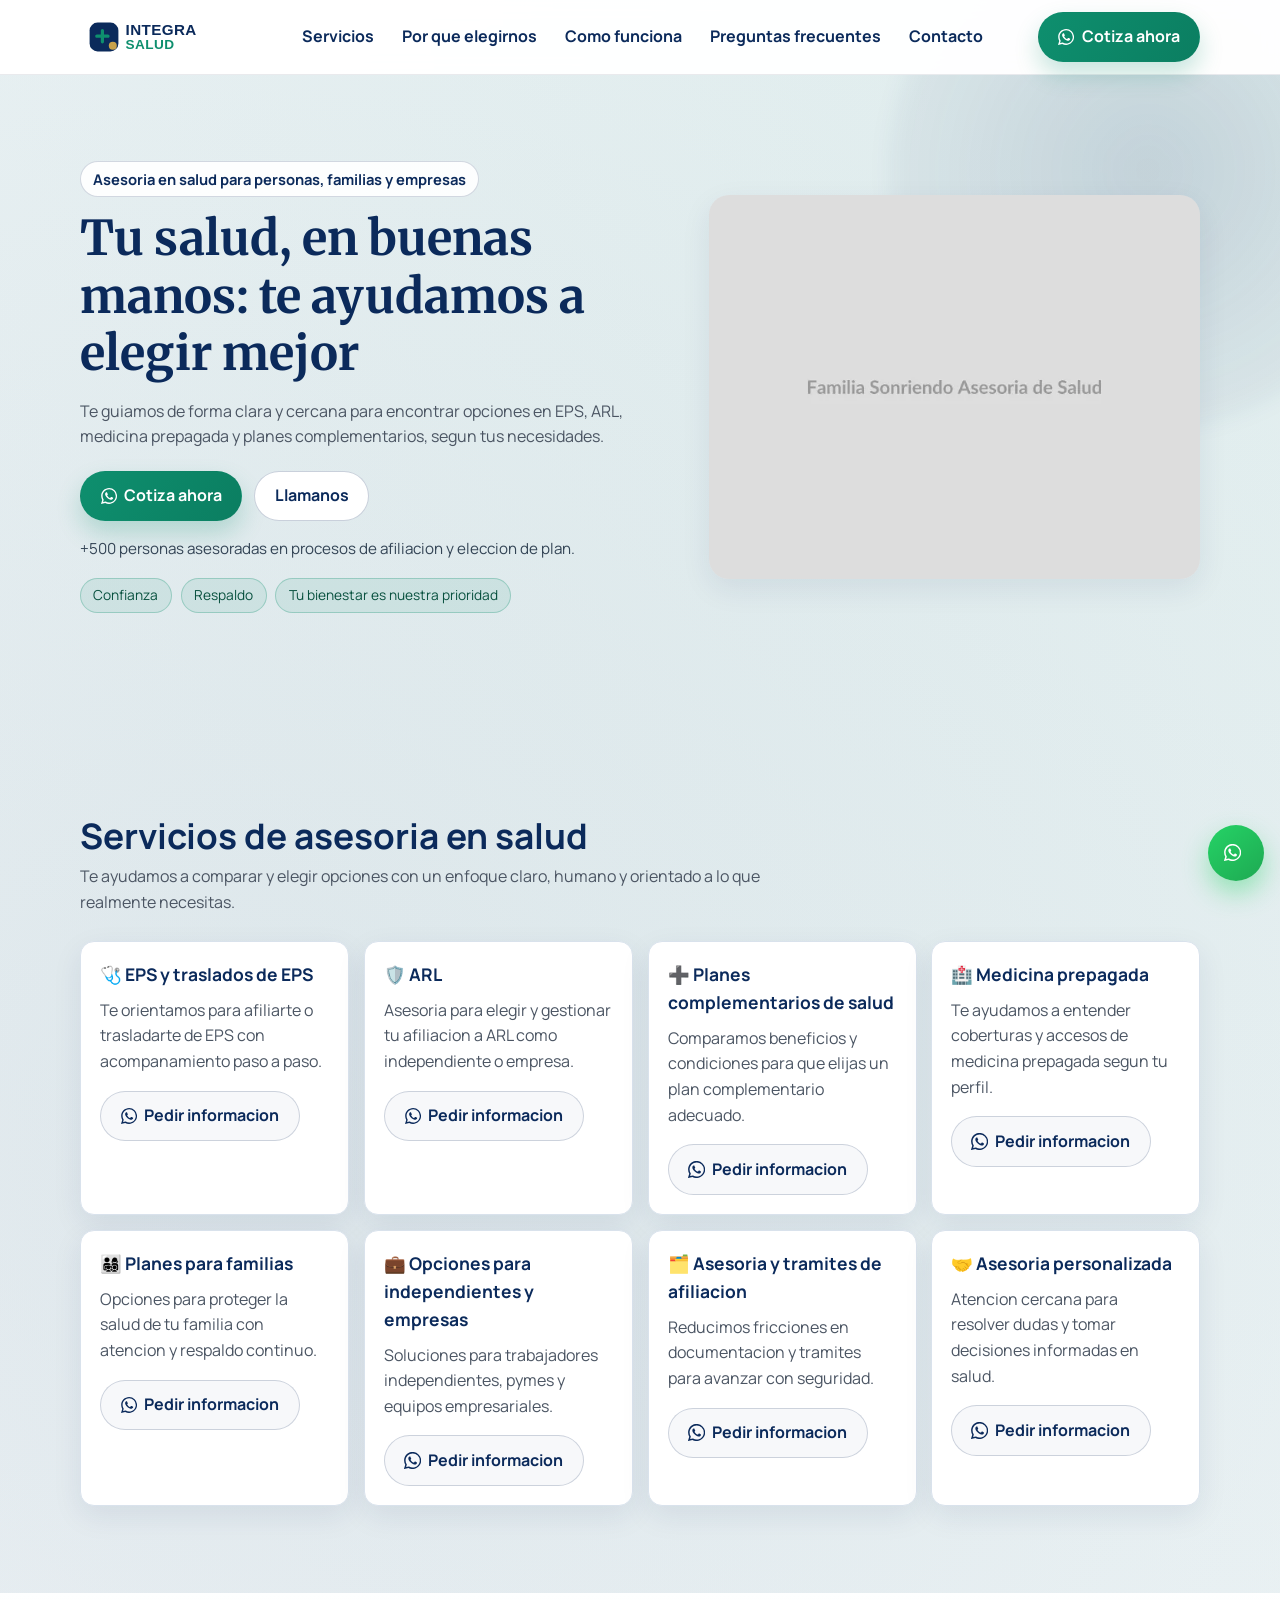
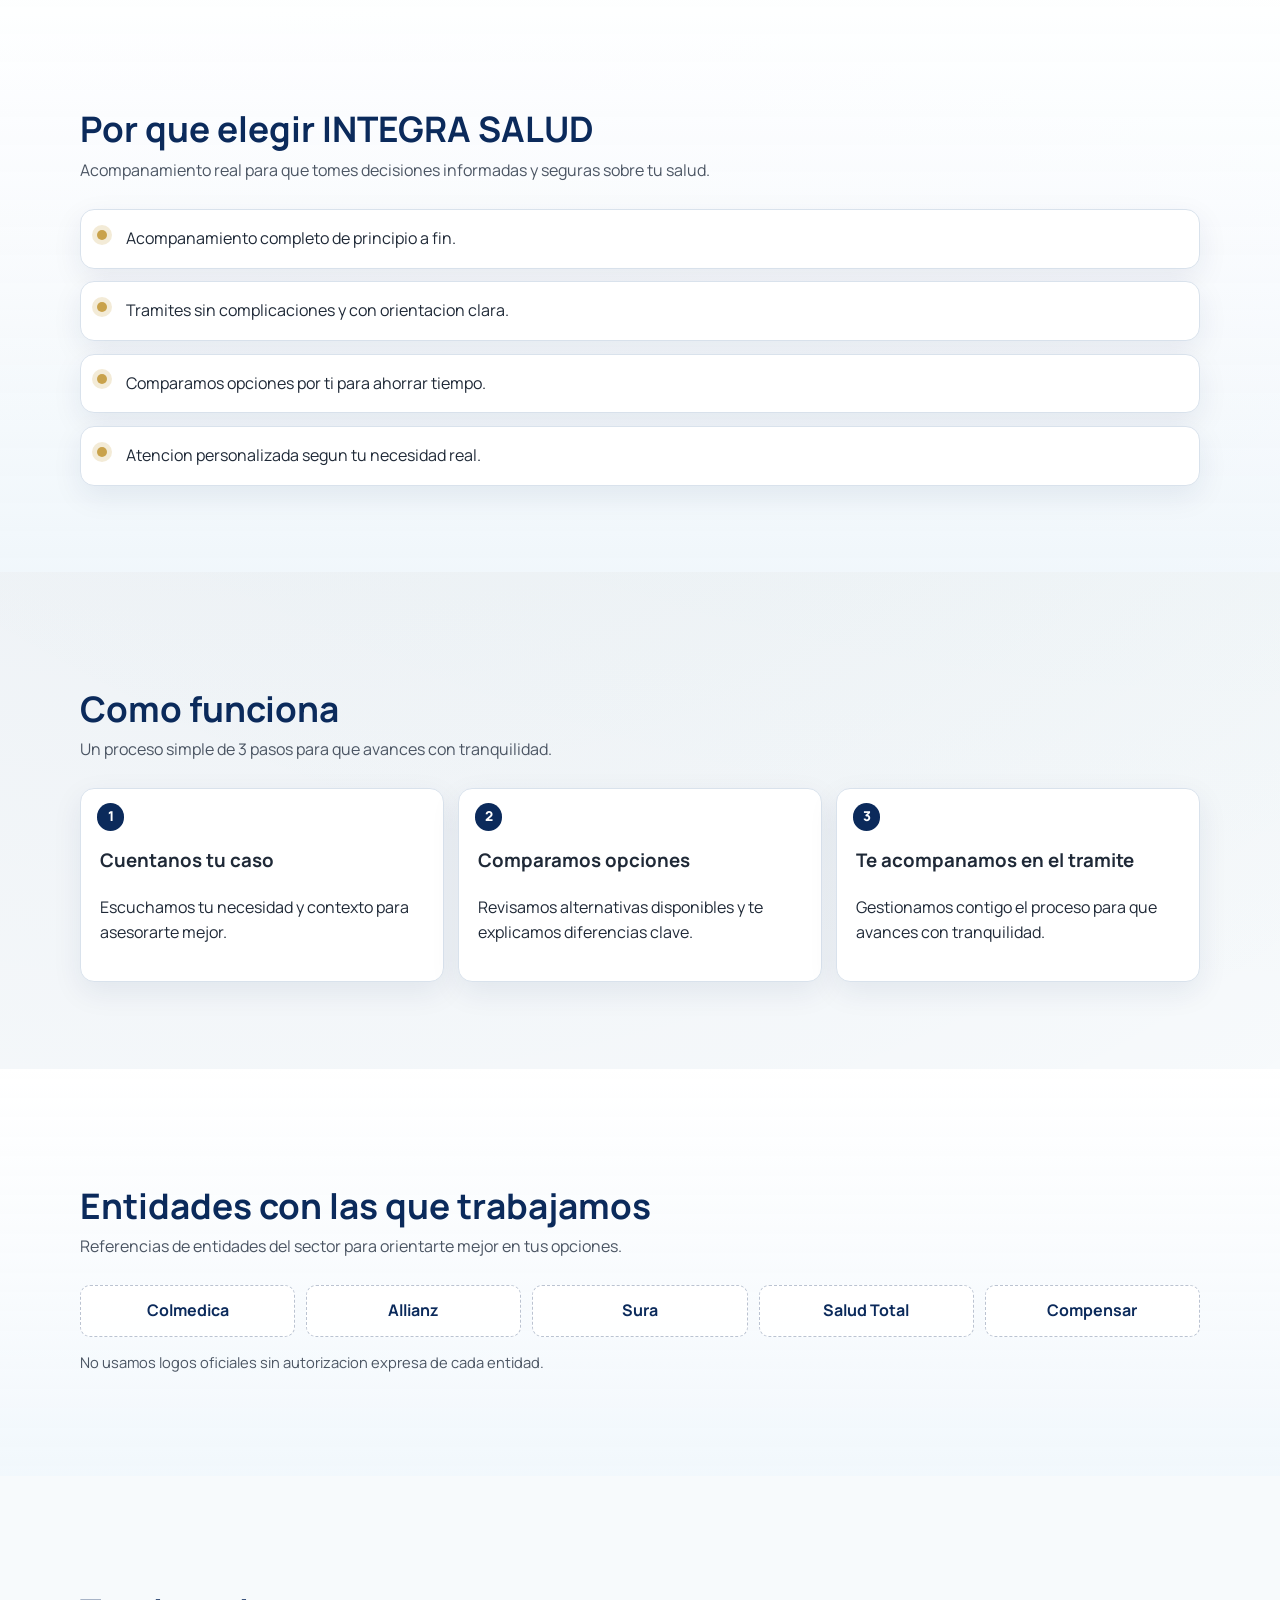
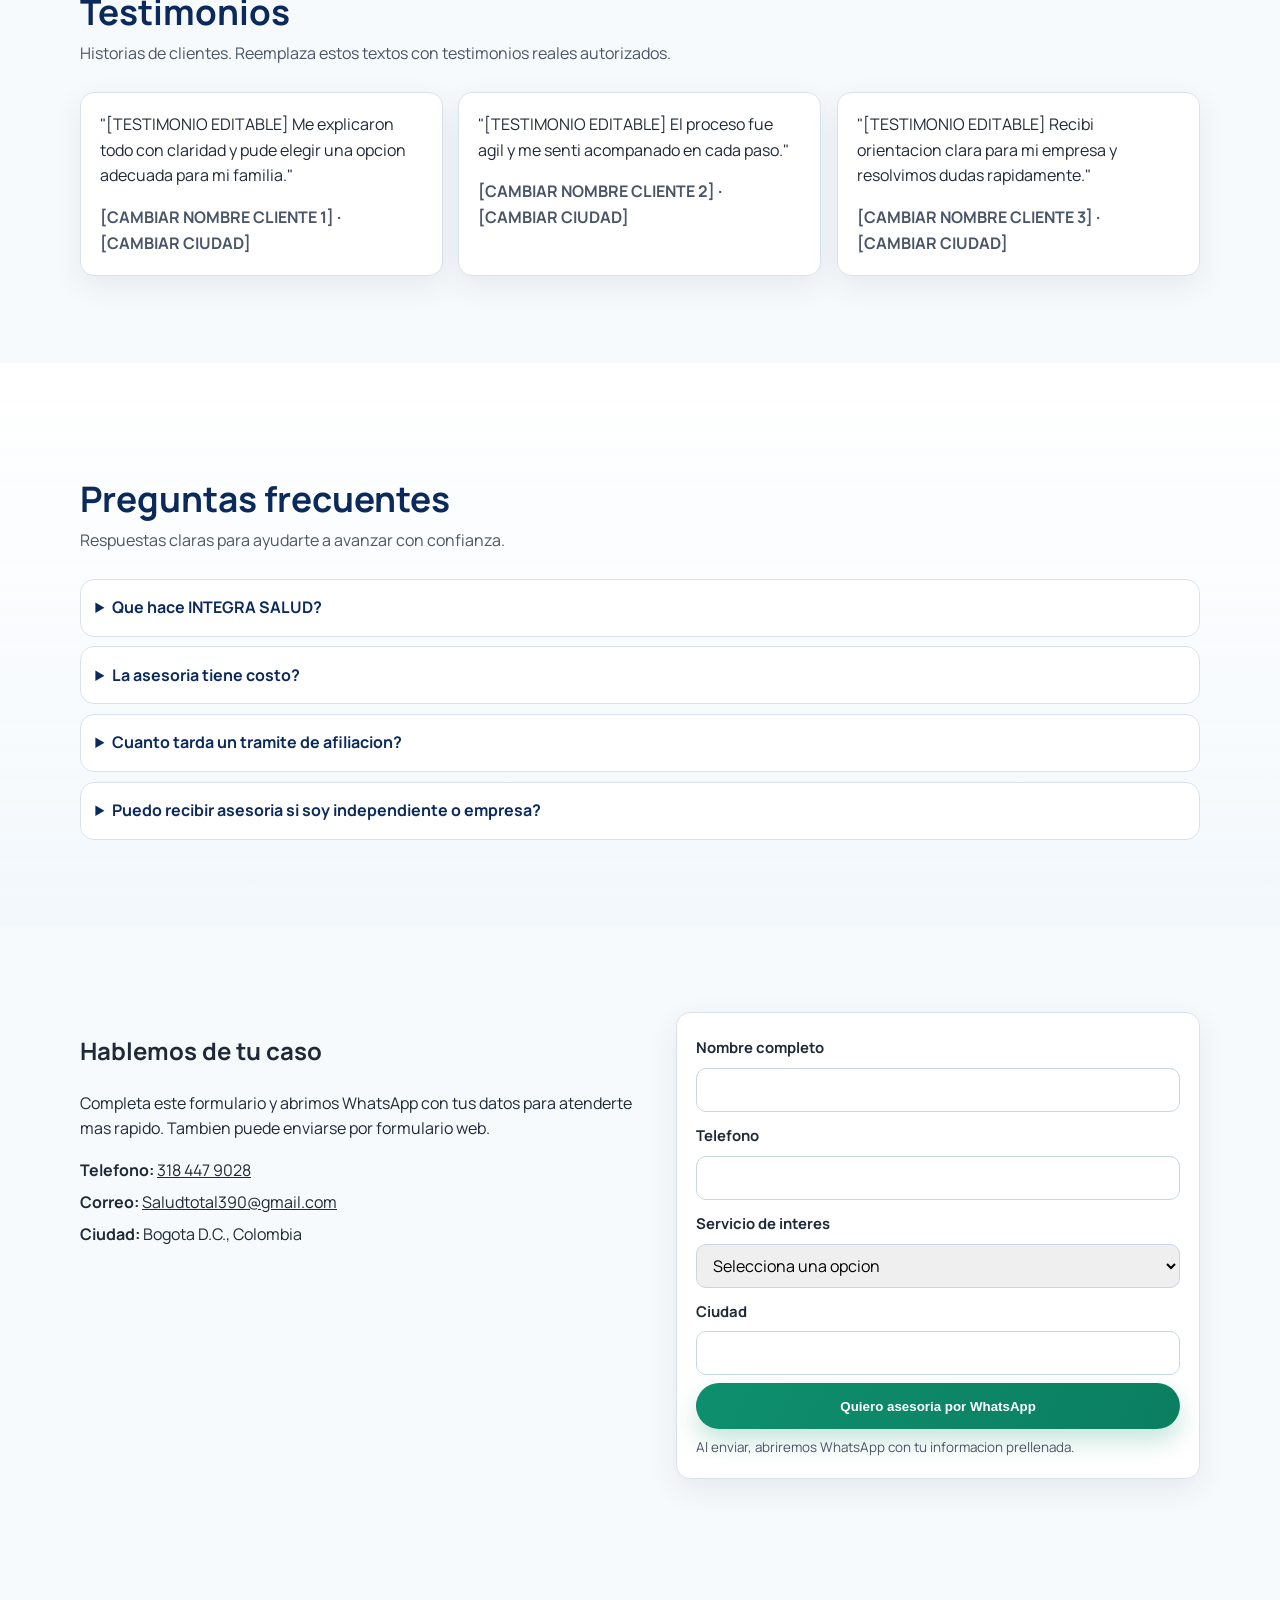
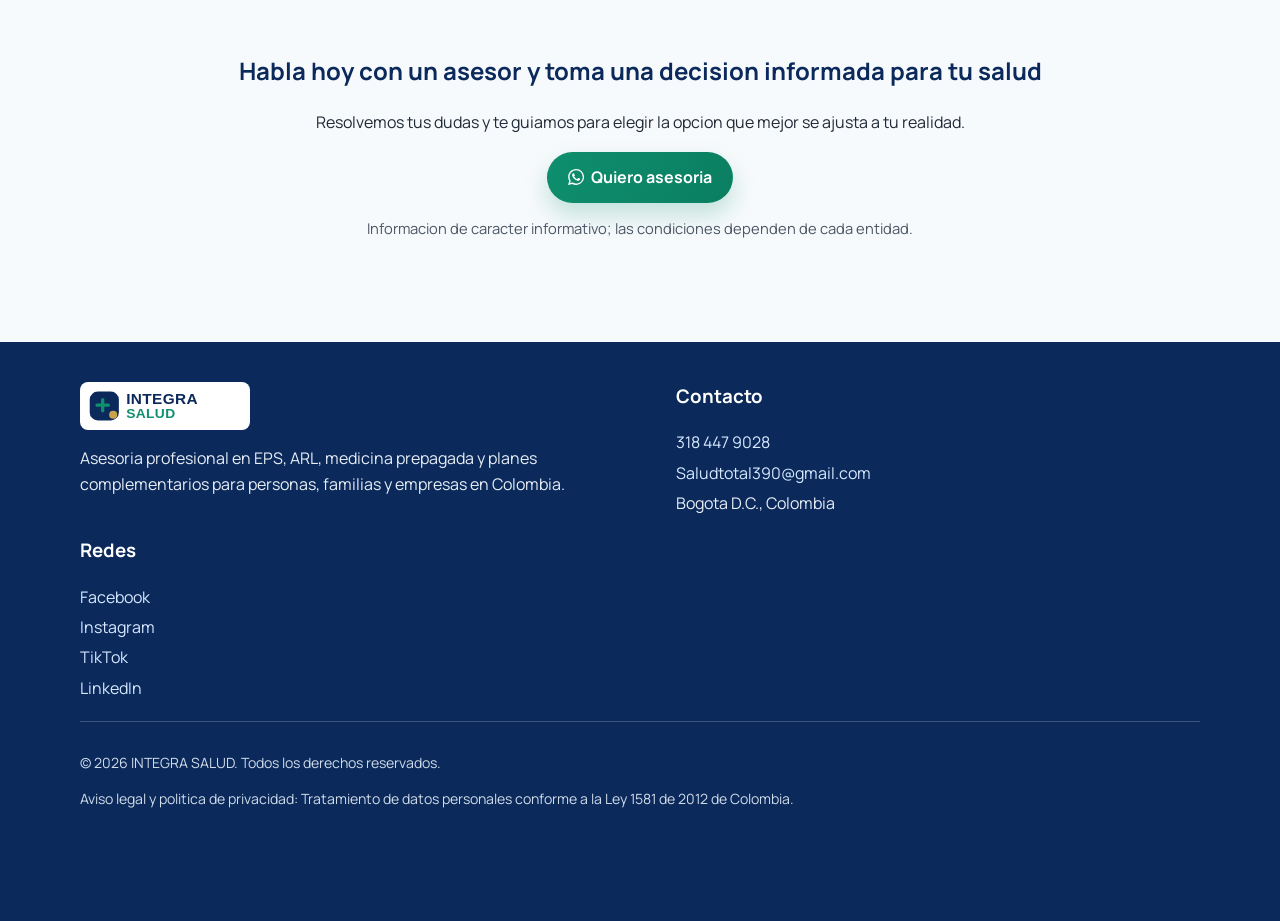
==== index.html @ 8cc05332 "chore: ajustes iniciales de la pagina" ====
<!doctype html>
<html lang="es-CO">
  <head>
    <meta charset="UTF-8" />
    <meta http-equiv="X-UA-Compatible" content="IE=edge" />
    <meta name="viewport" content="width=device-width, initial-scale=1.0" />
    <title>INTEGRA SALUD | Asesoria EPS, ARL, Medicina Prepagada y Planes Complementarios en Bogota D.C.</title>
    <meta
      name="description"
      content="Asesoria en EPS, ARL, medicina prepagada y planes complementarios en Bogota D.C., Colombia. INTEGRA SALUD te acompana con atencion personalizada para personas, familias y empresas."
    />
    <meta name="robots" content="index, follow, max-image-preview:large" />
    <link rel="canonical" href="https://www.integrasalud.co/" />
    <link rel="alternate" hreflang="es-CO" href="https://www.integrasalud.co/" />
    <meta name="theme-color" content="#0B2A5B" />

    <meta property="og:type" content="website" />
    <meta property="og:locale" content="es_CO" />
    <meta property="og:site_name" content="INTEGRA SALUD" />
    <meta property="og:title" content="INTEGRA SALUD | Soluciones integrales para tu bienestar" />
    <meta
      property="og:description"
      content="Te asesoramos en EPS, ARL, medicina prepagada y planes complementarios en Bogota D.C.."
    />
    <meta property="og:url" content="https://www.integrasalud.co/" />
    <meta property="og:image" content="/assets/og-image.jpg" />
    <meta property="og:image:width" content="1200" />
    <meta property="og:image:height" content="630" />

    <meta name="twitter:card" content="summary_large_image" />
    <meta name="twitter:title" content="INTEGRA SALUD | Tu salud, en buenas manos" />
    <meta
      name="twitter:description"
      content="Asesoria profesional en salud para personas, familias y empresas en Colombia."
    />
    <meta name="twitter:image" content="/assets/og-image.jpg" />

    <link rel="icon" href="/assets/favicon.ico" sizes="any" />
    <link rel="icon" type="image/svg+xml" href="/assets/favicon.svg" />
    <link rel="icon" type="image/png" sizes="32x32" href="/assets/favicon-32.png" />
    <link rel="icon" type="image/png" sizes="16x16" href="/assets/favicon-16.png" />
    <link rel="apple-touch-icon" sizes="180x180" href="/assets/apple-touch-icon.png" />
    <link rel="manifest" href="/site.webmanifest" />

    <link rel="preconnect" href="https://fonts.googleapis.com" />
    <link rel="preconnect" href="https://fonts.gstatic.com" crossorigin />
    <link
      rel="preload"
      as="style"
      href="https://fonts.googleapis.com/css2?family=Manrope:wght@400;500;700;800&family=Merriweather:wght@700&display=swap"
    />
    <link
      rel="stylesheet"
      href="https://fonts.googleapis.com/css2?family=Manrope:wght@400;500;700;800&family=Merriweather:wght@700&display=swap"
      media="print"
      onload="this.media='all'"
    />
    <noscript>
      <link
        rel="stylesheet"
        href="https://fonts.googleapis.com/css2?family=Manrope:wght@400;500;700;800&family=Merriweather:wght@700&display=swap"
      />
    </noscript>

    <style>
      :root {
        --brand-navy: #0b2a5b;
        --brand-emerald: #0e8f6e;
        --brand-graphite: #4a5568;
        --brand-white: #ffffff;
        --brand-gold: #c9a24b;
      }
      html {
        scroll-behavior: smooth;
      }
      body {
        margin: 0;
        font-family: "Manrope", sans-serif;
        background: #f7fafc;
        color: #1f2937;
      }
      .topbar {
        position: sticky;
        top: 0;
        z-index: 1000;
        background: rgba(255, 255, 255, 0.97);
        backdrop-filter: blur(8px);
      }
      .container {
        width: min(1120px, 92vw);
        margin: 0 auto;
      }
      .hero {
        padding-top: 6.5rem;
      }
      .btn {
        display: inline-flex;
        align-items: center;
        justify-content: center;
        border-radius: 999px;
        font-weight: 700;
        text-decoration: none;
      }
    </style>
    <link rel="stylesheet" href="/css/styles.css" />

    <script type="application/ld+json" id="schema-org">
      {
        "@context": "https://schema.org",
        "@graph": [
          {
            "@type": "Organization",
            "name": "INTEGRA SALUD",
            "url": "https://www.integrasalud.co/",
            "logo": "https://www.integrasalud.co/assets/logo.svg",
            "email": "mailto:Saludtotal390@gmail.com",
            "telephone": "+57 3184479028"
          },
          {
            "@type": "InsuranceAgency",
            "name": "INTEGRA SALUD",
            "description": "Asesoria en EPS, ARL, medicina prepagada y planes complementarios en Bogota D.C., Colombia.",
            "areaServed": "Colombia",
            "address": {
              "@type": "PostalAddress",
              "addressLocality": "Bogota D.C.",
              "addressCountry": "CO"
            },
            "telephone": "+57 3184479028",
            "email": "Saludtotal390@gmail.com"
          },
          {
            "@type": "Service",
            "name": "Asesoria en seguros de salud",
            "provider": {
              "@type": "Organization",
              "name": "INTEGRA SALUD"
            },
            "areaServed": "Colombia",
            "serviceType": [
              "EPS y traslados de EPS",
              "ARL",
              "Planes complementarios de salud",
              "Medicina prepagada",
              "Planes para familias",
              "Opciones para independientes y empresas",
              "Asesoria y tramites de afiliacion",
              "Asesoria personalizada"
            ]
          },
          {
            "@type": "BreadcrumbList",
            "itemListElement": [
              {
                "@type": "ListItem",
                "position": 1,
                "name": "Inicio",
                "item": "https://www.integrasalud.co/"
              }
            ]
          }
        ]
      }
    </script>

    <script type="application/ld+json" id="schema-faq">
      {
        "@context": "https://schema.org",
        "@type": "FAQPage",
        "mainEntity": [
          {
            "@type": "Question",
            "name": "Que hace INTEGRA SALUD?",
            "acceptedAnswer": {
              "@type": "Answer",
              "text": "Brindamos asesoria para elegir y gestionar opciones de salud como EPS, ARL, medicina prepagada y planes complementarios, segun tu perfil."
            }
          },
          {
            "@type": "Question",
            "name": "La asesoria tiene costo?",
            "acceptedAnswer": {
              "@type": "Answer",
              "text": "Dependiendo del caso y la entidad, la asesoria puede variar. Escribenos y te explicamos con transparencia."
            }
          },
          {
            "@type": "Question",
            "name": "Cuanto tarda un tramite de afiliacion?",
            "acceptedAnswer": {
              "@type": "Answer",
              "text": "El tiempo depende de la entidad y de la documentacion. Te acompanamos para que avances de forma ordenada y sin reprocesos."
            }
          },
          {
            "@type": "Question",
            "name": "Puedo recibir asesoria si soy independiente o empresa?",
            "acceptedAnswer": {
              "@type": "Answer",
              "text": "Si. Tenemos opciones para personas independientes, familias y empresas en Colombia."
            }
          }
        ]
      }
    </script>

    <script defer src="/config/site.config.js"></script>
    <script defer src="/js/main.js"></script>
  </head>
  <body>
    <a class="skip-link" href="#contenido">Saltar al contenido principal</a>

    <header class="topbar" id="inicio">
      <div class="container topbar-inner">
        <a class="brand" href="#inicio" aria-label="Ir al inicio">
          <img src="/assets/logo.svg" alt="Logo de INTEGRA SALUD" width="180" height="52" />
        </a>

        <button
          class="menu-toggle"
          id="menuToggle"
          aria-expanded="false"
          aria-controls="menuPrincipal"
          aria-label="Abrir menu"
        >
          <span></span><span></span><span></span>
        </button>

        <nav class="main-nav" id="menuPrincipal" aria-label="Navegacion principal">
          <a href="#servicios">Servicios</a>
          <a href="#porque">Por que elegirnos</a>
          <a href="#como-funciona">Como funciona</a>
          <a href="#faq">Preguntas frecuentes</a>
          <a href="#contacto">Contacto</a>
        </nav>

        <a
          class="btn btn-primary top-cta"
          href="https://wa.me/573184479028?text=Hola%2C%20quiero%20asesoria%20sobre%20seguros%20de%20salud%20con%20INTEGRA%20SALUD."
          target="_blank"
          rel="noopener noreferrer"
          data-track="whatsapp_topbar"
          aria-label="Cotiza ahora"
        >
          Cotiza ahora
        </a>
      </div>
    </header>

    <main id="contenido">
      <section class="hero section" aria-labelledby="hero-title">
        <div class="container hero-grid">
          <div class="hero-copy reveal">
            <p class="hero-badge" data-bind="hero.badge">Asesoria en salud para personas, familias y empresas</p>
            <h1 id="hero-title" data-bind="hero.title">Tu salud, en buenas manos: te ayudamos a elegir mejor</h1>
            <p class="hero-subtitle" data-bind="hero.subtitle">
              Te guiamos de forma clara y cercana para encontrar opciones en EPS, ARL, medicina prepagada y planes complementarios, segun tus necesidades.
            </p>
            <div class="hero-actions">
              <a
                class="btn btn-primary"
                href="https://wa.me/573184479028?text=Hola%2C%20quiero%20asesoria%20sobre%20seguros%20de%20salud%20con%20INTEGRA%20SALUD."
                target="_blank"
                rel="noopener noreferrer"
                data-track="whatsapp_hero"
              >
                Cotiza ahora
              </a>
              <a class="btn btn-secondary" href="tel:+573184479028" data-track="call_hero">Llamanos</a>
            </div>
            <p class="social-proof" data-bind="hero.socialProof">
              +500 personas asesoradas en procesos de afiliacion y eleccion de plan.
            </p>
            <ul class="trust-list" data-render="trustBadges">
              <li>Confianza</li>
              <li>Respaldo</li>
              <li>Tu bienestar es nuestra prioridad</li>
            </ul>
          </div>

          <div class="hero-media reveal">
            <img
              src="/assets/hero-family.webp"
              alt="Familia sonriendo mientras recibe asesoria de salud"
              width="640"
              height="500"
              loading="eager"
              fetchpriority="high"
              decoding="async"
            />
          </div>
        </div>
      </section>

      <section class="section" id="servicios" aria-labelledby="servicios-title">
        <div class="container">
          <header class="section-head reveal">
            <h2 id="servicios-title">Servicios de asesoria en salud</h2>
            <p>
              Te ayudamos a comparar y elegir opciones con un enfoque claro, humano y orientado a lo que realmente necesitas.
            </p>
          </header>

          <div class="services-grid" data-render="services">
            <article class="card service-card reveal">
              <h3><span aria-hidden="true">🩺</span> EPS y traslados de EPS</h3>
              <p>Te orientamos para afiliarte o trasladarte de EPS con acompanamiento paso a paso.</p>
              <a
                class="btn btn-tertiary"
                href="https://wa.me/573184479028?text=Hola%2C%20quiero%20informacion%20sobre%20EPS%20y%20traslados%20de%20EPS."
                target="_blank"
                rel="noopener noreferrer"
                data-track="whatsapp_service_eps"
              >
                Pedir informacion
              </a>
            </article>

            <article class="card service-card reveal">
              <h3><span aria-hidden="true">🛡️</span> ARL</h3>
              <p>Asesoria para elegir y gestionar tu afiliacion a ARL como independiente o empresa.</p>
              <a
                class="btn btn-tertiary"
                href="https://wa.me/573184479028?text=Hola%2C%20quiero%20informacion%20sobre%20ARL."
                target="_blank"
                rel="noopener noreferrer"
                data-track="whatsapp_service_arl"
              >
                Pedir informacion
              </a>
            </article>

            <article class="card service-card reveal">
              <h3><span aria-hidden="true">➕</span> Planes complementarios de salud</h3>
              <p>Comparamos beneficios y condiciones para que elijas un plan complementario adecuado.</p>
              <a
                class="btn btn-tertiary"
                href="https://wa.me/573184479028?text=Hola%2C%20quiero%20informacion%20sobre%20planes%20complementarios%20de%20salud."
                target="_blank"
                rel="noopener noreferrer"
                data-track="whatsapp_service_complementarios"
              >
                Pedir informacion
              </a>
            </article>

            <article class="card service-card reveal">
              <h3><span aria-hidden="true">🏥</span> Medicina prepagada</h3>
              <p>Te ayudamos a entender coberturas y accesos de medicina prepagada segun tu perfil.</p>
              <a
                class="btn btn-tertiary"
                href="https://wa.me/573184479028?text=Hola%2C%20quiero%20informacion%20sobre%20medicina%20prepagada."
                target="_blank"
                rel="noopener noreferrer"
                data-track="whatsapp_service_medicina_prepagada"
              >
                Pedir informacion
              </a>
            </article>

            <article class="card service-card reveal">
              <h3><span aria-hidden="true">👨‍👩‍👧‍👦</span> Planes para familias</h3>
              <p>Opciones para proteger la salud de tu familia con atencion y respaldo continuo.</p>
              <a
                class="btn btn-tertiary"
                href="https://wa.me/573184479028?text=Hola%2C%20quiero%20informacion%20sobre%20planes%20para%20familias."
                target="_blank"
                rel="noopener noreferrer"
                data-track="whatsapp_service_familias"
              >
                Pedir informacion
              </a>
            </article>

            <article class="card service-card reveal">
              <h3><span aria-hidden="true">💼</span> Opciones para independientes y empresas</h3>
              <p>Soluciones para trabajadores independientes, pymes y equipos empresariales.</p>
              <a
                class="btn btn-tertiary"
                href="https://wa.me/573184479028?text=Hola%2C%20quiero%20informacion%20sobre%20opciones%20para%20independientes%20y%20empresas."
                target="_blank"
                rel="noopener noreferrer"
                data-track="whatsapp_service_empresas"
              >
                Pedir informacion
              </a>
            </article>

            <article class="card service-card reveal">
              <h3><span aria-hidden="true">🗂️</span> Asesoria y tramites de afiliacion</h3>
              <p>Reducimos fricciones en documentacion y tramites para avanzar con seguridad.</p>
              <a
                class="btn btn-tertiary"
                href="https://wa.me/573184479028?text=Hola%2C%20quiero%20informacion%20sobre%20asesoria%20y%20tramites%20de%20afiliacion."
                target="_blank"
                rel="noopener noreferrer"
                data-track="whatsapp_service_tramites"
              >
                Pedir informacion
              </a>
            </article>

            <article class="card service-card reveal">
              <h3><span aria-hidden="true">🤝</span> Asesoria personalizada</h3>
              <p>Atencion cercana para resolver dudas y tomar decisiones informadas en salud.</p>
              <a
                class="btn btn-tertiary"
                href="https://wa.me/573184479028?text=Hola%2C%20quiero%20informacion%20sobre%20asesoria%20personalizada."
                target="_blank"
                rel="noopener noreferrer"
                data-track="whatsapp_service_personalizada"
              >
                Pedir informacion
              </a>
            </article>
          </div>
        </div>
      </section>

      <section class="section section-alt" id="porque" aria-labelledby="porque-title">
        <div class="container">
          <div class="section-head reveal">
            <h2 id="porque-title">Por que elegir INTEGRA SALUD</h2>
            <p>Acompanamiento real para que tomes decisiones informadas y seguras sobre tu salud.</p>
          </div>
          <ul class="benefits-list" data-render="whyChooseUs">
            <li class="reveal">Acompanamiento completo de principio a fin.</li>
            <li class="reveal">Tramites sin complicaciones y con orientacion clara.</li>
            <li class="reveal">Comparamos opciones por ti para ahorrar tiempo.</li>
            <li class="reveal">Atencion personalizada segun tu necesidad real.</li>
          </ul>
        </div>
      </section>

      <section class="section" id="como-funciona" aria-labelledby="como-title">
        <div class="container">
          <div class="section-head reveal">
            <h2 id="como-title">Como funciona</h2>
            <p>Un proceso simple de 3 pasos para que avances con tranquilidad.</p>
          </div>
          <div class="steps-grid" data-render="steps">
            <article class="card step reveal">
              <span class="step-index">1</span>
              <h3>Cuentanos tu caso</h3>
              <p>Escuchamos tu necesidad y contexto para asesorarte mejor.</p>
            </article>
            <article class="card step reveal">
              <span class="step-index">2</span>
              <h3>Comparamos opciones</h3>
              <p>Revisamos alternativas disponibles y te explicamos diferencias clave.</p>
            </article>
            <article class="card step reveal">
              <span class="step-index">3</span>
              <h3>Te acompanamos en el tramite</h3>
              <p>Gestionamos contigo el proceso para que avances con tranquilidad.</p>
            </article>
          </div>
        </div>
      </section>

      <section class="section section-alt" id="entidades" aria-labelledby="entidades-title">
        <div class="container">
          <div class="section-head reveal">
            <h2 id="entidades-title">Entidades con las que trabajamos</h2>
            <p>Referencias de entidades del sector para orientarte mejor en tus opciones.</p>
          </div>
          <ul class="entities" data-render="alliedEntities">
            <li class="reveal">Colmedica</li>
            <li class="reveal">Allianz</li>
            <li class="reveal">Sura</li>
            <li class="reveal">Salud Total</li>
            <li class="reveal">Compensar</li>
          </ul>
          <p class="small-note reveal">No usamos logos oficiales sin autorizacion expresa de cada entidad.</p>
        </div>
      </section>

      <section class="section" id="testimonios" aria-labelledby="testimonios-title">
        <div class="container">
          <div class="section-head reveal">
            <h2 id="testimonios-title">Testimonios</h2>
            <p>Historias de clientes. Reemplaza estos textos con testimonios reales autorizados.</p>
          </div>
          <div class="testimonials-grid" data-render="testimonials">
            <blockquote class="card testimonial reveal">
              <p>
                "[TESTIMONIO EDITABLE] Me explicaron todo con claridad y pude elegir una opcion adecuada para mi familia."
              </p>
              <cite>[CAMBIAR NOMBRE CLIENTE 1] · [CAMBIAR CIUDAD]</cite>
            </blockquote>
            <blockquote class="card testimonial reveal">
              <p>"[TESTIMONIO EDITABLE] El proceso fue agil y me senti acompanado en cada paso."</p>
              <cite>[CAMBIAR NOMBRE CLIENTE 2] · [CAMBIAR CIUDAD]</cite>
            </blockquote>
            <blockquote class="card testimonial reveal">
              <p>
                "[TESTIMONIO EDITABLE] Recibi orientacion clara para mi empresa y resolvimos dudas rapidamente."
              </p>
              <cite>[CAMBIAR NOMBRE CLIENTE 3] · [CAMBIAR CIUDAD]</cite>
            </blockquote>
          </div>
        </div>
      </section>

      <section class="section section-alt" id="faq" aria-labelledby="faq-title">
        <div class="container">
          <div class="section-head reveal">
            <h2 id="faq-title">Preguntas frecuentes</h2>
            <p>Respuestas claras para ayudarte a avanzar con confianza.</p>
          </div>

          <div class="faq-list" data-render="faqs">
            <details class="faq-item reveal">
              <summary>Que hace INTEGRA SALUD?</summary>
              <p>
                Brindamos asesoria para elegir y gestionar opciones de salud como EPS, ARL, medicina prepagada y planes complementarios, segun tu perfil.
              </p>
            </details>
            <details class="faq-item reveal">
              <summary>La asesoria tiene costo?</summary>
              <p>
                Dependiendo del caso y la entidad, la asesoria puede variar. Escribenos y te explicamos con transparencia.
              </p>
            </details>
            <details class="faq-item reveal">
              <summary>Cuanto tarda un tramite de afiliacion?</summary>
              <p>
                El tiempo depende de la entidad y de la documentacion. Te acompanamos para que avances de forma ordenada y sin reprocesos.
              </p>
            </details>
            <details class="faq-item reveal">
              <summary>Puedo recibir asesoria si soy independiente o empresa?</summary>
              <p>
                Si. Tenemos opciones para personas independientes, familias y empresas en Colombia.
              </p>
            </details>
          </div>
        </div>
      </section>

      <section class="section" id="contacto" aria-labelledby="contacto-title">
        <div class="container contact-grid">
          <div class="reveal">
            <h2 id="contacto-title">Hablemos de tu caso</h2>
            <p>
              Completa este formulario y abrimos WhatsApp con tus datos para atenderte mas rapido. Tambien puede enviarse por formulario web.
            </p>
            <ul class="contact-list">
              <li><strong>Telefono:</strong> <a href="tel:+573184479028" data-track="call_contact">318 447 9028</a></li>
              <li>
                <strong>Correo:</strong>
                <a href="mailto:Saludtotal390@gmail.com">Saludtotal390@gmail.com</a>
              </li>
              <li><strong>Ciudad:</strong> <span data-bind="brand.city">Bogota D.C.</span>, Colombia</li>
            </ul>
          </div>

          <form
            class="card contact-form reveal"
            id="leadForm"
            name="contacto-integra-salud"
            method="POST"
            data-netlify="true"
            netlify-honeypot="bot-field"
            action="/"
          >
            <input type="hidden" name="form-name" value="contacto-integra-salud" />
            <p class="hidden-field">
              <label>Si eres humano deja este campo vacio: <input name="bot-field" /></label>
            </p>

            <label for="nombre">Nombre completo</label>
            <input id="nombre" name="nombre" type="text" required autocomplete="name" />

            <label for="telefono">Telefono</label>
            <input id="telefono" name="telefono" type="tel" required autocomplete="tel" />

            <label for="servicio">Servicio de interes</label>
            <select id="servicio" name="servicio" required>
              <option value="">Selecciona una opcion</option>
              <option>EPS y traslados de EPS</option>
              <option>ARL</option>
              <option>Planes complementarios de salud</option>
              <option>Medicina prepagada</option>
              <option>Planes para familias</option>
              <option>Opciones para independientes y empresas</option>
              <option>Asesoria y tramites de afiliacion</option>
              <option>Asesoria personalizada</option>
            </select>

            <label for="ciudad">Ciudad</label>
            <input id="ciudad" name="ciudad" type="text" required autocomplete="address-level2" />

            <button class="btn btn-primary" type="submit" data-track="form_submit">Quiero asesoria por WhatsApp</button>
            <p class="form-note">Al enviar, abriremos WhatsApp con tu informacion prellenada.</p>
          </form>
        </div>
      </section>

      <section class="section final-cta" aria-labelledby="cta-final-title">
        <div class="container reveal">
          <h2 id="cta-final-title" data-bind="cta.title">
            Habla hoy con un asesor y toma una decision informada para tu salud
          </h2>
          <p data-bind="cta.description">
            Resolvemos tus dudas y te guiamos para elegir la opcion que mejor se ajusta a tu realidad.
          </p>
          <a
            class="btn btn-primary"
            href="https://wa.me/573184479028?text=Hola%2C%20quiero%20asesoria%20sobre%20seguros%20de%20salud%20con%20INTEGRA%20SALUD."
            target="_blank"
            rel="noopener noreferrer"
            data-track="whatsapp_final_cta"
          >
            Quiero asesoria
          </a>
          <p class="small-note" data-bind="legal.infoDisclaimer">
            Informacion de caracter informativo; las condiciones dependen de cada entidad.
          </p>
        </div>
      </section>
    </main>

    <footer class="footer">
      <div class="container footer-grid">
        <div>
          <img src="/assets/logo.svg" alt="INTEGRA SALUD" width="170" height="50" loading="lazy" />
          <p data-bind="brand.description">
            Asesoria profesional en EPS, ARL, medicina prepagada y planes complementarios para personas, familias y empresas en Colombia.
          </p>
        </div>

        <div>
          <h3>Contacto</h3>
          <ul>
            <li><a href="tel:+573184479028" data-track="call_footer">318 447 9028</a></li>
            <li><a href="mailto:Saludtotal390@gmail.com">Saludtotal390@gmail.com</a></li>
            <li><span data-bind="brand.city">Bogota D.C.</span>, Colombia</li>
          </ul>
        </div>

        <div>
          <h3>Redes</h3>
          <ul>
            <li><a href="https://www.facebook.com/" target="_blank" rel="noopener noreferrer" data-social="facebook">Facebook</a></li>
            <li><a href="https://www.instagram.com/" target="_blank" rel="noopener noreferrer" data-social="instagram">Instagram</a></li>
            <li><a href="https://www.tiktok.com/" target="_blank" rel="noopener noreferrer" data-social="tiktok">TikTok</a></li>
            <li><a href="https://www.linkedin.com/" target="_blank" rel="noopener noreferrer" data-social="linkedin">LinkedIn</a></li>
          </ul>
        </div>
      </div>

      <div class="container legal-row">
        <p>© <span id="year"></span> INTEGRA SALUD. Todos los derechos reservados.</p>
        <p>
          Aviso legal y politica de privacidad: Tratamiento de datos personales conforme a la Ley 1581 de 2012 de Colombia.
        </p>
      </div>
    </footer>

    <a
      class="whatsapp-float wa-icon-only"
      href="https://wa.me/573184479028?text=Hola%2C%20quiero%20asesoria%20sobre%20seguros%20de%20salud%20con%20INTEGRA%20SALUD."
      target="_blank"
      rel="noopener noreferrer"
      aria-label="Escribenos"
      data-track="whatsapp_floating"
    >
      Contacto
    </a>

    <div class="mobile-cta-bar" aria-label="Acciones rapidas">
      <a
        class="wa-icon-only"
        href="https://wa.me/573184479028?text=Hola%2C%20quiero%20asesoria%20sobre%20seguros%20de%20salud%20con%20INTEGRA%20SALUD."
        target="_blank"
        rel="noopener noreferrer"
        aria-label="Escribenos"
        data-track="whatsapp_mobile_bar"
      >
        Contacto
      </a>
      <a href="tel:+573184479028" data-track="call_mobile_bar">Llamar</a>
    </div>
  </body>
</html>
---- css/styles.css ----
:root {
  --brand-navy: #0b2a5b;
  --brand-emerald: #0e8f6e;
  --brand-graphite: #4a5568;
  --brand-white: #ffffff;
  --brand-gold: #c9a24b;

  --text-main: #1f2937;
  --text-muted: #4b5563;
  --surface: #ffffff;
  --surface-alt: #f2f7fb;
  --line: #d9e2ec;
  --shadow-soft: 0 10px 30px rgba(11, 42, 91, 0.08);
  --radius-md: 14px;
  --radius-lg: 20px;
  --transition-fast: 200ms ease;
}

* {
  box-sizing: border-box;
}

html,
body {
  overflow-x: clip;
}

body {
  line-height: 1.6;
  color: var(--text-main);
  background:
    radial-gradient(circle at top right, rgba(14, 143, 110, 0.08), transparent 45%),
    radial-gradient(circle at 20% 20%, rgba(11, 42, 91, 0.08), transparent 40%),
    #f7fafc;
}

body::before {
  content: "";
  position: fixed;
  inset: -10vh -10vw auto auto;
  width: 48vw;
  height: 48vw;
  max-width: 520px;
  max-height: 520px;
  border-radius: 50%;
  pointer-events: none;
  background: radial-gradient(circle, rgba(11, 42, 91, 0.14), rgba(11, 42, 91, 0));
  filter: blur(10px);
  z-index: -1;
  animation: orbDrift 16s ease-in-out infinite;
}

a {
  color: inherit;
}

a:focus-visible,
button:focus-visible,
summary:focus-visible,
input:focus-visible,
select:focus-visible {
  outline: 3px solid var(--brand-gold);
  outline-offset: 2px;
}

img {
  max-width: 100%;
  height: auto;
  display: block;
}

.skip-link {
  position: absolute;
  left: -9999px;
  top: auto;
}

.skip-link:focus {
  left: 1rem;
  top: 1rem;
  z-index: 3000;
  background: var(--brand-navy);
  color: #fff;
  padding: 0.6rem 0.85rem;
  border-radius: 0.5rem;
}

.topbar {
  border-bottom: 1px solid rgba(74, 85, 104, 0.12);
}

.topbar-inner {
  display: flex;
  align-items: center;
  justify-content: space-between;
  min-height: 74px;
  gap: 0.8rem;
}

.brand img {
  width: 168px;
  height: auto;
}

.main-nav {
  position: fixed;
  top: 74px;
  right: 1rem;
  left: 1rem;
  background: #ffffff;
  border-radius: var(--radius-md);
  border: 1px solid var(--line);
  box-shadow: var(--shadow-soft);
  display: grid;
  gap: 0.25rem;
  padding: 0.5rem;
  opacity: 0;
  pointer-events: none;
  transform: translateY(-6px);
  transition: opacity var(--transition-fast), transform var(--transition-fast);
}

.main-nav a {
  text-decoration: none;
  color: var(--brand-navy);
  font-weight: 700;
  padding: 0.65rem 0.75rem;
  border-radius: 10px;
}

.main-nav a:hover,
.main-nav a:focus-visible {
  background: rgba(11, 42, 91, 0.08);
}

.main-nav.is-open {
  opacity: 1;
  pointer-events: auto;
  transform: translateY(0);
}

.menu-toggle {
  width: 42px;
  height: 42px;
  border: 1px solid var(--line);
  border-radius: 50%;
  background: #fff;
  display: grid;
  place-items: center;
  gap: 4px;
  cursor: pointer;
}

.menu-toggle span {
  width: 17px;
  height: 2px;
  background: var(--brand-navy);
  border-radius: 10px;
}

.btn {
  min-height: 46px;
  padding: 0.72rem 1.2rem;
  border: 1px solid transparent;
  transition: transform var(--transition-fast), box-shadow var(--transition-fast), background-color var(--transition-fast), filter var(--transition-fast);
}

.btn:hover {
  transform: translateY(-1px);
}

.btn-primary {
  color: #fff;
  background: linear-gradient(120deg, var(--brand-emerald), #0b7e61);
  box-shadow: 0 12px 24px rgba(14, 143, 110, 0.23);
}

a[href*="wa.me"] {
  display: inline-flex;
  align-items: center;
  gap: 0.45rem;
}

a[href*="wa.me"]::before {
  content: "";
  width: 1.05rem;
  height: 1.05rem;
  flex: 0 0 1.05rem;
  background-color: currentColor;
  -webkit-mask: url("/assets/whatsapp-icon.svg") no-repeat center / contain;
  mask: url("/assets/whatsapp-icon.svg") no-repeat center / contain;
}

.wa-icon-only {
  width: 52px;
  min-width: 52px;
  min-height: 52px;
  padding: 0;
  border-radius: 999px;
  justify-content: center;
  font-size: 0;
  line-height: 0;
  overflow: hidden;
}

.wa-icon-only::before {
  width: 1.35rem;
  height: 1.35rem;
  flex-basis: 1.35rem;
}

.btn-primary:hover {
  box-shadow: 0 15px 28px rgba(14, 143, 110, 0.3);
}

.btn-secondary {
  color: var(--brand-navy);
  border-color: rgba(11, 42, 91, 0.22);
  background: #fff;
}

.btn-tertiary {
  color: var(--brand-navy);
  border-color: rgba(11, 42, 91, 0.18);
  background: rgba(11, 42, 91, 0.03);
  width: fit-content;
}

.top-cta {
  display: none;
  white-space: nowrap;
}

.section {
  padding: 4.4rem 0;
}

.section-alt {
  background: linear-gradient(180deg, rgba(255, 255, 255, 0.96), rgba(241, 247, 252, 0.88));
}

.hero-grid {
  display: grid;
  gap: 1.8rem;
}

.hero-copy h1 {
  margin: 0.8rem 0 0;
  font-family: "Merriweather", serif;
  font-weight: 700;
  line-height: 1.2;
  font-size: clamp(1.8rem, 4.8vw, 3rem);
  color: var(--brand-navy);
}

.hero-badge {
  margin: 0;
  display: inline-flex;
  gap: 0.4rem;
  padding: 0.32rem 0.75rem;
  border-radius: 999px;
  border: 1px solid rgba(11, 42, 91, 0.18);
  color: var(--brand-navy);
  background: rgba(255, 255, 255, 0.9);
  font-size: 0.92rem;
  font-weight: 700;
}

.hero-subtitle {
  color: var(--text-muted);
  margin-top: 1rem;
  max-width: 58ch;
}

.hero-actions {
  display: flex;
  flex-wrap: wrap;
  gap: 0.75rem;
  margin-top: 1.3rem;
}

.social-proof {
  margin: 1rem 0 0;
  font-size: 0.95rem;
  color: #345;
}

.trust-list {
  list-style: none;
  margin: 1rem 0 0;
  padding: 0;
  display: flex;
  flex-wrap: wrap;
  gap: 0.55rem;
}

.trust-list li {
  border-radius: 999px;
  border: 1px solid rgba(14, 143, 110, 0.28);
  padding: 0.35rem 0.78rem;
  background: rgba(14, 143, 110, 0.09);
  font-size: 0.86rem;
  color: #07503e;
}

.hero-media img {
  border-radius: var(--radius-lg);
  box-shadow: var(--shadow-soft);
  object-fit: cover;
  min-height: 280px;
  animation: floatMedia 6s ease-in-out infinite;
}

.section-head {
  margin-bottom: 1.6rem;
}

.section-head h2 {
  font-size: clamp(1.5rem, 3vw, 2.2rem);
  line-height: 1.2;
  color: var(--brand-navy);
  margin-bottom: 0.45rem;
}

.section-head p {
  margin: 0;
  color: var(--text-muted);
  max-width: 70ch;
}

.card {
  border-radius: var(--radius-md);
  background: var(--surface);
  border: 1px solid var(--line);
  box-shadow: var(--shadow-soft);
  padding: 1.2rem;
  transition: transform 260ms ease, box-shadow 260ms ease, border-color 260ms ease;
  transform-style: preserve-3d;
  will-change: transform;
}

.card:hover {
  transform: translateY(-6px);
  box-shadow: 0 20px 36px rgba(11, 42, 91, 0.14);
  border-color: rgba(11, 42, 91, 0.22);
}

.services-grid {
  display: grid;
  grid-template-columns: 1fr;
  gap: 0.95rem;
}

.service-card h3 {
  margin: 0;
  font-size: 1.09rem;
  color: var(--brand-navy);
}

.service-card p {
  margin: 0.55rem 0 1rem;
  color: var(--text-muted);
}

.benefits-list {
  margin: 0;
  padding: 0;
  list-style: none;
  display: grid;
  gap: 0.8rem;
}

.benefits-list li {
  padding: 1rem 1rem 1rem 2.8rem;
  border-radius: var(--radius-md);
  background: #fff;
  border: 1px solid var(--line);
  position: relative;
  box-shadow: var(--shadow-soft);
}

.benefits-list li::before {
  content: "";
  position: absolute;
  left: 1rem;
  top: 1.22rem;
  width: 10px;
  height: 10px;
  border-radius: 50%;
  background: var(--brand-gold);
  box-shadow: 0 0 0 5px rgba(201, 162, 75, 0.22);
}

.steps-grid {
  display: grid;
  gap: 0.9rem;
}

.step {
  position: relative;
  padding-top: 2.4rem;
}

.step-index {
  position: absolute;
  top: 0.9rem;
  left: 1rem;
  width: 1.7rem;
  height: 1.7rem;
  border-radius: 50%;
  background: var(--brand-navy);
  color: #fff;
  display: grid;
  place-items: center;
  font-weight: 800;
  font-size: 0.85rem;
}

.entities {
  display: grid;
  gap: 0.7rem;
  grid-template-columns: repeat(2, minmax(0, 1fr));
  list-style: none;
  padding: 0;
  margin: 0;
}

.entities li {
  text-align: center;
  border-radius: 10px;
  border: 1px dashed rgba(11, 42, 91, 0.28);
  padding: 0.75rem;
  color: var(--brand-navy);
  font-weight: 700;
  background: rgba(255, 255, 255, 0.88);
}

.small-note {
  margin-top: 0.9rem;
  color: var(--text-muted);
  font-size: 0.92rem;
}

.testimonials-grid {
  display: grid;
  gap: 0.95rem;
}

.testimonial {
  margin: 0;
}

.testimonial p {
  margin-top: 0;
  font-size: 1rem;
}

.testimonial cite {
  font-style: normal;
  color: var(--brand-graphite);
  font-weight: 700;
}

.faq-list {
  display: grid;
  gap: 0.6rem;
}

.faq-item {
  border-radius: var(--radius-md);
  border: 1px solid var(--line);
  background: #fff;
  padding: 0.3rem 0.9rem;
}

.faq-item summary {
  cursor: pointer;
  font-weight: 700;
  color: var(--brand-navy);
  padding: 0.65rem 0;
}

.faq-item p {
  margin-top: 0;
  color: var(--text-muted);
}

.contact-grid {
  display: grid;
  gap: 1.2rem;
}

.contact-list {
  list-style: none;
  margin: 1rem 0 0;
  padding: 0;
  display: grid;
  gap: 0.4rem;
}

.contact-form {
  display: grid;
  gap: 0.5rem;
}

.contact-form label {
  font-weight: 700;
  font-size: 0.93rem;
  margin-top: 0.25rem;
}

.contact-form input,
.contact-form select {
  width: 100%;
  min-height: 44px;
  border-radius: 10px;
  border: 1px solid #c8d5e2;
  padding: 0 0.75rem;
  font: inherit;
}

.form-note {
  margin: 0;
  font-size: 0.84rem;
  color: var(--text-muted);
}

.hidden-field {
  position: absolute;
  left: -9999px;
  opacity: 0;
}

.final-cta {
  text-align: center;
}

.final-cta h2 {
  margin-top: 0;
  color: var(--brand-navy);
}

.footer {
  background: var(--brand-navy);
  color: #e8eef6;
  padding: 2.5rem 0 6rem;
}

.footer-grid {
  display: grid;
  gap: 1.2rem;
}

.footer h3 {
  margin-top: 0;
  color: #fff;
}

.footer ul {
  list-style: none;
  margin: 0;
  padding: 0;
  display: grid;
  gap: 0.3rem;
}

.footer a {
  color: #d7e8ff;
  text-decoration: none;
}

.footer a:hover {
  text-decoration: underline;
}

.legal-row {
  margin-top: 1.2rem;
  padding-top: 1rem;
  border-top: 1px solid rgba(255, 255, 255, 0.2);
  font-size: 0.88rem;
  color: #d0dbe9;
}

.whatsapp-float {
  position: fixed;
  right: 1rem;
  bottom: 5.2rem;
  z-index: 1200;
  display: inline-flex;
  align-items: center;
  gap: 0.45rem;
  text-decoration: none;
  color: #fff;
  background: linear-gradient(140deg, #25d366, #1ea952);
  border-radius: 999px;
  min-height: 52px;
  padding: 0 1rem;
  font-weight: 800;
  box-shadow: 0 12px 26px rgba(37, 211, 102, 0.42);
  animation: pulse 2.6s ease-in-out infinite;
}

.whatsapp-float::before {
  width: 1.2rem;
  height: 1.2rem;
  flex-basis: 1.2rem;
}

@keyframes pulse {
  0%,
  100% {
    transform: translateY(0);
    box-shadow: 0 12px 26px rgba(37, 211, 102, 0.42);
  }
  50% {
    transform: translateY(-2px);
    box-shadow: 0 16px 32px rgba(37, 211, 102, 0.5);
  }
}

.mobile-cta-bar {
  position: fixed;
  left: 0;
  right: 0;
  bottom: 0;
  z-index: 1100;
  display: grid;
  grid-template-columns: 1fr 1fr;
  background: #fff;
  border-top: 1px solid var(--line);
  box-shadow: 0 -8px 22px rgba(0, 0, 0, 0.12);
}

.mobile-cta-bar a {
  text-align: center;
  min-height: 52px;
  display: grid;
  place-items: center;
  font-weight: 800;
  text-decoration: none;
}

.mobile-cta-bar a:first-child {
  color: #fff;
  background: #25d366;
}

.mobile-cta-bar a:last-child {
  color: var(--brand-navy);
  background: #fff;
}

.reveal {
  opacity: 0;
  transform: translateY(14px);
  transition: opacity 700ms ease, transform 700ms ease;
  transition-delay: var(--reveal-delay, 0ms);
}

.reveal.in-view {
  opacity: 1;
  transform: translateY(0);
}

.hero-copy .btn-primary:hover,
.top-cta:hover,
.final-cta .btn-primary:hover {
  filter: saturate(1.08);
}

@keyframes floatMedia {
  0%,
  100% {
    transform: translateY(0px);
  }
  50% {
    transform: translateY(-8px);
  }
}

@keyframes orbDrift {
  0%,
  100% {
    transform: translate3d(0, 0, 0);
    opacity: 0.8;
  }
  50% {
    transform: translate3d(-36px, 20px, 0);
    opacity: 0.55;
  }
}

@media (min-width: 740px) {
  .top-cta {
    display: inline-flex;
  }

  .section {
    padding: 5.4rem 0;
  }

  .hero-grid {
    grid-template-columns: 1.1fr 0.9fr;
    align-items: center;
  }

  .services-grid {
    grid-template-columns: repeat(2, minmax(0, 1fr));
  }

  .steps-grid,
  .testimonials-grid {
    grid-template-columns: repeat(3, minmax(0, 1fr));
  }

  .entities {
    grid-template-columns: repeat(5, minmax(0, 1fr));
  }

  .contact-grid,
  .footer-grid {
    grid-template-columns: 1fr 1fr;
  }
}

@media (min-width: 1024px) {
  .menu-toggle {
    display: none;
  }

  .main-nav {
    position: static;
    opacity: 1;
    pointer-events: auto;
    transform: none;
    box-shadow: none;
    border: 0;
    background: transparent;
    display: flex;
    align-items: center;
    gap: 0.25rem;
    padding: 0;
  }

  .services-grid {
    grid-template-columns: repeat(4, minmax(0, 1fr));
  }

  .contact-grid,
  .footer-grid {
    grid-template-columns: 1.1fr 1fr;
  }

  .mobile-cta-bar {
    display: none;
  }

  .whatsapp-float {
    bottom: 1.2rem;
  }

  .wa-icon-only {
    width: 56px;
    min-width: 56px;
    min-height: 56px;
  }
}

@media (prefers-reduced-motion: reduce) {
  html {
    scroll-behavior: auto;
  }

  *,
  *::before,
  *::after {
    animation-duration: 1ms !important;
    animation-iteration-count: 1 !important;
    transition-duration: 1ms !important;
  }

  .reveal {
    opacity: 1;
    transform: none;
  }

  .hero-media img,
  body::before {
    animation: none;
  }
}
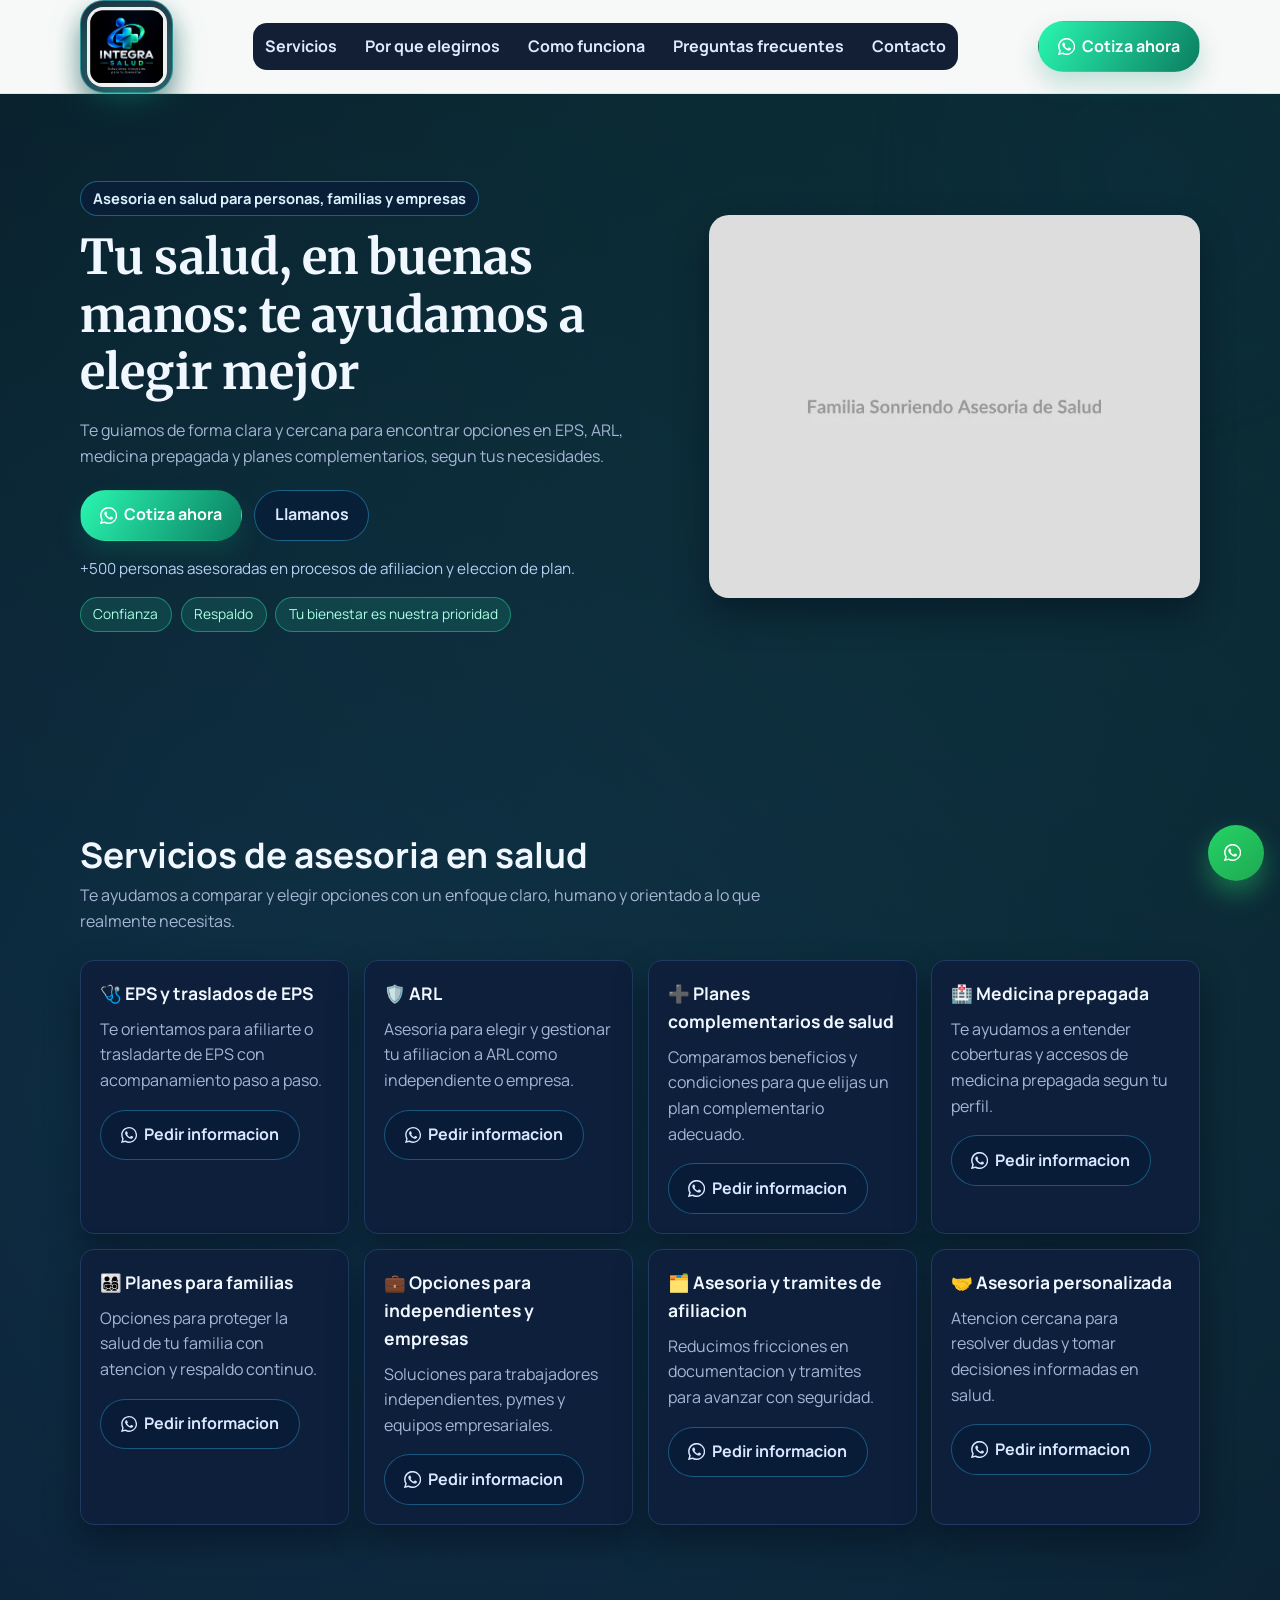
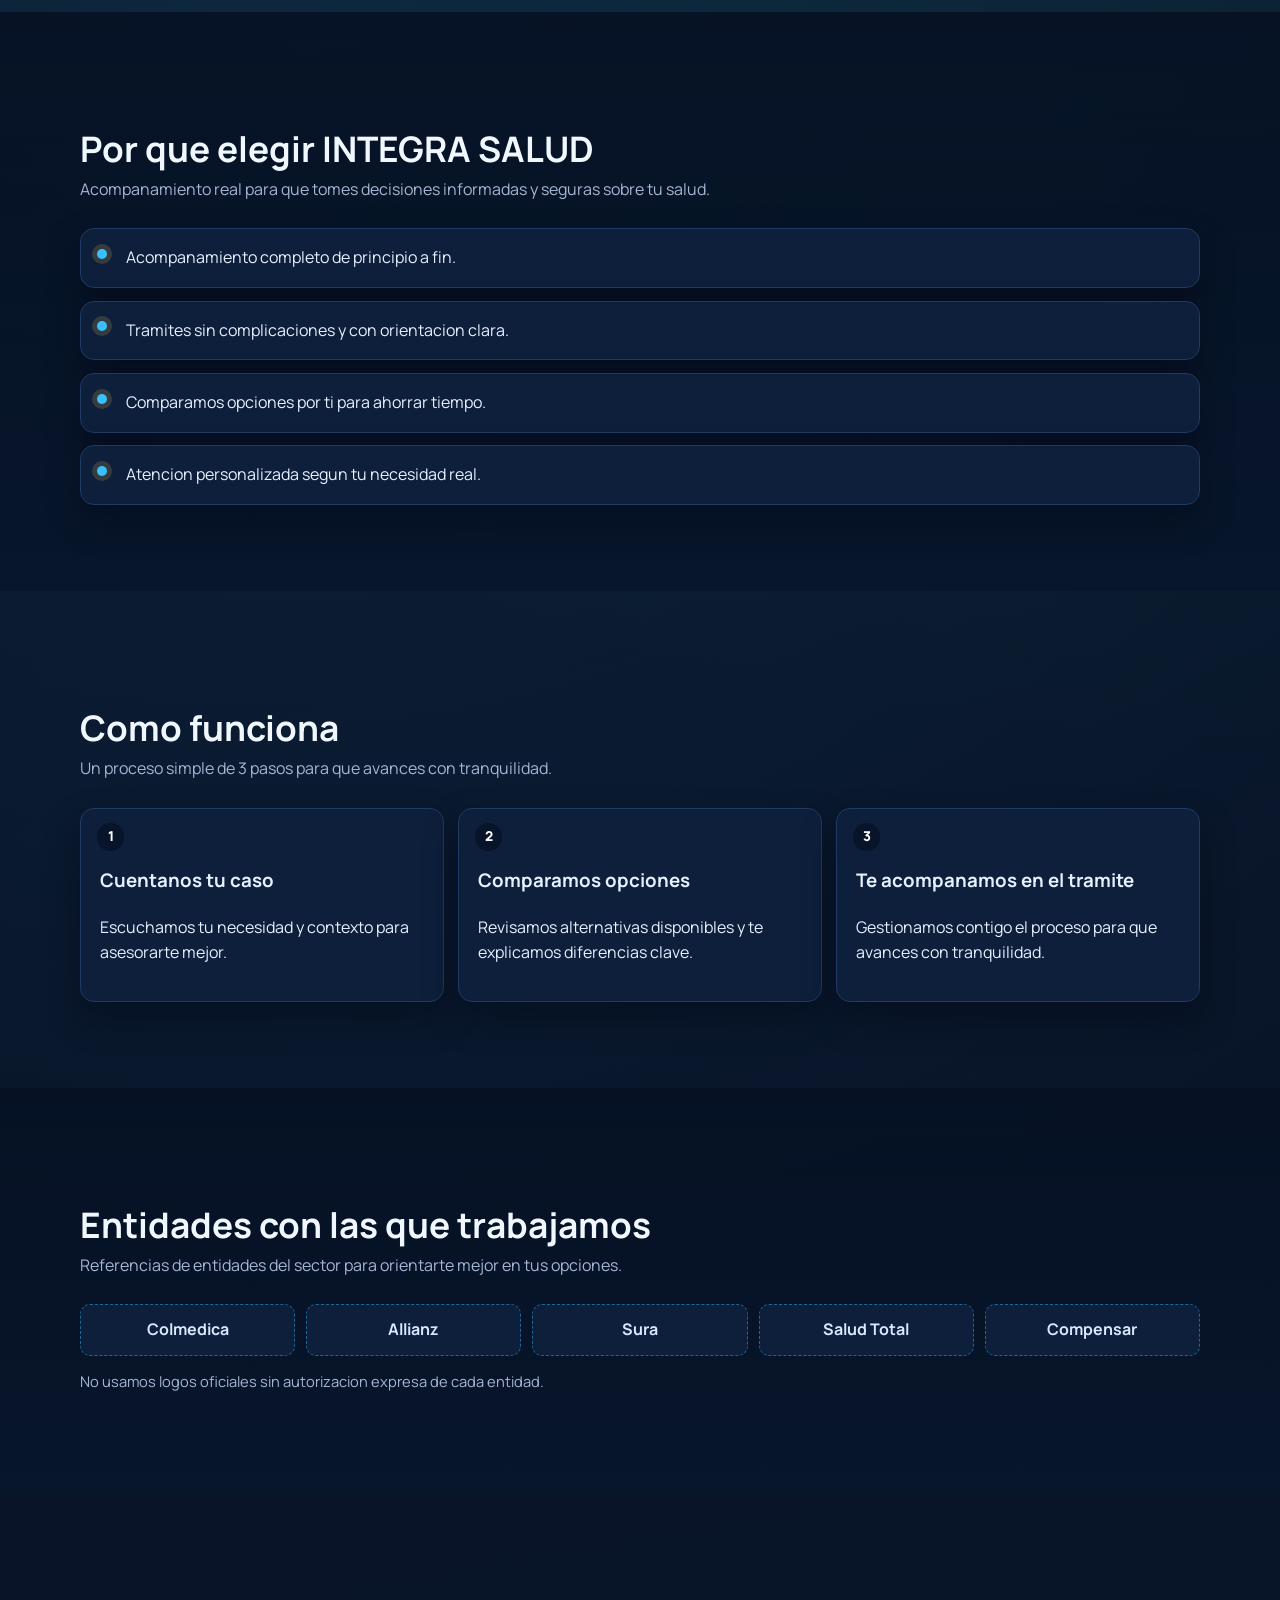
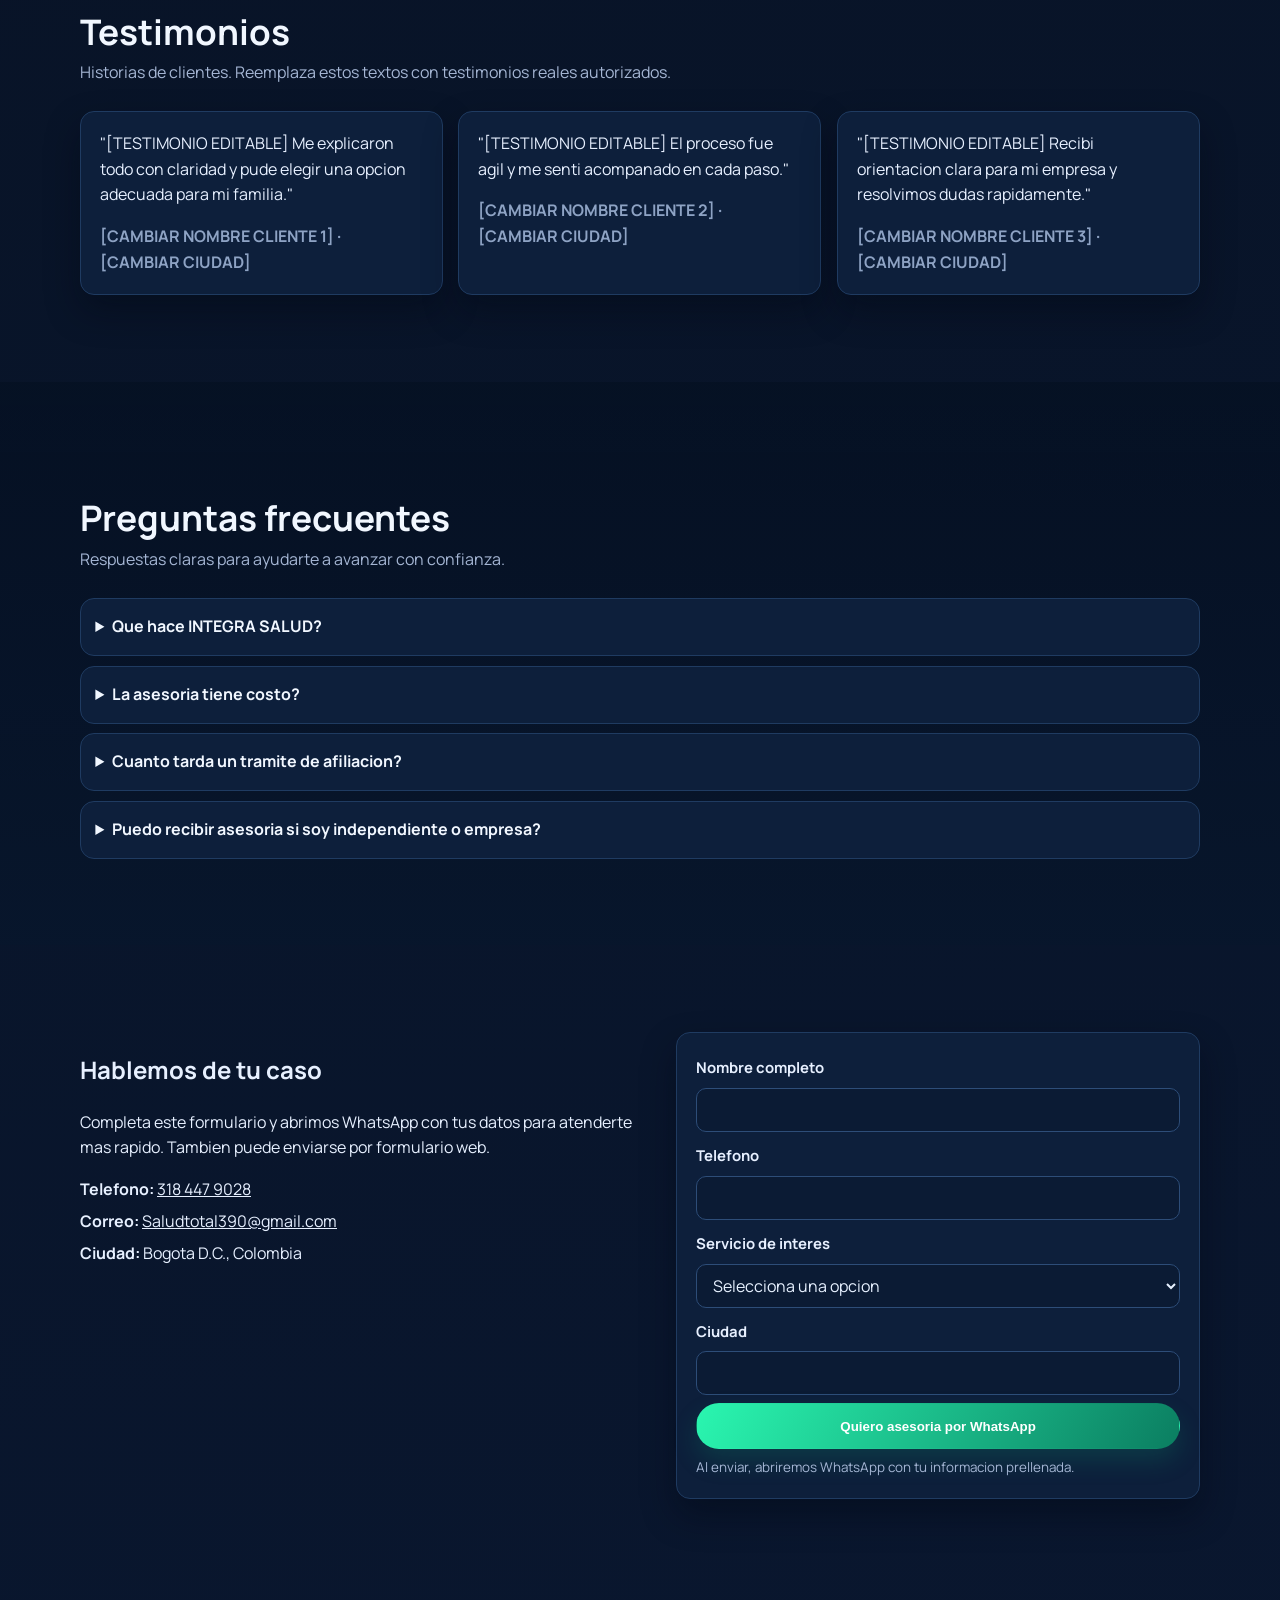
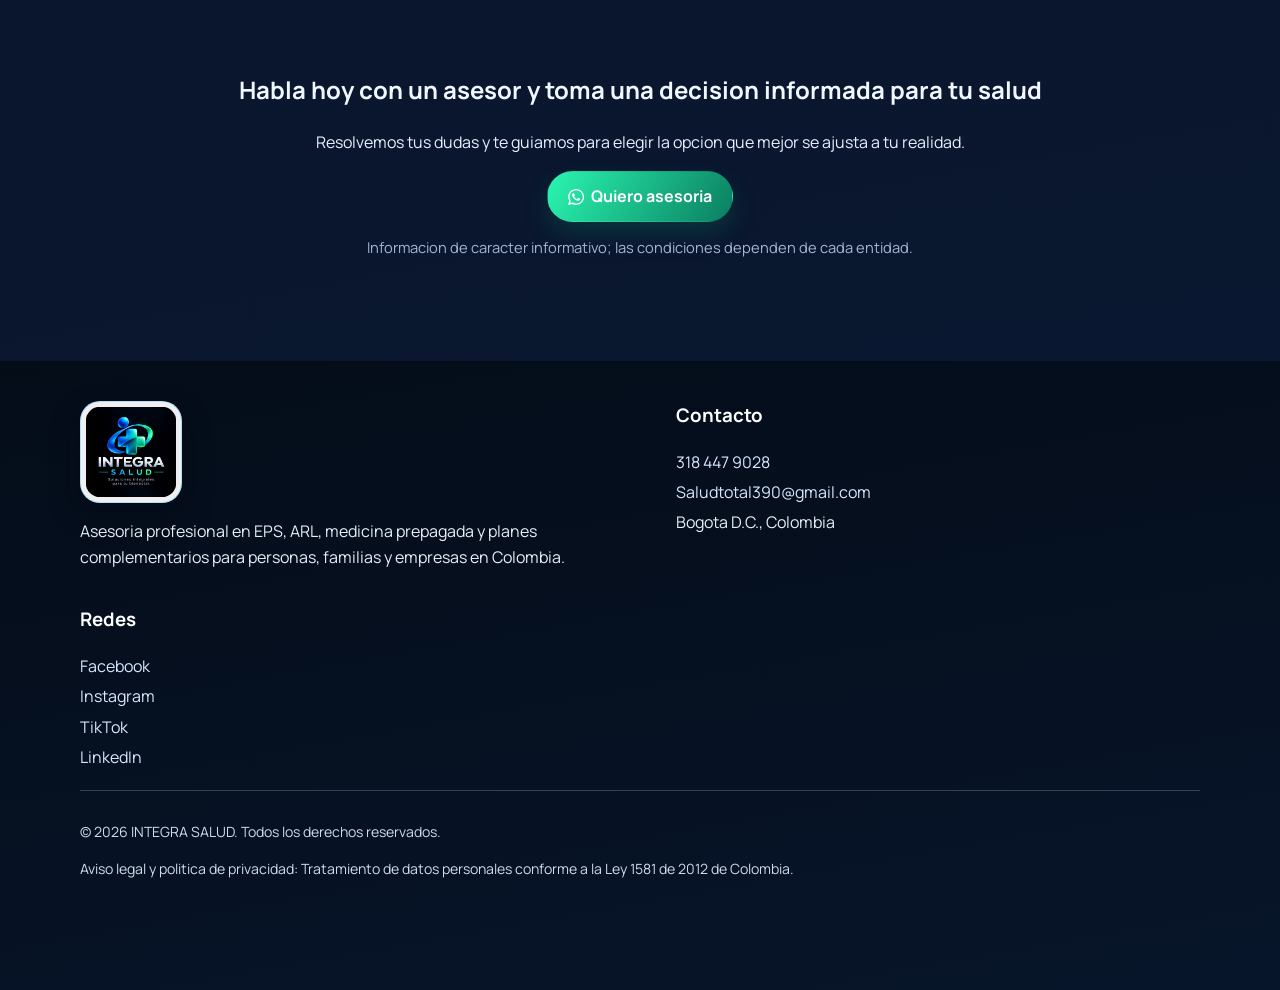
==== commit 9f4f933c: "feat: adapta identidad visual con logo oficial" ====
--- a/index.html
+++ b/index.html
@@ -112,7 +112,7 @@
             "@type": "Organization",
             "name": "INTEGRA SALUD",
             "url": "https://www.integrasalud.co/",
-            "logo": "https://www.integrasalud.co/assets/logo.svg",
+            "logo": "https://www.integrasalud.co/assets/logo-oficial.png",
             "email": "mailto:Saludtotal390@gmail.com",
             "telephone": "+57 3184479028"
           },
@@ -213,7 +213,7 @@
     <header class="topbar" id="inicio">
       <div class="container topbar-inner">
         <a class="brand" href="#inicio" aria-label="Ir al inicio">
-          <img src="/assets/logo.svg" alt="Logo de INTEGRA SALUD" width="180" height="52" />
+          <img class="brand-logo" src="/assets/logo-oficial.png" alt="Logo oficial de INTEGRA SALUD" width="84" height="100" />
         </a>
 
         <button
@@ -624,7 +624,7 @@
     <footer class="footer">
       <div class="container footer-grid">
         <div>
-          <img src="/assets/logo.svg" alt="INTEGRA SALUD" width="170" height="50" loading="lazy" />
+          <img class="footer-logo" src="/assets/logo-oficial.png" alt="Logo oficial INTEGRA SALUD" width="110" height="132" loading="lazy" />
           <p data-bind="brand.description">
             Asesoria profesional en EPS, ARL, medicina prepagada y planes complementarios para personas, familias y empresas en Colombia.
           </p>
--- a/css/styles.css
+++ b/css/styles.css
@@ -789,3 +789,241 @@
     animation: none;
   }
 }
+
+/* Official brand identity refresh */
+:root {
+  --brand-navy: #07142a;
+  --brand-emerald: #2af6b0;
+  --brand-graphite: #8ea3c4;
+  --brand-gold: #39c0ff;
+  --text-main: #e7f0ff;
+  --text-muted: #a5b6d4;
+  --surface: #0d1f3b;
+  --surface-alt: #0a162d;
+  --line: #1f3b61;
+  --shadow-soft: 0 16px 34px rgba(1, 6, 18, 0.42);
+}
+
+body {
+  background:
+    radial-gradient(circle at top right, rgba(45, 230, 189, 0.14), transparent 40%),
+    radial-gradient(circle at 20% 20%, rgba(56, 167, 255, 0.16), transparent 40%),
+    linear-gradient(170deg, #030912, #081326 45%, #0a1832 100%);
+}
+
+body::before {
+  content: "";
+  position: fixed;
+  inset: -10vh -10vw auto auto;
+  width: 48vw;
+  height: 48vw;
+  max-width: 520px;
+  max-height: 520px;
+  border-radius: 50%;
+  pointer-events: none;
+  background: radial-gradient(circle, rgba(11, 42, 91, 0.14), rgba(11, 42, 91, 0));
+  filter: blur(10px);
+  z-index: -1;
+  animation: orbDrift 16s ease-in-out infinite;
+}
+
+.topbar {
+  border-bottom: 1px solid rgba(57, 192, 255, 0.22);
+}
+
+.topbar-inner {
+  min-height: 86px;
+}
+
+.brand img {
+  width: 80px;
+  filter: drop-shadow(0 8px 18px rgba(27, 244, 190, 0.35));
+}
+
+.brand {
+  position: relative;
+  display: inline-flex;
+  align-items: center;
+  justify-content: center;
+  padding: 0.35rem;
+  border-radius: 24px;
+  border: 1px solid rgba(57, 192, 255, 0.32);
+  background: linear-gradient(150deg, rgba(5, 20, 40, 0.92), rgba(7, 29, 53, 0.82));
+  box-shadow: 0 14px 26px rgba(2, 10, 24, 0.45);
+}
+
+.brand::after {
+  content: "";
+  position: absolute;
+  inset: -1px;
+  border-radius: 24px;
+  pointer-events: none;
+  border: 1px solid rgba(42, 246, 176, 0.22);
+}
+
+.brand-logo {
+  width: 76px;
+  height: auto;
+  border-radius: 16px;
+  background: rgba(255, 255, 255, 0.92);
+  padding: 0.2rem;
+  filter: drop-shadow(0 10px 20px rgba(25, 216, 160, 0.28));
+}
+
+.footer-logo {
+  width: 102px;
+  height: auto;
+  border-radius: 20px;
+  background: rgba(255, 255, 255, 0.94);
+  padding: 0.3rem;
+  border: 1px solid rgba(57, 192, 255, 0.34);
+  box-shadow: 0 14px 30px rgba(1, 8, 20, 0.45);
+  margin-bottom: 0.55rem;
+}
+
+.error-logo {
+  width: 114px;
+  height: auto;
+  border-radius: 22px;
+  background: rgba(255, 255, 255, 0.96);
+  padding: 0.32rem;
+  border: 1px solid rgba(57, 192, 255, 0.28);
+  box-shadow: 0 14px 30px rgba(3, 12, 30, 0.28);
+}
+
+.main-nav {
+  background: rgba(7, 20, 42, 0.95);
+}
+
+.main-nav a {
+  color: #dfeaff;
+}
+
+.main-nav a:hover,
+.main-nav a:focus-visible {
+  background: rgba(57, 192, 255, 0.16);
+}
+
+.menu-toggle {
+  border: 1px solid rgba(57, 192, 255, 0.36);
+  background: rgba(5, 20, 39, 0.9);
+}
+
+.menu-toggle span {
+  background: #d6e8ff;
+}
+
+.btn-secondary {
+  color: #dce9ff;
+  border-color: rgba(57, 192, 255, 0.4);
+  background: rgba(8, 30, 56, 0.8);
+}
+
+.btn-tertiary {
+  color: #d9e8ff;
+  border-color: rgba(57, 192, 255, 0.36);
+  background: rgba(9, 28, 55, 0.74);
+}
+
+.section-alt {
+  background: linear-gradient(180deg, rgba(6, 17, 35, 0.9), rgba(8, 22, 44, 0.95));
+}
+
+.hero-copy h1,
+.section-head h2,
+.service-card h3,
+.faq-item summary,
+.final-cta h2 {
+  color: #f1f7ff;
+}
+
+.hero-badge {
+  border: 1px solid rgba(57, 192, 255, 0.4);
+  color: #ddf3ff;
+  background: rgba(9, 30, 57, 0.84);
+}
+
+.social-proof {
+  color: #b6cff5;
+}
+
+.trust-list li {
+  border: 1px solid rgba(42, 246, 176, 0.4);
+  background: rgba(42, 246, 176, 0.12);
+  color: #adffe5;
+}
+
+.hero-media img {
+  animation: floatMedia 6s ease-in-out infinite;
+}
+
+.card {
+  transition: transform 260ms ease, box-shadow 260ms ease, border-color 260ms ease;
+  transform-style: preserve-3d;
+  will-change: transform;
+}
+
+.card:hover {
+  box-shadow: 0 22px 40px rgba(0, 0, 0, 0.45);
+  border-color: rgba(57, 192, 255, 0.4);
+}
+
+.benefits-list li,
+.faq-item,
+.entities li {
+  background: #0d1f3b;
+}
+
+.entities li {
+  border: 1px dashed rgba(57, 192, 255, 0.45);
+  color: #d8e9ff;
+}
+
+.contact-form input,
+.contact-form select {
+  border: 1px solid #2d4d78;
+  background: #0b1b34;
+  color: #e7f1ff;
+}
+
+.footer {
+  background: linear-gradient(170deg, #040c18, #07152a);
+}
+
+.mobile-cta-bar {
+  background: #08172f;
+}
+
+.mobile-cta-bar a:last-child {
+  color: #d9e8ff;
+  background: #0b203f;
+}
+
+@keyframes floatMedia {
+  0%,
+  100% {
+    transform: translateY(0px);
+  }
+  50% {
+    transform: translateY(-8px);
+  }
+}
+
+@keyframes orbDrift {
+  0%,
+  100% {
+    transform: translate3d(0, 0, 0);
+    opacity: 0.8;
+  }
+  50% {
+    transform: translate3d(-36px, 20px, 0);
+    opacity: 0.55;
+  }
+}
+
+@media (prefers-reduced-motion: reduce) {
+  .hero-media img,
+  body::before {
+    animation: none;
+  }
+}
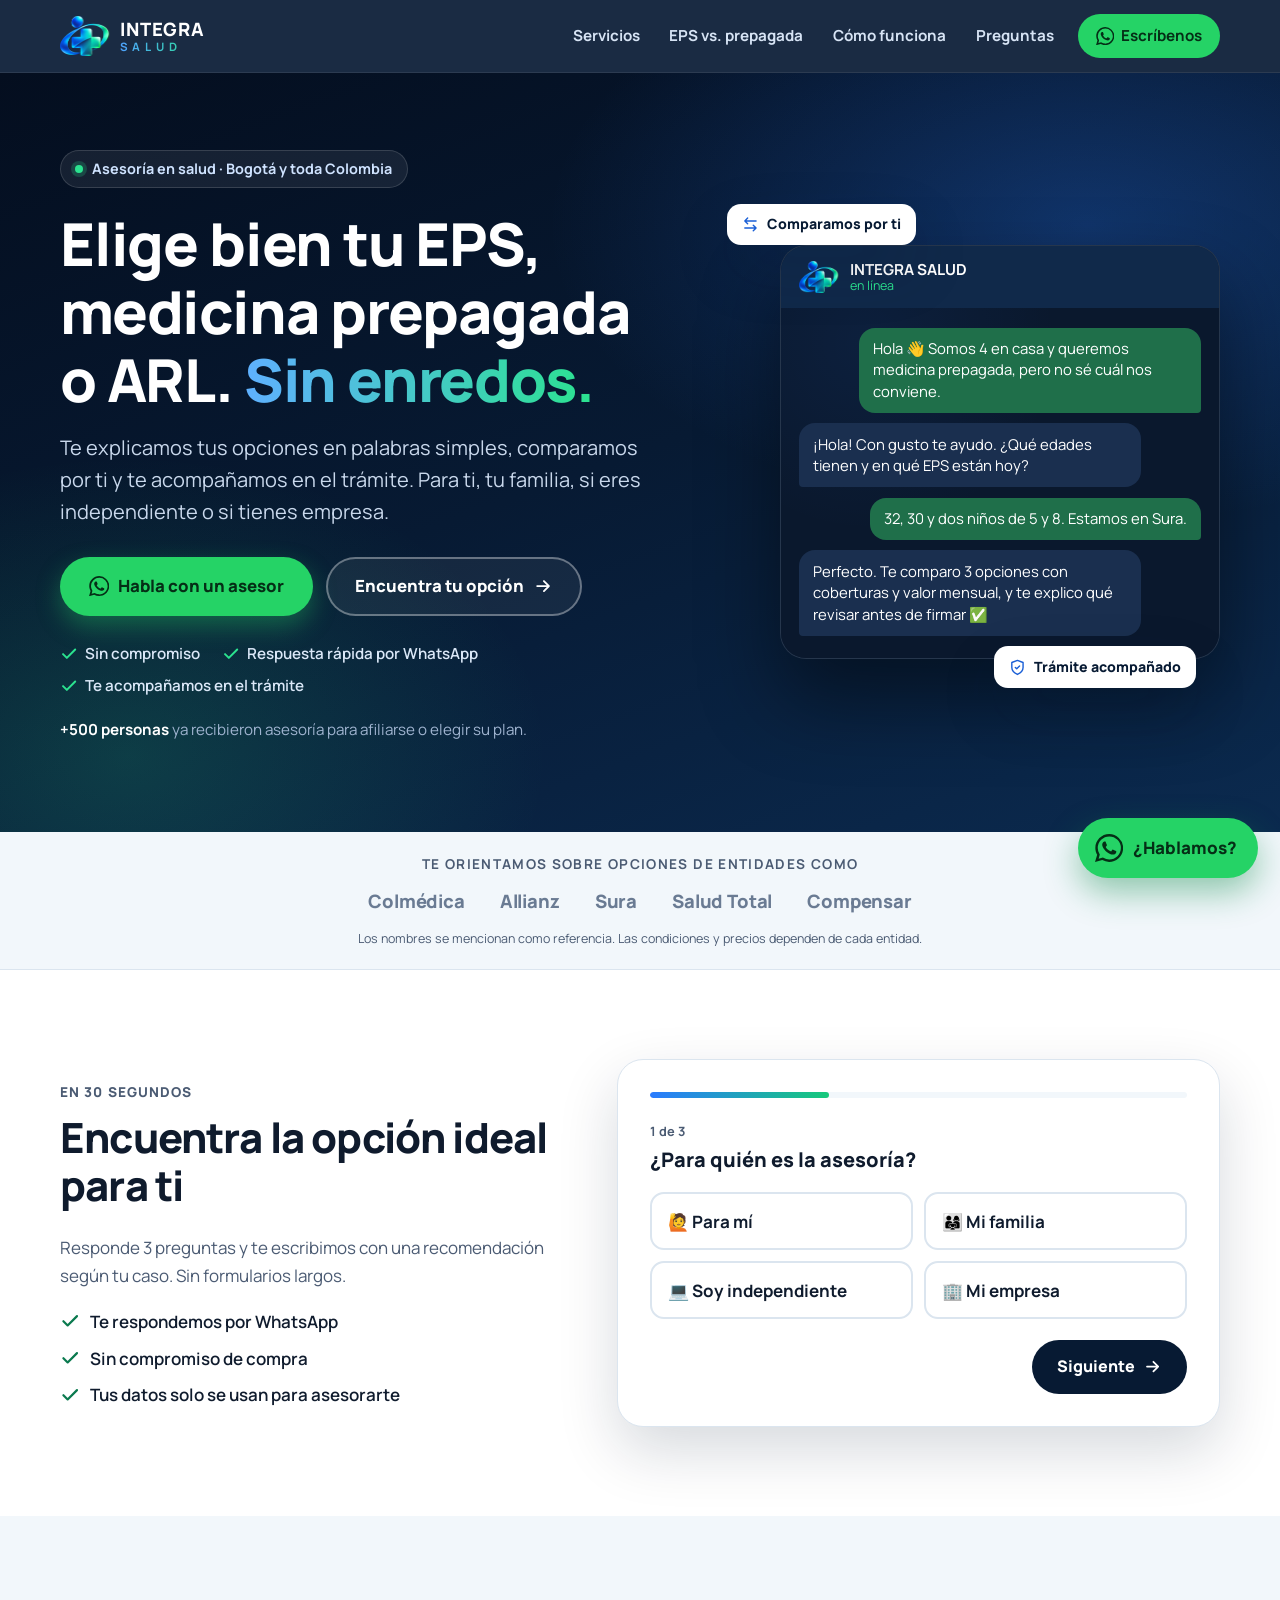
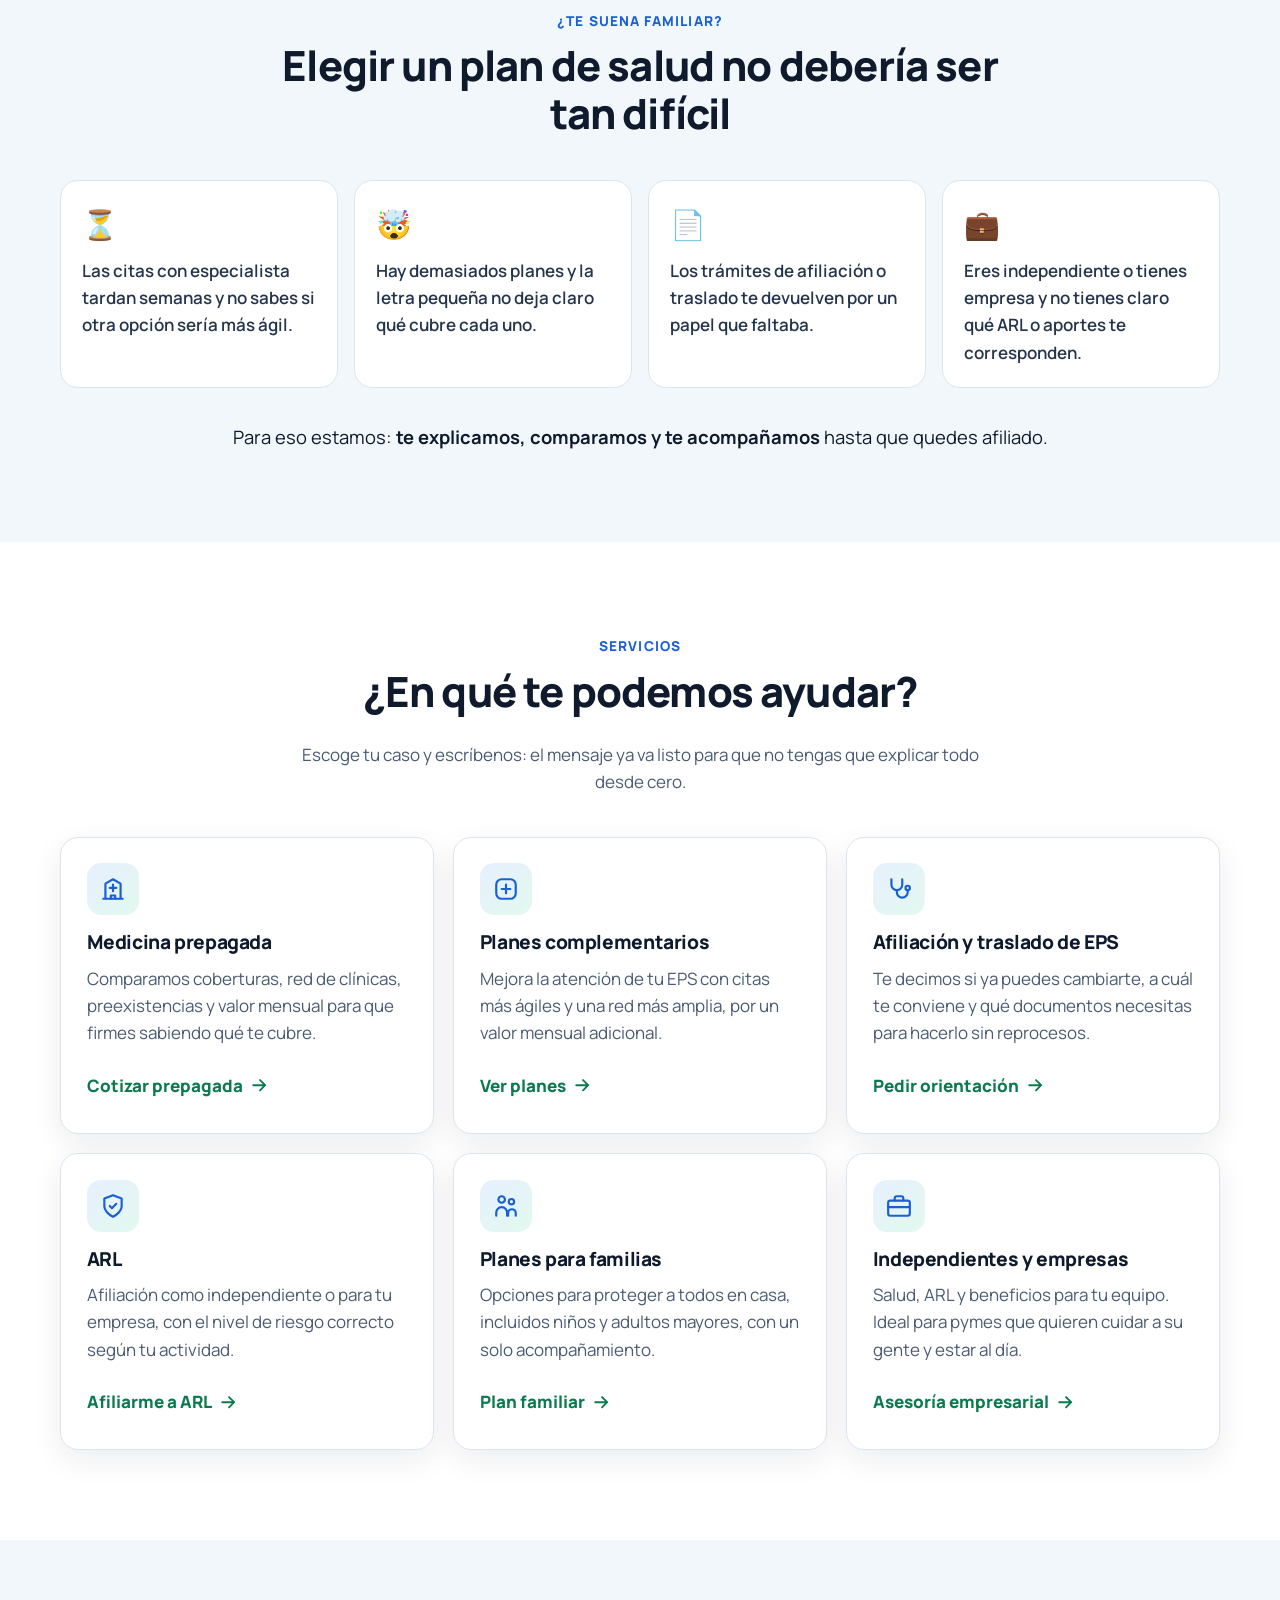
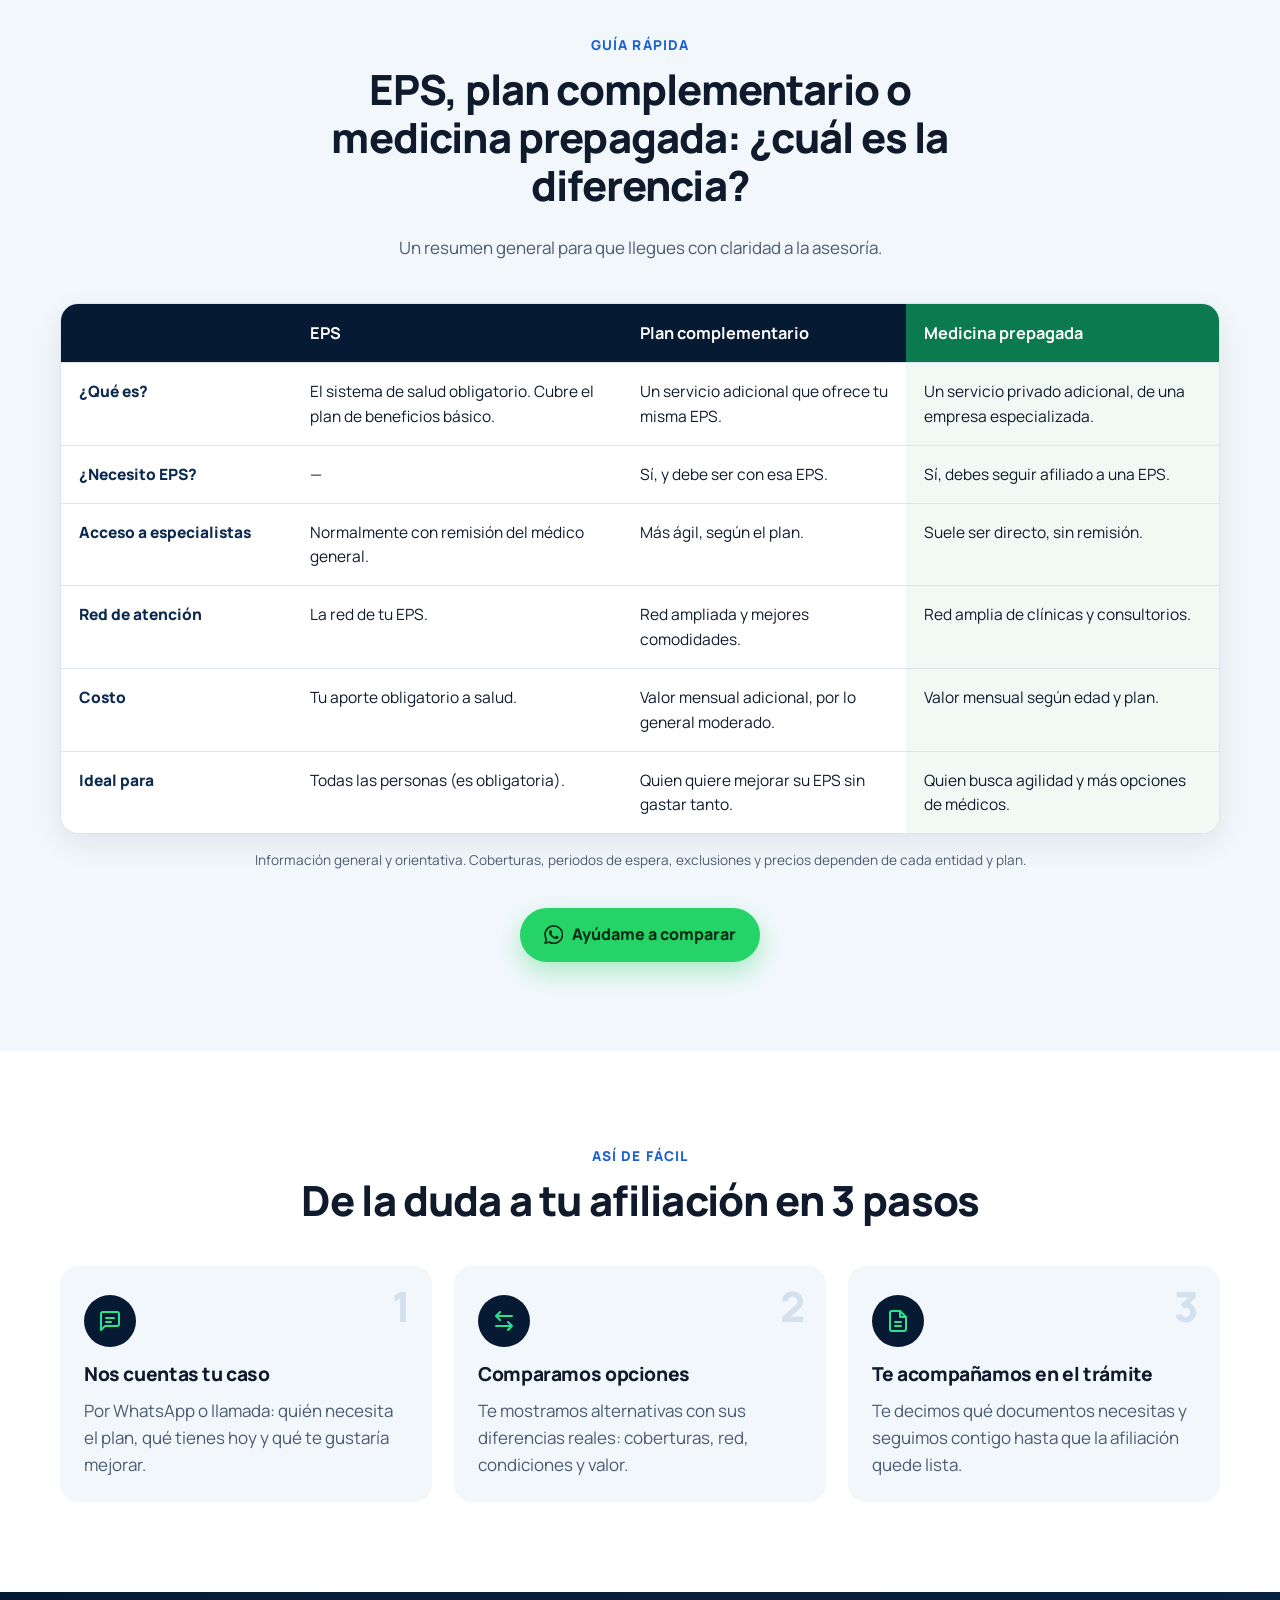
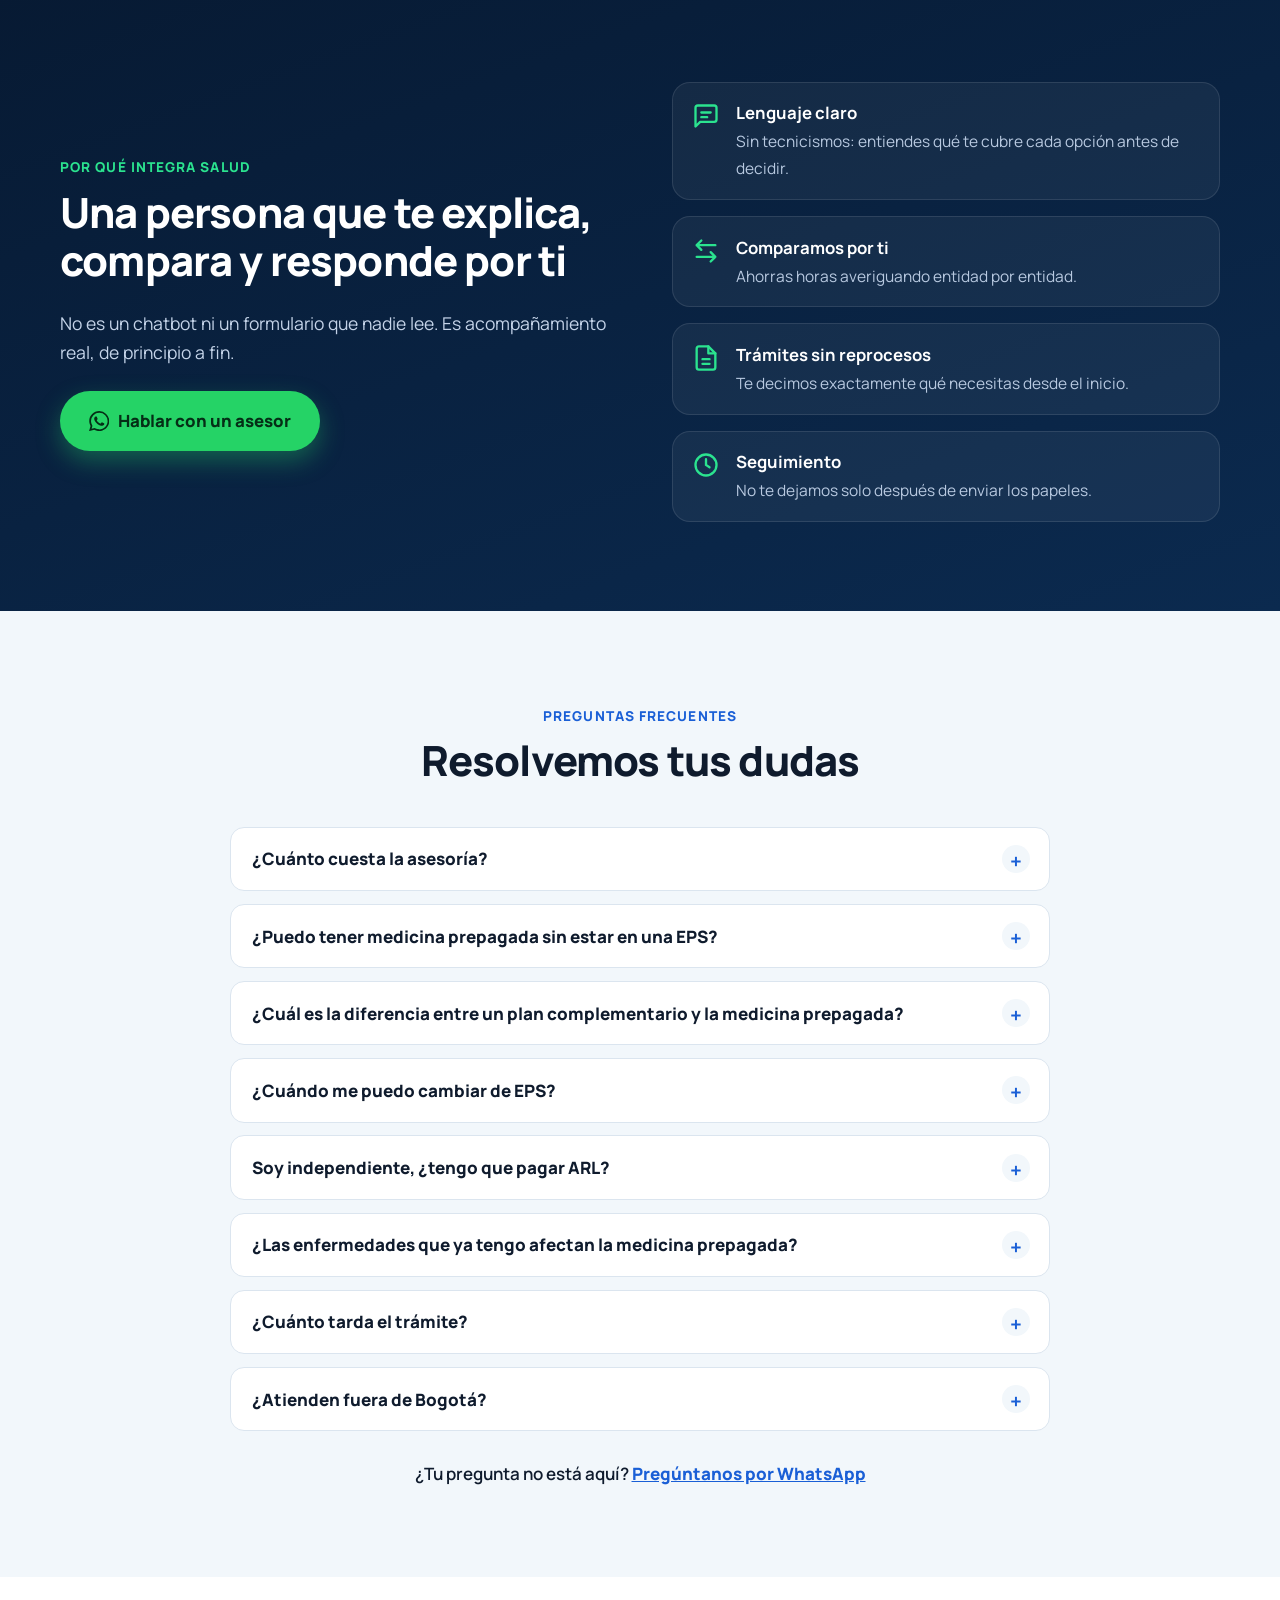
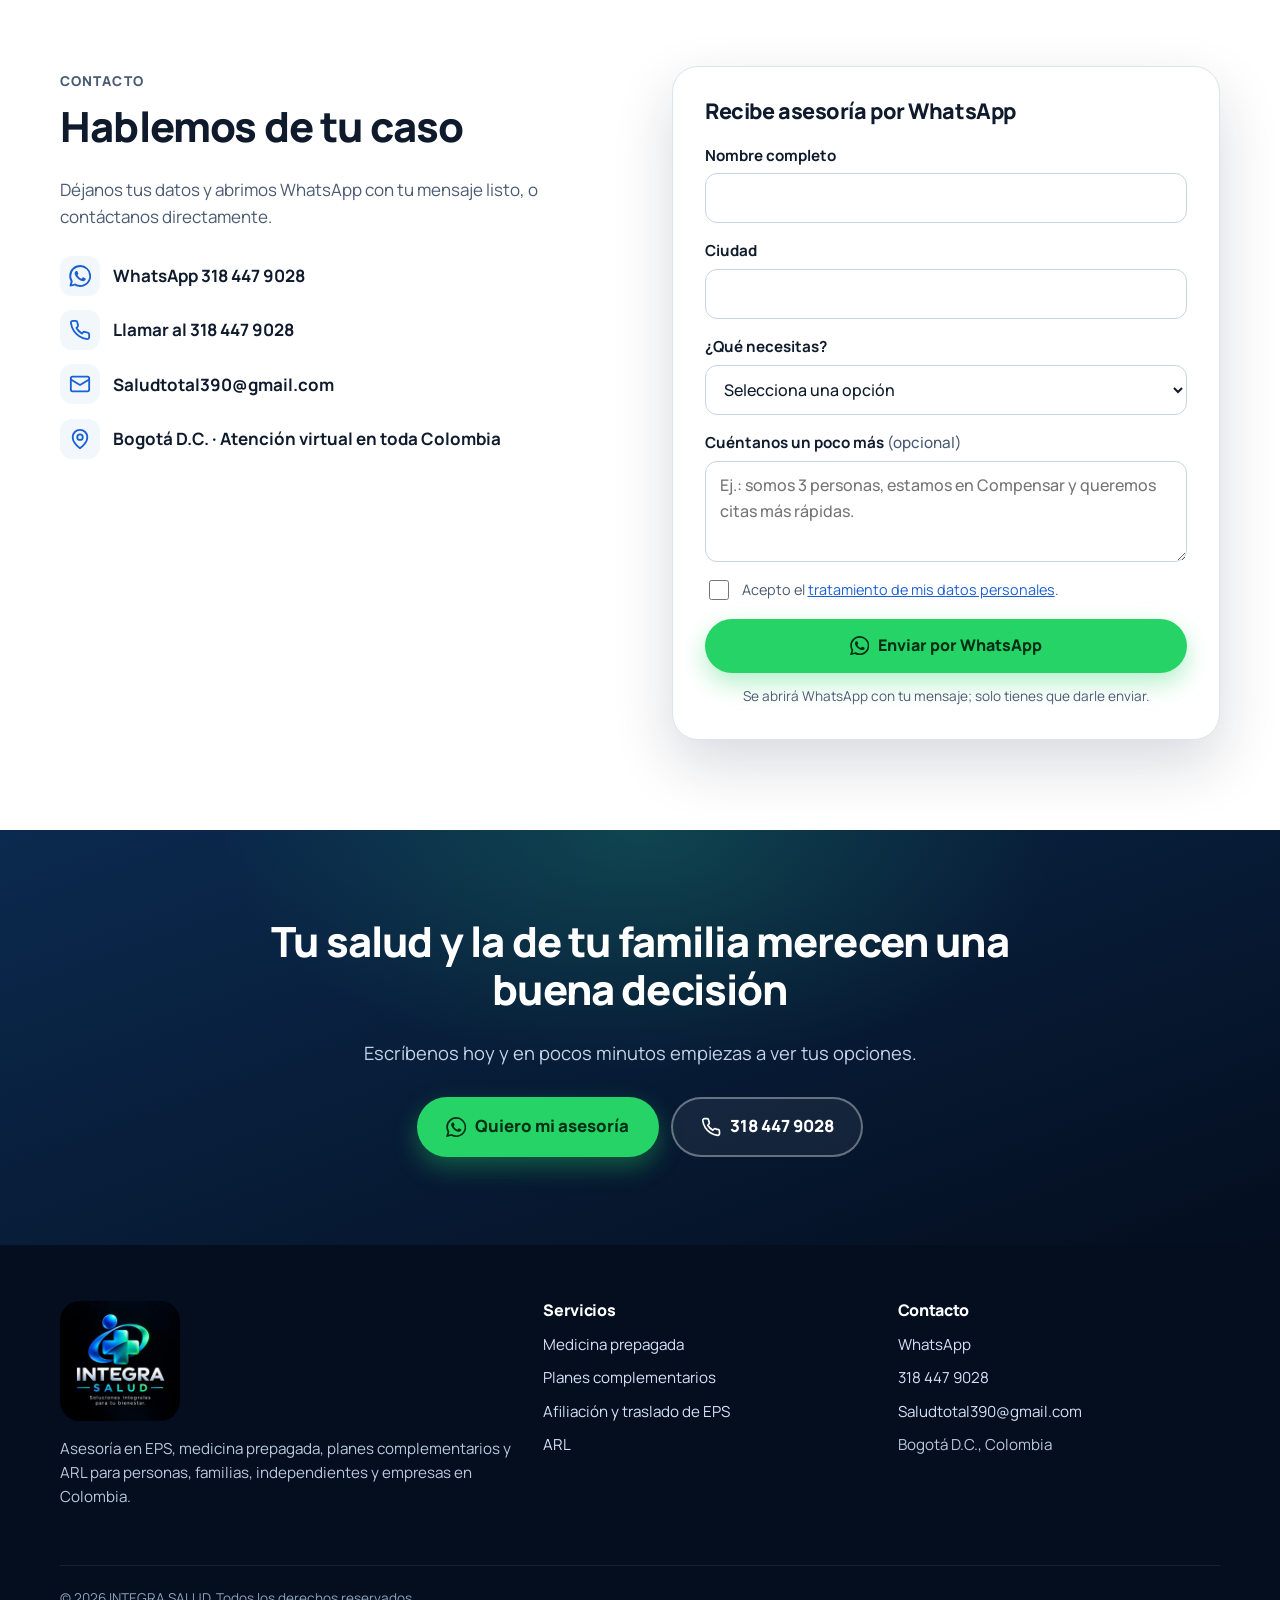
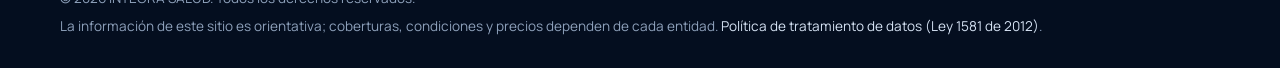
==== commit 72720c29: "feat: rediseño de la landing como página de ventas - Nueva identidad a partir del logo oficial: enca" ====
--- a/index.html
+++ b/index.html
@@ -2,685 +2,655 @@
 <html lang="es-CO">
   <head>
     <meta charset="UTF-8" />
-    <meta http-equiv="X-UA-Compatible" content="IE=edge" />
-    <meta name="viewport" content="width=device-width, initial-scale=1.0" />
-    <title>INTEGRA SALUD | Asesoria EPS, ARL, Medicina Prepagada y Planes Complementarios en Bogota D.C.</title>
+    <meta name="viewport" content="width=device-width, initial-scale=1" />
+    <title>Asesoría en EPS, Medicina Prepagada, ARL y Planes Complementarios | INTEGRA SALUD</title>
     <meta
       name="description"
-      content="Asesoria en EPS, ARL, medicina prepagada y planes complementarios en Bogota D.C., Colombia. INTEGRA SALUD te acompana con atencion personalizada para personas, familias y empresas."
+      content="Te ayudamos a elegir y tramitar tu EPS, medicina prepagada, plan complementario o ARL en Bogotá y toda Colombia. Asesoría personalizada por WhatsApp para personas, familias, independientes y empresas."
     />
     <meta name="robots" content="index, follow, max-image-preview:large" />
     <link rel="canonical" href="https://www.integrasalud.co/" />
-    <link rel="alternate" hreflang="es-CO" href="https://www.integrasalud.co/" />
-    <meta name="theme-color" content="#0B2A5B" />
+    <meta name="theme-color" content="#071a33" />
 
     <meta property="og:type" content="website" />
     <meta property="og:locale" content="es_CO" />
     <meta property="og:site_name" content="INTEGRA SALUD" />
-    <meta property="og:title" content="INTEGRA SALUD | Soluciones integrales para tu bienestar" />
+    <meta property="og:title" content="INTEGRA SALUD | Elige bien tu salud, sin enredos" />
     <meta
       property="og:description"
-      content="Te asesoramos en EPS, ARL, medicina prepagada y planes complementarios en Bogota D.C.."
+      content="Asesoría en EPS, medicina prepagada, planes complementarios y ARL. Escríbenos por WhatsApp y te orientamos."
     />
     <meta property="og:url" content="https://www.integrasalud.co/" />
-    <meta property="og:image" content="/assets/og-image.jpg" />
+    <meta property="og:image" content="https://www.integrasalud.co/assets/og-image.jpg" />
     <meta property="og:image:width" content="1200" />
     <meta property="og:image:height" content="630" />
-
+    <meta property="og:image:alt" content="INTEGRA SALUD, asesoría en salud por WhatsApp" />
     <meta name="twitter:card" content="summary_large_image" />
-    <meta name="twitter:title" content="INTEGRA SALUD | Tu salud, en buenas manos" />
-    <meta
-      name="twitter:description"
-      content="Asesoria profesional en salud para personas, familias y empresas en Colombia."
-    />
-    <meta name="twitter:image" content="/assets/og-image.jpg" />
-
-    <link rel="icon" href="/assets/favicon.ico" sizes="any" />
-    <link rel="icon" type="image/svg+xml" href="/assets/favicon.svg" />
-    <link rel="icon" type="image/png" sizes="32x32" href="/assets/favicon-32.png" />
-    <link rel="icon" type="image/png" sizes="16x16" href="/assets/favicon-16.png" />
-    <link rel="apple-touch-icon" sizes="180x180" href="/assets/apple-touch-icon.png" />
-    <link rel="manifest" href="/site.webmanifest" />
+    <meta name="twitter:image" content="https://www.integrasalud.co/assets/og-image.jpg" />
+
+    <link rel="icon" href="favicon.ico" sizes="48x48" />
+    <link rel="icon" type="image/png" sizes="32x32" href="assets/favicon-32.png" />
+    <link rel="apple-touch-icon" href="assets/apple-touch-icon.png" />
+    <link rel="manifest" href="site.webmanifest" />
 
     <link rel="preconnect" href="https://fonts.googleapis.com" />
     <link rel="preconnect" href="https://fonts.gstatic.com" crossorigin />
     <link
-      rel="preload"
-      as="style"
-      href="https://fonts.googleapis.com/css2?family=Manrope:wght@400;500;700;800&family=Merriweather:wght@700&display=swap"
+      rel="stylesheet"
+      href="https://fonts.googleapis.com/css2?family=Manrope:wght@400;500;600;700;800&display=swap"
     />
-    <link
-      rel="stylesheet"
-      href="https://fonts.googleapis.com/css2?family=Manrope:wght@400;500;700;800&family=Merriweather:wght@700&display=swap"
-      media="print"
-      onload="this.media='all'"
-    />
-    <noscript>
-      <link
-        rel="stylesheet"
-        href="https://fonts.googleapis.com/css2?family=Manrope:wght@400;500;700;800&family=Merriweather:wght@700&display=swap"
-      />
-    </noscript>
-
-    <style>
-      :root {
-        --brand-navy: #0b2a5b;
-        --brand-emerald: #0e8f6e;
-        --brand-graphite: #4a5568;
-        --brand-white: #ffffff;
-        --brand-gold: #c9a24b;
-      }
-      html {
-        scroll-behavior: smooth;
-      }
-      body {
-        margin: 0;
-        font-family: "Manrope", sans-serif;
-        background: #f7fafc;
-        color: #1f2937;
-      }
-      .topbar {
-        position: sticky;
-        top: 0;
-        z-index: 1000;
-        background: rgba(255, 255, 255, 0.97);
-        backdrop-filter: blur(8px);
-      }
-      .container {
-        width: min(1120px, 92vw);
-        margin: 0 auto;
-      }
-      .hero {
-        padding-top: 6.5rem;
-      }
-      .btn {
-        display: inline-flex;
-        align-items: center;
-        justify-content: center;
-        border-radius: 999px;
-        font-weight: 700;
-        text-decoration: none;
-      }
-    </style>
-    <link rel="stylesheet" href="/css/styles.css" />
-
-    <script type="application/ld+json" id="schema-org">
+    <link rel="stylesheet" href="css/styles.css" />
+    <link rel="preload" as="image" href="assets/logo-mark.webp" type="image/webp" />
+
+    <script type="application/ld+json">
       {
         "@context": "https://schema.org",
         "@graph": [
           {
-            "@type": "Organization",
+            "@type": "InsuranceAgency",
+            "@id": "https://www.integrasalud.co/#negocio",
             "name": "INTEGRA SALUD",
+            "slogan": "Soluciones integrales para tu bienestar",
             "url": "https://www.integrasalud.co/",
-            "logo": "https://www.integrasalud.co/assets/logo-oficial.png",
-            "email": "mailto:Saludtotal390@gmail.com",
-            "telephone": "+57 3184479028"
+            "logo": "https://www.integrasalud.co/assets/logo-oficial-512.png",
+            "image": "https://www.integrasalud.co/assets/og-image.jpg",
+            "description": "Asesoría en EPS, medicina prepagada, planes complementarios y ARL para personas, familias, independientes y empresas.",
+            "telephone": "+57 318 447 9028",
+            "email": "Saludtotal390@gmail.com",
+            "address": { "@type": "PostalAddress", "addressLocality": "Bogotá D.C.", "addressCountry": "CO" },
+            "areaServed": { "@type": "Country", "name": "Colombia" },
+            "knowsLanguage": "es",
+            "hasOfferCatalog": {
+              "@type": "OfferCatalog",
+              "name": "Servicios de asesoría en salud",
+              "itemListElement": [
+                { "@type": "Offer", "itemOffered": { "@type": "Service", "name": "Afiliación y traslado de EPS" } },
+                { "@type": "Offer", "itemOffered": { "@type": "Service", "name": "Medicina prepagada" } },
+                { "@type": "Offer", "itemOffered": { "@type": "Service", "name": "Planes complementarios de salud" } },
+                { "@type": "Offer", "itemOffered": { "@type": "Service", "name": "Afiliación a ARL" } },
+                { "@type": "Offer", "itemOffered": { "@type": "Service", "name": "Planes de salud para familias" } },
+                { "@type": "Offer", "itemOffered": { "@type": "Service", "name": "Salud y ARL para independientes y empresas" } }
+              ]
+            }
           },
           {
-            "@type": "InsuranceAgency",
+            "@type": "WebSite",
+            "@id": "https://www.integrasalud.co/#web",
+            "url": "https://www.integrasalud.co/",
             "name": "INTEGRA SALUD",
-            "description": "Asesoria en EPS, ARL, medicina prepagada y planes complementarios en Bogota D.C., Colombia.",
-            "areaServed": "Colombia",
-            "address": {
-              "@type": "PostalAddress",
-              "addressLocality": "Bogota D.C.",
-              "addressCountry": "CO"
-            },
-            "telephone": "+57 3184479028",
-            "email": "Saludtotal390@gmail.com"
-          },
-          {
-            "@type": "Service",
-            "name": "Asesoria en seguros de salud",
-            "provider": {
-              "@type": "Organization",
-              "name": "INTEGRA SALUD"
-            },
-            "areaServed": "Colombia",
-            "serviceType": [
-              "EPS y traslados de EPS",
-              "ARL",
-              "Planes complementarios de salud",
-              "Medicina prepagada",
-              "Planes para familias",
-              "Opciones para independientes y empresas",
-              "Asesoria y tramites de afiliacion",
-              "Asesoria personalizada"
-            ]
-          },
-          {
-            "@type": "BreadcrumbList",
-            "itemListElement": [
-              {
-                "@type": "ListItem",
-                "position": 1,
-                "name": "Inicio",
-                "item": "https://www.integrasalud.co/"
-              }
-            ]
+            "inLanguage": "es-CO",
+            "publisher": { "@id": "https://www.integrasalud.co/#negocio" }
           }
         ]
       }
     </script>
-
-    <script type="application/ld+json" id="schema-faq">
+    <script type="application/ld+json">
       {
         "@context": "https://schema.org",
         "@type": "FAQPage",
         "mainEntity": [
-          {
-            "@type": "Question",
-            "name": "Que hace INTEGRA SALUD?",
-            "acceptedAnswer": {
-              "@type": "Answer",
-              "text": "Brindamos asesoria para elegir y gestionar opciones de salud como EPS, ARL, medicina prepagada y planes complementarios, segun tu perfil."
-            }
-          },
-          {
-            "@type": "Question",
-            "name": "La asesoria tiene costo?",
-            "acceptedAnswer": {
-              "@type": "Answer",
-              "text": "Dependiendo del caso y la entidad, la asesoria puede variar. Escribenos y te explicamos con transparencia."
-            }
-          },
-          {
-            "@type": "Question",
-            "name": "Cuanto tarda un tramite de afiliacion?",
-            "acceptedAnswer": {
-              "@type": "Answer",
-              "text": "El tiempo depende de la entidad y de la documentacion. Te acompanamos para que avances de forma ordenada y sin reprocesos."
-            }
-          },
-          {
-            "@type": "Question",
-            "name": "Puedo recibir asesoria si soy independiente o empresa?",
-            "acceptedAnswer": {
-              "@type": "Answer",
-              "text": "Si. Tenemos opciones para personas independientes, familias y empresas en Colombia."
-            }
-          }
+          { "@type": "Question", "name": "¿Cuánto cuesta la asesoría?", "acceptedAnswer": { "@type": "Answer", "text": "Escríbenos sin compromiso: te contamos desde el primer mensaje si tu caso tiene algún costo. Primero entendemos qué necesitas y luego te mostramos las opciones." } },
+          { "@type": "Question", "name": "¿Puedo tener medicina prepagada sin estar en una EPS?", "acceptedAnswer": { "@type": "Answer", "text": "No. En Colombia la medicina prepagada y los planes complementarios son adicionales: debes seguir afiliado a una EPS y al día con tus aportes a salud." } },
+          { "@type": "Question", "name": "¿Cuál es la diferencia entre un plan complementario y la medicina prepagada?", "acceptedAnswer": { "@type": "Answer", "text": "El plan complementario lo ofrece tu propia EPS y mejora la comodidad del servicio, como citas más ágiles o una red más amplia. La medicina prepagada la ofrece una empresa especializada y suele dar acceso directo a especialistas y a una red de clínicas más amplia; normalmente cuesta más. Las condiciones exactas dependen de cada entidad." } },
+          { "@type": "Question", "name": "¿Cuándo me puedo cambiar de EPS?", "acceptedAnswer": { "@type": "Answer", "text": "Por regla general debes llevar al menos un año en tu EPS actual para trasladarte, aunque hay excepciones. Revisamos tu caso y te decimos si ya puedes hacerlo y cómo." } },
+          { "@type": "Question", "name": "Soy independiente, ¿tengo que pagar ARL?", "acceptedAnswer": { "@type": "Answer", "text": "Si tienes un contrato de prestación de servicios de más de un mes, la afiliación a ARL es obligatoria. Si eres independiente sin contrato, puedes afiliarte de forma voluntaria. Te ayudamos a elegir la ARL y el nivel de riesgo correctos." } },
+          { "@type": "Question", "name": "¿Las enfermedades que ya tengo afectan la medicina prepagada?", "acceptedAnswer": { "@type": "Answer", "text": "Pueden afectarla. Las empresas de medicina prepagada revisan la declaración de salud y pueden excluir preexistencias o aplicar periodos de espera. Por eso conviene comparar antes de firmar; te explicamos qué revisar en cada caso." } },
+          { "@type": "Question", "name": "¿Cuánto tarda el trámite?", "acceptedAnswer": { "@type": "Answer", "text": "Depende de la entidad y de que los documentos estén completos. Te decimos desde el inicio qué necesitas para que el trámite avance sin reprocesos." } },
+          { "@type": "Question", "name": "¿Atienden fuera de Bogotá?", "acceptedAnswer": { "@type": "Answer", "text": "Sí. La asesoría se hace por WhatsApp y por teléfono, así que podemos acompañarte desde cualquier ciudad de Colombia, según la cobertura de cada entidad." } }
         ]
       }
     </script>
 
-    <script defer src="/config/site.config.js"></script>
-    <script defer src="/js/main.js"></script>
+    <script defer src="config/site.config.js"></script>
+    <script defer src="js/main.js"></script>
   </head>
   <body>
-    <a class="skip-link" href="#contenido">Saltar al contenido principal</a>
-
-    <header class="topbar" id="inicio">
+    <svg width="0" height="0" class="sprite" aria-hidden="true" focusable="false">
+      <symbol id="i-wa" viewBox="0 0 16 16"><path fill="currentColor" d="M13.6 2.33A7.85 7.85 0 0 0 8.13 0C3.75 0 .19 3.56.19 7.95c0 1.4.37 2.77 1.06 3.96L0 16l4.15-1.09a7.9 7.9 0 0 0 3.98 1.02c4.38 0 7.95-3.57 7.95-7.95a7.9 7.9 0 0 0-2.48-5.65zM8.13 14.54a6.6 6.6 0 0 1-3.35-.92l-.24-.14-2.46.65.66-2.4-.16-.25a6.56 6.56 0 0 1-1-3.5 6.6 6.6 0 0 1 6.6-6.6 6.56 6.56 0 0 1 4.67 1.94 6.56 6.56 0 0 1 1.93 4.67c0 3.64-2.96 6.6-6.6 6.6zm3.62-4.94c-.2-.1-1.17-.58-1.35-.64-.18-.07-.31-.1-.44.1-.13.2-.51.64-.63.78-.11.13-.23.15-.42.05-.2-.1-.84-.31-1.6-.98-.58-.52-.98-1.17-1.1-1.37-.11-.2-.01-.3.09-.4.09-.09.2-.23.3-.35.1-.11.13-.2.2-.33.06-.13.03-.25-.02-.35-.05-.1-.44-1.07-.61-1.46-.16-.39-.32-.34-.44-.34h-.38a.73.73 0 0 0-.53.25c-.18.2-.7.68-.7 1.65 0 .98.71 1.92.81 2.05.1.13 1.4 2.13 3.38 2.98.47.2.84.32 1.13.42.47.15.9.13 1.25.08.38-.06 1.17-.48 1.33-.94.17-.46.17-.86.12-.94-.05-.08-.18-.13-.38-.23z"/></symbol>
+      <symbol id="i-phone" viewBox="0 0 24 24"><path fill="none" stroke="currentColor" stroke-width="2" stroke-linecap="round" stroke-linejoin="round" d="M22 16.9v3a2 2 0 0 1-2.2 2 19.8 19.8 0 0 1-8.6-3.1 19.5 19.5 0 0 1-6-6A19.8 19.8 0 0 1 2.1 4.2 2 2 0 0 1 4.1 2h3a2 2 0 0 1 2 1.7c.1.9.4 1.8.7 2.7a2 2 0 0 1-.5 2.1L8.1 9.8a16 16 0 0 0 6 6l1.3-1.3a2 2 0 0 1 2.1-.4c.9.3 1.8.6 2.7.7a2 2 0 0 1 1.7 2z"/></symbol>
+      <symbol id="i-check" viewBox="0 0 24 24"><path fill="none" stroke="currentColor" stroke-width="2.6" stroke-linecap="round" stroke-linejoin="round" d="M20 6 9 17l-5-5"/></symbol>
+      <symbol id="i-arrow" viewBox="0 0 24 24"><path fill="none" stroke="currentColor" stroke-width="2.2" stroke-linecap="round" stroke-linejoin="round" d="M5 12h14M13 6l6 6-6 6"/></symbol>
+      <symbol id="i-steth" viewBox="0 0 24 24"><g fill="none" stroke="currentColor" stroke-width="2" stroke-linecap="round" stroke-linejoin="round"><path d="M5 3v5a5 5 0 0 0 10 0V3"/><path d="M10 13v2a5 5 0 0 0 10 0v-2"/><circle cx="20" cy="11" r="2"/></g></symbol>
+      <symbol id="i-shield" viewBox="0 0 24 24"><g fill="none" stroke="currentColor" stroke-width="2" stroke-linecap="round" stroke-linejoin="round"><path d="M12 22s8-4 8-10V5l-8-3-8 3v7c0 6 8 10 8 10z"/><path d="m9 12 2 2 4-4"/></g></symbol>
+      <symbol id="i-plus" viewBox="0 0 24 24"><g fill="none" stroke="currentColor" stroke-width="2" stroke-linecap="round" stroke-linejoin="round"><rect x="3" y="3" width="18" height="18" rx="5"/><path d="M12 8v8M8 12h8"/></g></symbol>
+      <symbol id="i-hospital" viewBox="0 0 24 24"><g fill="none" stroke="currentColor" stroke-width="2" stroke-linecap="round" stroke-linejoin="round"><path d="M3 21h18M5 21V7l7-4 7 4v14"/><path d="M12 8v6M9 11h6M10 21v-3h4v3"/></g></symbol>
+      <symbol id="i-family" viewBox="0 0 24 24"><g fill="none" stroke="currentColor" stroke-width="2" stroke-linecap="round" stroke-linejoin="round"><circle cx="8" cy="6" r="3"/><circle cx="17" cy="8" r="2.5"/><path d="M3 21v-3a5 5 0 0 1 10 0v3M14 21v-2.5a3.5 3.5 0 0 1 7 0V21"/></g></symbol>
+      <symbol id="i-briefcase" viewBox="0 0 24 24"><g fill="none" stroke="currentColor" stroke-width="2" stroke-linecap="round" stroke-linejoin="round"><rect x="2" y="7" width="20" height="14" rx="2"/><path d="M16 7V5a2 2 0 0 0-2-2h-4a2 2 0 0 0-2 2v2M2 13h20"/></g></symbol>
+      <symbol id="i-doc" viewBox="0 0 24 24"><g fill="none" stroke="currentColor" stroke-width="2" stroke-linecap="round" stroke-linejoin="round"><path d="M14 2H6a2 2 0 0 0-2 2v16a2 2 0 0 0 2 2h12a2 2 0 0 0 2-2V8z"/><path d="M14 2v6h6M9 13h6M9 17h6"/></g></symbol>
+      <symbol id="i-chat" viewBox="0 0 24 24"><g fill="none" stroke="currentColor" stroke-width="2" stroke-linecap="round" stroke-linejoin="round"><path d="M21 15a2 2 0 0 1-2 2H7l-4 4V5a2 2 0 0 1 2-2h14a2 2 0 0 1 2 2z"/><path d="M8 9h8M8 13h5"/></g></symbol>
+      <symbol id="i-clock" viewBox="0 0 24 24"><g fill="none" stroke="currentColor" stroke-width="2" stroke-linecap="round"><circle cx="12" cy="12" r="9"/><path d="M12 7v5l3 2"/></g></symbol>
+      <symbol id="i-compare" viewBox="0 0 24 24"><g fill="none" stroke="currentColor" stroke-width="2" stroke-linecap="round" stroke-linejoin="round"><path d="M8 3 4 7l4 4M4 7h16M16 21l4-4-4-4M20 17H4"/></g></symbol>
+      <symbol id="i-mail" viewBox="0 0 24 24"><g fill="none" stroke="currentColor" stroke-width="2" stroke-linecap="round" stroke-linejoin="round"><rect x="2" y="4" width="20" height="16" rx="2"/><path d="m22 7-10 6L2 7"/></g></symbol>
+      <symbol id="i-pin" viewBox="0 0 24 24"><g fill="none" stroke="currentColor" stroke-width="2" stroke-linecap="round" stroke-linejoin="round"><path d="M20 10c0 6-8 12-8 12S4 16 4 10a8 8 0 0 1 16 0z"/><circle cx="12" cy="10" r="3"/></g></symbol>
+      <symbol id="i-alert" viewBox="0 0 24 24"><g fill="none" stroke="currentColor" stroke-width="2" stroke-linecap="round" stroke-linejoin="round"><circle cx="12" cy="12" r="9"/><path d="M12 8v5M12 16h.01"/></g></symbol>
+    </svg>
+
+    <a class="skip-link" href="#contenido">Saltar al contenido</a>
+
+    <header class="topbar">
       <div class="container topbar-inner">
-        <a class="brand" href="#inicio" aria-label="Ir al inicio">
-          <img class="brand-logo" src="/assets/logo-oficial.png" alt="Logo oficial de INTEGRA SALUD" width="84" height="100" />
+        <a class="brand" href="#inicio" aria-label="INTEGRA SALUD, ir al inicio">
+          <picture>
+            <source srcset="assets/logo-mark.webp" type="image/webp" />
+            <img src="assets/logo-mark.png" alt="" width="50" height="40" />
+          </picture>
+          <span class="brand-text"><strong>INTEGRA</strong><span>SALUD</span></span>
         </a>
 
-        <button
-          class="menu-toggle"
-          id="menuToggle"
-          aria-expanded="false"
-          aria-controls="menuPrincipal"
-          aria-label="Abrir menu"
-        >
-          <span></span><span></span><span></span>
+        <button class="menu-toggle" id="menuToggle" aria-expanded="false" aria-controls="menuPrincipal">
+          <span class="sr-only">Abrir menú</span>
+          <span aria-hidden="true"></span><span aria-hidden="true"></span><span aria-hidden="true"></span>
         </button>
 
-        <nav class="main-nav" id="menuPrincipal" aria-label="Navegacion principal">
+        <nav class="main-nav" id="menuPrincipal" aria-label="Navegación principal">
           <a href="#servicios">Servicios</a>
-          <a href="#porque">Por que elegirnos</a>
-          <a href="#como-funciona">Como funciona</a>
-          <a href="#faq">Preguntas frecuentes</a>
-          <a href="#contacto">Contacto</a>
+          <a href="#comparar">EPS vs. prepagada</a>
+          <a href="#como-funciona">Cómo funciona</a>
+          <a href="#preguntas">Preguntas</a>
+          <a class="nav-cta" href="https://wa.me/573184479028" data-wa="Hola, quiero asesoría en salud con INTEGRA SALUD." data-track="wa_header" target="_blank" rel="noopener">
+            <svg class="icon" aria-hidden="true"><use href="#i-wa" /></svg> Escríbenos
+          </a>
         </nav>
-
-        <a
-          class="btn btn-primary top-cta"
-          href="https://wa.me/573184479028?text=Hola%2C%20quiero%20asesoria%20sobre%20seguros%20de%20salud%20con%20INTEGRA%20SALUD."
-          target="_blank"
-          rel="noopener noreferrer"
-          data-track="whatsapp_topbar"
-          aria-label="Cotiza ahora"
-        >
-          Cotiza ahora
-        </a>
       </div>
     </header>
 
     <main id="contenido">
-      <section class="hero section" aria-labelledby="hero-title">
+      <!-- ============ HERO ============ -->
+      <section class="hero" id="inicio" aria-labelledby="hero-title">
         <div class="container hero-grid">
-          <div class="hero-copy reveal">
-            <p class="hero-badge" data-bind="hero.badge">Asesoria en salud para personas, familias y empresas</p>
-            <h1 id="hero-title" data-bind="hero.title">Tu salud, en buenas manos: te ayudamos a elegir mejor</h1>
-            <p class="hero-subtitle" data-bind="hero.subtitle">
-              Te guiamos de forma clara y cercana para encontrar opciones en EPS, ARL, medicina prepagada y planes complementarios, segun tus necesidades.
+          <div class="hero-copy">
+            <p class="eyebrow"><span class="dot" aria-hidden="true"></span> Asesoría en salud · Bogotá y toda Colombia</p>
+            <h1 id="hero-title">Elige bien tu EPS, medicina prepagada o ARL. <span class="accent">Sin enredos.</span></h1>
+            <p class="lead">
+              Te explicamos tus opciones en palabras simples, comparamos por ti y te acompañamos en el trámite.
+              Para ti, tu familia, si eres independiente o si tienes empresa.
             </p>
             <div class="hero-actions">
-              <a
-                class="btn btn-primary"
-                href="https://wa.me/573184479028?text=Hola%2C%20quiero%20asesoria%20sobre%20seguros%20de%20salud%20con%20INTEGRA%20SALUD."
-                target="_blank"
-                rel="noopener noreferrer"
-                data-track="whatsapp_hero"
-              >
-                Cotiza ahora
+              <a class="btn btn-wa btn-lg" href="https://wa.me/573184479028" data-wa="Hola, quiero asesoría en salud con INTEGRA SALUD." data-track="wa_hero" target="_blank" rel="noopener">
+                <svg class="icon" aria-hidden="true"><use href="#i-wa" /></svg> Habla con un asesor
               </a>
-              <a class="btn btn-secondary" href="tel:+573184479028" data-track="call_hero">Llamanos</a>
+              <a class="btn btn-ghost btn-lg" href="#encuentra" data-track="quiz_hero">Encuentra tu opción <svg class="icon" aria-hidden="true"><use href="#i-arrow" /></svg></a>
             </div>
-            <p class="social-proof" data-bind="hero.socialProof">
-              +500 personas asesoradas en procesos de afiliacion y eleccion de plan.
-            </p>
-            <ul class="trust-list" data-render="trustBadges">
-              <li>Confianza</li>
-              <li>Respaldo</li>
-              <li>Tu bienestar es nuestra prioridad</li>
+            <ul class="hero-points">
+              <li><svg class="icon" aria-hidden="true"><use href="#i-check" /></svg> Sin compromiso</li>
+              <li><svg class="icon" aria-hidden="true"><use href="#i-check" /></svg> Respuesta rápida por WhatsApp</li>
+              <li><svg class="icon" aria-hidden="true"><use href="#i-check" /></svg> Te acompañamos en el trámite</li>
             </ul>
-          </div>
-
-          <div class="hero-media reveal">
-            <img
-              src="/assets/hero-family.webp"
-              alt="Familia sonriendo mientras recibe asesoria de salud"
-              width="640"
-              height="500"
-              loading="eager"
-              fetchpriority="high"
-              decoding="async"
-            />
-          </div>
-        </div>
-      </section>
-
+            <p class="hero-proof"><strong>+500 personas</strong> ya recibieron asesoría para afiliarse o elegir su plan.</p>
+          </div>
+
+          <div class="hero-visual" aria-hidden="true">
+            <div class="chat">
+              <div class="chat-head">
+                <img src="assets/logo-mark.png" alt="" width="40" height="32" />
+                <div>
+                  <strong>INTEGRA SALUD</strong>
+                  <span>en línea</span>
+                </div>
+              </div>
+              <div class="chat-body">
+                <p class="msg in">Hola 👋 Somos 4 en casa y queremos medicina prepagada, pero no sé cuál nos conviene.</p>
+                <p class="msg out">¡Hola! Con gusto te ayudo. ¿Qué edades tienen y en qué EPS están hoy?</p>
+                <p class="msg in">32, 30 y dos niños de 5 y 8. Estamos en Sura.</p>
+                <p class="msg out">Perfecto. Te comparo 3 opciones con coberturas y valor mensual, y te explico qué revisar antes de firmar ✅</p>
+              </div>
+            </div>
+            <div class="float-badge badge-a"><svg class="icon" aria-hidden="true"><use href="#i-compare" /></svg> Comparamos por ti</div>
+            <div class="float-badge badge-b"><svg class="icon" aria-hidden="true"><use href="#i-shield" /></svg> Trámite acompañado</div>
+          </div>
+        </div>
+      </section>
+
+      <!-- ============ ENTIDADES ============ -->
+      <section class="entities" aria-labelledby="entidades-title">
+        <div class="container">
+          <h2 id="entidades-title" class="entities-title">Te orientamos sobre opciones de entidades como</h2>
+          <ul class="entities-list">
+            <li>Colmédica</li>
+            <li>Allianz</li>
+            <li>Sura</li>
+            <li>Salud Total</li>
+            <li>Compensar</li>
+          </ul>
+          <p class="fine">Los nombres se mencionan como referencia. Las condiciones y precios dependen de cada entidad.</p>
+        </div>
+      </section>
+
+      <!-- ============ QUIZ ============ -->
+      <section class="section" id="encuentra" aria-labelledby="quiz-title">
+        <div class="container quiz-wrap">
+          <div class="quiz-intro">
+            <p class="kicker">En 30 segundos</p>
+            <h2 id="quiz-title">Encuentra la opción ideal para ti</h2>
+            <p>Responde 3 preguntas y te escribimos con una recomendación según tu caso. Sin formularios largos.</p>
+            <ul class="check-list">
+              <li><svg class="icon" aria-hidden="true"><use href="#i-check" /></svg> Te respondemos por WhatsApp</li>
+              <li><svg class="icon" aria-hidden="true"><use href="#i-check" /></svg> Sin compromiso de compra</li>
+              <li><svg class="icon" aria-hidden="true"><use href="#i-check" /></svg> Tus datos solo se usan para asesorarte</li>
+            </ul>
+          </div>
+
+          <form class="quiz card" id="quiz" novalidate>
+            <div class="quiz-progress" aria-hidden="true"><span id="quizBar"></span></div>
+
+            <fieldset class="quiz-step is-active" data-step="1">
+              <legend><span class="step-num">1 de 3</span> ¿Para quién es la asesoría?</legend>
+              <div class="options">
+                <label class="option"><input type="radio" name="para" value="Para mí" required /><span>🙋 Para mí</span></label>
+                <label class="option"><input type="radio" name="para" value="Para mi familia" /><span>👨‍👩‍👧 Mi familia</span></label>
+                <label class="option"><input type="radio" name="para" value="Soy independiente" /><span>💻 Soy independiente</span></label>
+                <label class="option"><input type="radio" name="para" value="Para mi empresa" /><span>🏢 Mi empresa</span></label>
+              </div>
+            </fieldset>
+
+            <fieldset class="quiz-step" data-step="2">
+              <legend><span class="step-num">2 de 3</span> ¿Qué estás buscando?</legend>
+              <div class="options">
+                <label class="option"><input type="radio" name="busca" value="Medicina prepagada" required /><span>🏥 Medicina prepagada</span></label>
+                <label class="option"><input type="radio" name="busca" value="Plan complementario" /><span>➕ Plan complementario</span></label>
+                <label class="option"><input type="radio" name="busca" value="Afiliarme o cambiarme de EPS" /><span>🩺 Afiliación o cambio de EPS</span></label>
+                <label class="option"><input type="radio" name="busca" value="ARL" /><span>🛡️ ARL</span></label>
+                <label class="option option-wide"><input type="radio" name="busca" value="No estoy seguro, quiero que me orienten" /><span>🤔 No estoy seguro, oriéntame</span></label>
+              </div>
+            </fieldset>
+
+            <fieldset class="quiz-step" data-step="3">
+              <legend><span class="step-num">3 de 3</span> ¿Cómo te llamas y en qué ciudad estás?</legend>
+              <label class="field">
+                <span>Nombre</span>
+                <input type="text" name="nombre" autocomplete="given-name" required maxlength="60" placeholder="Ej.: Laura" />
+              </label>
+              <label class="field">
+                <span>Ciudad</span>
+                <input type="text" name="ciudad" autocomplete="address-level2" required maxlength="60" placeholder="Ej.: Bogotá" />
+              </label>
+              <label class="consent">
+                <input type="checkbox" name="acepto" required />
+                <span>Acepto el <a href="politica-de-privacidad.html" target="_blank" rel="noopener">tratamiento de mis datos</a> para recibir asesoría.</span>
+              </label>
+            </fieldset>
+
+            <p class="form-error" id="quizError" role="alert" hidden></p>
+
+            <div class="quiz-nav">
+              <button type="button" class="btn btn-light" id="quizBack" hidden>Atrás</button>
+              <button type="button" class="btn btn-primary" id="quizNext">Siguiente <svg class="icon" aria-hidden="true"><use href="#i-arrow" /></svg></button>
+              <button type="submit" class="btn btn-wa" id="quizSubmit" hidden data-track="wa_quiz">
+                <svg class="icon" aria-hidden="true"><use href="#i-wa" /></svg> Ver mis opciones por WhatsApp
+              </button>
+            </div>
+          </form>
+        </div>
+      </section>
+
+      <!-- ============ DOLORES ============ -->
+      <section class="section section-soft" aria-labelledby="dolores-title">
+        <div class="container">
+          <header class="section-head">
+            <p class="kicker">¿Te suena familiar?</p>
+            <h2 id="dolores-title">Elegir un plan de salud no debería ser tan difícil</h2>
+          </header>
+          <div class="pains">
+            <article class="pain"><span aria-hidden="true">⏳</span><p>Las citas con especialista tardan semanas y no sabes si otra opción sería más ágil.</p></article>
+            <article class="pain"><span aria-hidden="true">🤯</span><p>Hay demasiados planes y la letra pequeña no deja claro qué cubre cada uno.</p></article>
+            <article class="pain"><span aria-hidden="true">📄</span><p>Los trámites de afiliación o traslado te devuelven por un papel que faltaba.</p></article>
+            <article class="pain"><span aria-hidden="true">💼</span><p>Eres independiente o tienes empresa y no tienes claro qué ARL o aportes te corresponden.</p></article>
+          </div>
+          <p class="pains-answer">Para eso estamos: <strong>te explicamos, comparamos y te acompañamos</strong> hasta que quedes afiliado.</p>
+        </div>
+      </section>
+
+      <!-- ============ SERVICIOS ============ -->
       <section class="section" id="servicios" aria-labelledby="servicios-title">
         <div class="container">
-          <header class="section-head reveal">
-            <h2 id="servicios-title">Servicios de asesoria en salud</h2>
-            <p>
-              Te ayudamos a comparar y elegir opciones con un enfoque claro, humano y orientado a lo que realmente necesitas.
-            </p>
+          <header class="section-head">
+            <p class="kicker">Servicios</p>
+            <h2 id="servicios-title">¿En qué te podemos ayudar?</h2>
+            <p>Escoge tu caso y escríbenos: el mensaje ya va listo para que no tengas que explicar todo desde cero.</p>
           </header>
-
-          <div class="services-grid" data-render="services">
-            <article class="card service-card reveal">
-              <h3><span aria-hidden="true">🩺</span> EPS y traslados de EPS</h3>
-              <p>Te orientamos para afiliarte o trasladarte de EPS con acompanamiento paso a paso.</p>
-              <a
-                class="btn btn-tertiary"
-                href="https://wa.me/573184479028?text=Hola%2C%20quiero%20informacion%20sobre%20EPS%20y%20traslados%20de%20EPS."
-                target="_blank"
-                rel="noopener noreferrer"
-                data-track="whatsapp_service_eps"
-              >
-                Pedir informacion
-              </a>
+          <div class="services">
+            <article class="service card">
+              <span class="service-icon"><svg class="icon" aria-hidden="true"><use href="#i-hospital" /></svg></span>
+              <h3>Medicina prepagada</h3>
+              <p>Comparamos coberturas, red de clínicas, preexistencias y valor mensual para que firmes sabiendo qué te cubre.</p>
+              <a class="link-cta" href="https://wa.me/573184479028" data-wa="Hola, quiero cotizar medicina prepagada." data-track="wa_srv_prepagada" target="_blank" rel="noopener">Cotizar prepagada <svg class="icon" aria-hidden="true"><use href="#i-arrow" /></svg></a>
             </article>
-
-            <article class="card service-card reveal">
-              <h3><span aria-hidden="true">🛡️</span> ARL</h3>
-              <p>Asesoria para elegir y gestionar tu afiliacion a ARL como independiente o empresa.</p>
-              <a
-                class="btn btn-tertiary"
-                href="https://wa.me/573184479028?text=Hola%2C%20quiero%20informacion%20sobre%20ARL."
-                target="_blank"
-                rel="noopener noreferrer"
-                data-track="whatsapp_service_arl"
-              >
-                Pedir informacion
-              </a>
+            <article class="service card">
+              <span class="service-icon"><svg class="icon" aria-hidden="true"><use href="#i-plus" /></svg></span>
+              <h3>Planes complementarios</h3>
+              <p>Mejora la atención de tu EPS con citas más ágiles y una red más amplia, por un valor mensual adicional.</p>
+              <a class="link-cta" href="https://wa.me/573184479028" data-wa="Hola, quiero información sobre planes complementarios de salud." data-track="wa_srv_complementario" target="_blank" rel="noopener">Ver planes <svg class="icon" aria-hidden="true"><use href="#i-arrow" /></svg></a>
             </article>
-
-            <article class="card service-card reveal">
-              <h3><span aria-hidden="true">➕</span> Planes complementarios de salud</h3>
-              <p>Comparamos beneficios y condiciones para que elijas un plan complementario adecuado.</p>
-              <a
-                class="btn btn-tertiary"
-                href="https://wa.me/573184479028?text=Hola%2C%20quiero%20informacion%20sobre%20planes%20complementarios%20de%20salud."
-                target="_blank"
-                rel="noopener noreferrer"
-                data-track="whatsapp_service_complementarios"
-              >
-                Pedir informacion
-              </a>
+            <article class="service card">
+              <span class="service-icon"><svg class="icon" aria-hidden="true"><use href="#i-steth" /></svg></span>
+              <h3>Afiliación y traslado de EPS</h3>
+              <p>Te decimos si ya puedes cambiarte, a cuál te conviene y qué documentos necesitas para hacerlo sin reprocesos.</p>
+              <a class="link-cta" href="https://wa.me/573184479028" data-wa="Hola, quiero afiliarme o trasladarme de EPS." data-track="wa_srv_eps" target="_blank" rel="noopener">Pedir orientación <svg class="icon" aria-hidden="true"><use href="#i-arrow" /></svg></a>
             </article>
-
-            <article class="card service-card reveal">
-              <h3><span aria-hidden="true">🏥</span> Medicina prepagada</h3>
-              <p>Te ayudamos a entender coberturas y accesos de medicina prepagada segun tu perfil.</p>
-              <a
-                class="btn btn-tertiary"
-                href="https://wa.me/573184479028?text=Hola%2C%20quiero%20informacion%20sobre%20medicina%20prepagada."
-                target="_blank"
-                rel="noopener noreferrer"
-                data-track="whatsapp_service_medicina_prepagada"
-              >
-                Pedir informacion
-              </a>
+            <article class="service card">
+              <span class="service-icon"><svg class="icon" aria-hidden="true"><use href="#i-shield" /></svg></span>
+              <h3>ARL</h3>
+              <p>Afiliación como independiente o para tu empresa, con el nivel de riesgo correcto según tu actividad.</p>
+              <a class="link-cta" href="https://wa.me/573184479028" data-wa="Hola, necesito afiliarme a una ARL." data-track="wa_srv_arl" target="_blank" rel="noopener">Afiliarme a ARL <svg class="icon" aria-hidden="true"><use href="#i-arrow" /></svg></a>
             </article>
-
-            <article class="card service-card reveal">
-              <h3><span aria-hidden="true">👨‍👩‍👧‍👦</span> Planes para familias</h3>
-              <p>Opciones para proteger la salud de tu familia con atencion y respaldo continuo.</p>
-              <a
-                class="btn btn-tertiary"
-                href="https://wa.me/573184479028?text=Hola%2C%20quiero%20informacion%20sobre%20planes%20para%20familias."
-                target="_blank"
-                rel="noopener noreferrer"
-                data-track="whatsapp_service_familias"
-              >
-                Pedir informacion
-              </a>
+            <article class="service card">
+              <span class="service-icon"><svg class="icon" aria-hidden="true"><use href="#i-family" /></svg></span>
+              <h3>Planes para familias</h3>
+              <p>Opciones para proteger a todos en casa, incluidos niños y adultos mayores, con un solo acompañamiento.</p>
+              <a class="link-cta" href="https://wa.me/573184479028" data-wa="Hola, quiero un plan de salud para mi familia." data-track="wa_srv_familia" target="_blank" rel="noopener">Plan familiar <svg class="icon" aria-hidden="true"><use href="#i-arrow" /></svg></a>
             </article>
-
-            <article class="card service-card reveal">
-              <h3><span aria-hidden="true">💼</span> Opciones para independientes y empresas</h3>
-              <p>Soluciones para trabajadores independientes, pymes y equipos empresariales.</p>
-              <a
-                class="btn btn-tertiary"
-                href="https://wa.me/573184479028?text=Hola%2C%20quiero%20informacion%20sobre%20opciones%20para%20independientes%20y%20empresas."
-                target="_blank"
-                rel="noopener noreferrer"
-                data-track="whatsapp_service_empresas"
-              >
-                Pedir informacion
-              </a>
+            <article class="service card">
+              <span class="service-icon"><svg class="icon" aria-hidden="true"><use href="#i-briefcase" /></svg></span>
+              <h3>Independientes y empresas</h3>
+              <p>Salud, ARL y beneficios para tu equipo. Ideal para pymes que quieren cuidar a su gente y estar al día.</p>
+              <a class="link-cta" href="https://wa.me/573184479028" data-wa="Hola, quiero asesoría en salud y ARL para independientes o empresas." data-track="wa_srv_empresas" target="_blank" rel="noopener">Asesoría empresarial <svg class="icon" aria-hidden="true"><use href="#i-arrow" /></svg></a>
             </article>
-
-            <article class="card service-card reveal">
-              <h3><span aria-hidden="true">🗂️</span> Asesoria y tramites de afiliacion</h3>
-              <p>Reducimos fricciones en documentacion y tramites para avanzar con seguridad.</p>
-              <a
-                class="btn btn-tertiary"
-                href="https://wa.me/573184479028?text=Hola%2C%20quiero%20informacion%20sobre%20asesoria%20y%20tramites%20de%20afiliacion."
-                target="_blank"
-                rel="noopener noreferrer"
-                data-track="whatsapp_service_tramites"
-              >
-                Pedir informacion
-              </a>
-            </article>
-
-            <article class="card service-card reveal">
-              <h3><span aria-hidden="true">🤝</span> Asesoria personalizada</h3>
-              <p>Atencion cercana para resolver dudas y tomar decisiones informadas en salud.</p>
-              <a
-                class="btn btn-tertiary"
-                href="https://wa.me/573184479028?text=Hola%2C%20quiero%20informacion%20sobre%20asesoria%20personalizada."
-                target="_blank"
-                rel="noopener noreferrer"
-                data-track="whatsapp_service_personalizada"
-              >
-                Pedir informacion
-              </a>
-            </article>
-          </div>
-        </div>
-      </section>
-
-      <section class="section section-alt" id="porque" aria-labelledby="porque-title">
+          </div>
+        </div>
+      </section>
+
+      <!-- ============ COMPARATIVO ============ -->
+      <section class="section section-soft" id="comparar" aria-labelledby="comparar-title">
         <div class="container">
-          <div class="section-head reveal">
-            <h2 id="porque-title">Por que elegir INTEGRA SALUD</h2>
-            <p>Acompanamiento real para que tomes decisiones informadas y seguras sobre tu salud.</p>
-          </div>
-          <ul class="benefits-list" data-render="whyChooseUs">
-            <li class="reveal">Acompanamiento completo de principio a fin.</li>
-            <li class="reveal">Tramites sin complicaciones y con orientacion clara.</li>
-            <li class="reveal">Comparamos opciones por ti para ahorrar tiempo.</li>
-            <li class="reveal">Atencion personalizada segun tu necesidad real.</li>
-          </ul>
-        </div>
-      </section>
-
+          <header class="section-head">
+            <p class="kicker">Guía rápida</p>
+            <h2 id="comparar-title">EPS, plan complementario o medicina prepagada: ¿cuál es la diferencia?</h2>
+            <p>Un resumen general para que llegues con claridad a la asesoría.</p>
+          </header>
+          <p class="table-hint" aria-hidden="true">Desliza para ver más →</p>
+          <div class="table-scroll" tabindex="0" role="region" aria-label="Tabla comparativa, desliza para ver todo">
+            <table class="compare">
+              <thead>
+                <tr>
+                  <th scope="col"><span class="sr-only">Aspecto</span></th>
+                  <th scope="col">EPS</th>
+                  <th scope="col">Plan complementario</th>
+                  <th scope="col" class="highlight">Medicina prepagada</th>
+                </tr>
+              </thead>
+              <tbody>
+                <tr>
+                  <th scope="row">¿Qué es?</th>
+                  <td>El sistema de salud obligatorio. Cubre el plan de beneficios básico.</td>
+                  <td>Un servicio adicional que ofrece tu misma EPS.</td>
+                  <td class="highlight">Un servicio privado adicional, de una empresa especializada.</td>
+                </tr>
+                <tr>
+                  <th scope="row">¿Necesito EPS?</th>
+                  <td>—</td>
+                  <td>Sí, y debe ser con esa EPS.</td>
+                  <td class="highlight">Sí, debes seguir afiliado a una EPS.</td>
+                </tr>
+                <tr>
+                  <th scope="row">Acceso a especialistas</th>
+                  <td>Normalmente con remisión del médico general.</td>
+                  <td>Más ágil, según el plan.</td>
+                  <td class="highlight">Suele ser directo, sin remisión.</td>
+                </tr>
+                <tr>
+                  <th scope="row">Red de atención</th>
+                  <td>La red de tu EPS.</td>
+                  <td>Red ampliada y mejores comodidades.</td>
+                  <td class="highlight">Red amplia de clínicas y consultorios.</td>
+                </tr>
+                <tr>
+                  <th scope="row">Costo</th>
+                  <td>Tu aporte obligatorio a salud.</td>
+                  <td>Valor mensual adicional, por lo general moderado.</td>
+                  <td class="highlight">Valor mensual según edad y plan.</td>
+                </tr>
+                <tr>
+                  <th scope="row">Ideal para</th>
+                  <td>Todas las personas (es obligatoria).</td>
+                  <td>Quien quiere mejorar su EPS sin gastar tanto.</td>
+                  <td class="highlight">Quien busca agilidad y más opciones de médicos.</td>
+                </tr>
+              </tbody>
+            </table>
+          </div>
+          <p class="fine center">Información general y orientativa. Coberturas, periodos de espera, exclusiones y precios dependen de cada entidad y plan.</p>
+          <div class="center">
+            <a class="btn btn-wa" href="https://wa.me/573184479028" data-wa="Hola, quiero que me ayuden a comparar EPS, plan complementario y medicina prepagada." data-track="wa_compare" target="_blank" rel="noopener">
+              <svg class="icon" aria-hidden="true"><use href="#i-wa" /></svg> Ayúdame a comparar
+            </a>
+          </div>
+        </div>
+      </section>
+
+      <!-- ============ CÓMO FUNCIONA ============ -->
       <section class="section" id="como-funciona" aria-labelledby="como-title">
         <div class="container">
-          <div class="section-head reveal">
-            <h2 id="como-title">Como funciona</h2>
-            <p>Un proceso simple de 3 pasos para que avances con tranquilidad.</p>
-          </div>
-          <div class="steps-grid" data-render="steps">
-            <article class="card step reveal">
-              <span class="step-index">1</span>
-              <h3>Cuentanos tu caso</h3>
-              <p>Escuchamos tu necesidad y contexto para asesorarte mejor.</p>
-            </article>
-            <article class="card step reveal">
-              <span class="step-index">2</span>
+          <header class="section-head">
+            <p class="kicker">Así de fácil</p>
+            <h2 id="como-title">De la duda a tu afiliación en 3 pasos</h2>
+          </header>
+          <ol class="steps">
+            <li class="step">
+              <span class="step-icon"><svg class="icon" aria-hidden="true"><use href="#i-chat" /></svg></span>
+              <h3>Nos cuentas tu caso</h3>
+              <p>Por WhatsApp o llamada: quién necesita el plan, qué tienes hoy y qué te gustaría mejorar.</p>
+            </li>
+            <li class="step">
+              <span class="step-icon"><svg class="icon" aria-hidden="true"><use href="#i-compare" /></svg></span>
               <h3>Comparamos opciones</h3>
-              <p>Revisamos alternativas disponibles y te explicamos diferencias clave.</p>
-            </article>
-            <article class="card step reveal">
-              <span class="step-index">3</span>
-              <h3>Te acompanamos en el tramite</h3>
-              <p>Gestionamos contigo el proceso para que avances con tranquilidad.</p>
-            </article>
-          </div>
-        </div>
-      </section>
-
-      <section class="section section-alt" id="entidades" aria-labelledby="entidades-title">
-        <div class="container">
-          <div class="section-head reveal">
-            <h2 id="entidades-title">Entidades con las que trabajamos</h2>
-            <p>Referencias de entidades del sector para orientarte mejor en tus opciones.</p>
-          </div>
-          <ul class="entities" data-render="alliedEntities">
-            <li class="reveal">Colmedica</li>
-            <li class="reveal">Allianz</li>
-            <li class="reveal">Sura</li>
-            <li class="reveal">Salud Total</li>
-            <li class="reveal">Compensar</li>
+              <p>Te mostramos alternativas con sus diferencias reales: coberturas, red, condiciones y valor.</p>
+            </li>
+            <li class="step">
+              <span class="step-icon"><svg class="icon" aria-hidden="true"><use href="#i-doc" /></svg></span>
+              <h3>Te acompañamos en el trámite</h3>
+              <p>Te decimos qué documentos necesitas y seguimos contigo hasta que la afiliación quede lista.</p>
+            </li>
+          </ol>
+        </div>
+      </section>
+
+      <!-- ============ POR QUÉ NOSOTROS ============ -->
+      <section class="section section-dark" aria-labelledby="porque-title">
+        <div class="container why">
+          <div>
+            <p class="kicker kicker-light">Por qué INTEGRA SALUD</p>
+            <h2 id="porque-title">Una persona que te explica, compara y responde por ti</h2>
+            <p class="why-lead">No es un chatbot ni un formulario que nadie lee. Es acompañamiento real, de principio a fin.</p>
+            <a class="btn btn-wa btn-lg" href="https://wa.me/573184479028" data-wa="Hola, quiero asesoría en salud con INTEGRA SALUD." data-track="wa_why" target="_blank" rel="noopener">
+              <svg class="icon" aria-hidden="true"><use href="#i-wa" /></svg> Hablar con un asesor
+            </a>
+          </div>
+          <ul class="why-list">
+            <li><svg class="icon" aria-hidden="true"><use href="#i-chat" /></svg><div><strong>Lenguaje claro</strong><span>Sin tecnicismos: entiendes qué te cubre cada opción antes de decidir.</span></div></li>
+            <li><svg class="icon" aria-hidden="true"><use href="#i-compare" /></svg><div><strong>Comparamos por ti</strong><span>Ahorras horas averiguando entidad por entidad.</span></div></li>
+            <li><svg class="icon" aria-hidden="true"><use href="#i-doc" /></svg><div><strong>Trámites sin reprocesos</strong><span>Te decimos exactamente qué necesitas desde el inicio.</span></div></li>
+            <li><svg class="icon" aria-hidden="true"><use href="#i-clock" /></svg><div><strong>Seguimiento</strong><span>No te dejamos solo después de enviar los papeles.</span></div></li>
           </ul>
-          <p class="small-note reveal">No usamos logos oficiales sin autorizacion expresa de cada entidad.</p>
-        </div>
-      </section>
+        </div>
+      </section>
+
+      <!--
+        TESTIMONIOS — se mostrarán cuando haya testimonios reales y autorizados.
+        Para activarlos, borra esta línea de comentario de apertura y la de cierre, y cambia los textos.
 
       <section class="section" id="testimonios" aria-labelledby="testimonios-title">
         <div class="container">
-          <div class="section-head reveal">
-            <h2 id="testimonios-title">Testimonios</h2>
-            <p>Historias de clientes. Reemplaza estos textos con testimonios reales autorizados.</p>
-          </div>
-          <div class="testimonials-grid" data-render="testimonials">
-            <blockquote class="card testimonial reveal">
-              <p>
-                "[TESTIMONIO EDITABLE] Me explicaron todo con claridad y pude elegir una opcion adecuada para mi familia."
-              </p>
-              <cite>[CAMBIAR NOMBRE CLIENTE 1] · [CAMBIAR CIUDAD]</cite>
-            </blockquote>
-            <blockquote class="card testimonial reveal">
-              <p>"[TESTIMONIO EDITABLE] El proceso fue agil y me senti acompanado en cada paso."</p>
-              <cite>[CAMBIAR NOMBRE CLIENTE 2] · [CAMBIAR CIUDAD]</cite>
-            </blockquote>
-            <blockquote class="card testimonial reveal">
-              <p>
-                "[TESTIMONIO EDITABLE] Recibi orientacion clara para mi empresa y resolvimos dudas rapidamente."
-              </p>
-              <cite>[CAMBIAR NOMBRE CLIENTE 3] · [CAMBIAR CIUDAD]</cite>
-            </blockquote>
-          </div>
-        </div>
-      </section>
-
-      <section class="section section-alt" id="faq" aria-labelledby="faq-title">
-        <div class="container">
-          <div class="section-head reveal">
-            <h2 id="faq-title">Preguntas frecuentes</h2>
-            <p>Respuestas claras para ayudarte a avanzar con confianza.</p>
-          </div>
-
-          <div class="faq-list" data-render="faqs">
-            <details class="faq-item reveal">
-              <summary>Que hace INTEGRA SALUD?</summary>
-              <p>
-                Brindamos asesoria para elegir y gestionar opciones de salud como EPS, ARL, medicina prepagada y planes complementarios, segun tu perfil.
-              </p>
-            </details>
-            <details class="faq-item reveal">
-              <summary>La asesoria tiene costo?</summary>
-              <p>
-                Dependiendo del caso y la entidad, la asesoria puede variar. Escribenos y te explicamos con transparencia.
-              </p>
-            </details>
-            <details class="faq-item reveal">
-              <summary>Cuanto tarda un tramite de afiliacion?</summary>
-              <p>
-                El tiempo depende de la entidad y de la documentacion. Te acompanamos para que avances de forma ordenada y sin reprocesos.
-              </p>
-            </details>
-            <details class="faq-item reveal">
-              <summary>Puedo recibir asesoria si soy independiente o empresa?</summary>
-              <p>
-                Si. Tenemos opciones para personas independientes, familias y empresas en Colombia.
-              </p>
-            </details>
-          </div>
-        </div>
-      </section>
-
+          <header class="section-head">
+            <p class="kicker">Testimonios</p>
+            <h2 id="testimonios-title">Lo que dicen quienes ya asesoramos</h2>
+          </header>
+          <div class="testimonials">
+            <figure class="testimonial card">
+              <div class="stars" aria-label="5 de 5 estrellas">★★★★★</div>
+              <blockquote>Texto real del cliente.</blockquote>
+              <figcaption><strong>Nombre</strong> · Ciudad</figcaption>
+            </figure>
+          </div>
+        </div>
+      </section>
+      -->
+
+      <!-- ============ PREGUNTAS ============ -->
+      <section class="section section-soft" id="preguntas" aria-labelledby="faq-title">
+        <div class="container narrow">
+          <header class="section-head">
+            <p class="kicker">Preguntas frecuentes</p>
+            <h2 id="faq-title">Resolvemos tus dudas</h2>
+          </header>
+          <div class="faq">
+            <details>
+              <summary>¿Cuánto cuesta la asesoría?</summary>
+              <p>Escríbenos sin compromiso: te contamos desde el primer mensaje si tu caso tiene algún costo. Primero entendemos qué necesitas y luego te mostramos las opciones.</p>
+            </details>
+            <details>
+              <summary>¿Puedo tener medicina prepagada sin estar en una EPS?</summary>
+              <p>No. En Colombia la medicina prepagada y los planes complementarios son adicionales: debes seguir afiliado a una EPS y al día con tus aportes a salud.</p>
+            </details>
+            <details>
+              <summary>¿Cuál es la diferencia entre un plan complementario y la medicina prepagada?</summary>
+              <p>El plan complementario lo ofrece tu propia EPS y mejora la comodidad del servicio, como citas más ágiles o una red más amplia. La medicina prepagada la ofrece una empresa especializada y suele dar acceso directo a especialistas y a una red de clínicas más amplia; normalmente cuesta más. Las condiciones exactas dependen de cada entidad.</p>
+            </details>
+            <details>
+              <summary>¿Cuándo me puedo cambiar de EPS?</summary>
+              <p>Por regla general debes llevar al menos un año en tu EPS actual para trasladarte, aunque hay excepciones. Revisamos tu caso y te decimos si ya puedes hacerlo y cómo.</p>
+            </details>
+            <details>
+              <summary>Soy independiente, ¿tengo que pagar ARL?</summary>
+              <p>Si tienes un contrato de prestación de servicios de más de un mes, la afiliación a ARL es obligatoria. Si eres independiente sin contrato, puedes afiliarte de forma voluntaria. Te ayudamos a elegir la ARL y el nivel de riesgo correctos.</p>
+            </details>
+            <details>
+              <summary>¿Las enfermedades que ya tengo afectan la medicina prepagada?</summary>
+              <p>Pueden afectarla. Las empresas de medicina prepagada revisan la declaración de salud y pueden excluir preexistencias o aplicar periodos de espera. Por eso conviene comparar antes de firmar; te explicamos qué revisar en cada caso.</p>
+            </details>
+            <details>
+              <summary>¿Cuánto tarda el trámite?</summary>
+              <p>Depende de la entidad y de que los documentos estén completos. Te decimos desde el inicio qué necesitas para que el trámite avance sin reprocesos.</p>
+            </details>
+            <details>
+              <summary>¿Atienden fuera de Bogotá?</summary>
+              <p>Sí. La asesoría se hace por WhatsApp y por teléfono, así que podemos acompañarte desde cualquier ciudad de Colombia, según la cobertura de cada entidad.</p>
+            </details>
+          </div>
+          <p class="center faq-more">¿Tu pregunta no está aquí? <a href="https://wa.me/573184479028" data-wa="Hola, tengo una pregunta sobre planes de salud." data-track="wa_faq" target="_blank" rel="noopener">Pregúntanos por WhatsApp</a></p>
+        </div>
+      </section>
+
+      <!-- ============ CONTACTO ============ -->
       <section class="section" id="contacto" aria-labelledby="contacto-title">
-        <div class="container contact-grid">
-          <div class="reveal">
+        <div class="container contact">
+          <div class="contact-info">
+            <p class="kicker">Contacto</p>
             <h2 id="contacto-title">Hablemos de tu caso</h2>
-            <p>
-              Completa este formulario y abrimos WhatsApp con tus datos para atenderte mas rapido. Tambien puede enviarse por formulario web.
-            </p>
+            <p>Déjanos tus datos y abrimos WhatsApp con tu mensaje listo, o contáctanos directamente.</p>
             <ul class="contact-list">
-              <li><strong>Telefono:</strong> <a href="tel:+573184479028" data-track="call_contact">318 447 9028</a></li>
-              <li>
-                <strong>Correo:</strong>
-                <a href="mailto:Saludtotal390@gmail.com">Saludtotal390@gmail.com</a>
-              </li>
-              <li><strong>Ciudad:</strong> <span data-bind="brand.city">Bogota D.C.</span>, Colombia</li>
+              <li><svg class="icon" aria-hidden="true"><use href="#i-wa" /></svg><a href="https://wa.me/573184479028" data-wa="Hola, quiero asesoría en salud con INTEGRA SALUD." data-track="wa_contact" target="_blank" rel="noopener">WhatsApp 318 447 9028</a></li>
+              <li><svg class="icon" aria-hidden="true"><use href="#i-phone" /></svg><a href="tel:+573184479028" data-track="call_contact">Llamar al 318 447 9028</a></li>
+              <li><svg class="icon" aria-hidden="true"><use href="#i-mail" /></svg><a href="mailto:Saludtotal390@gmail.com">Saludtotal390@gmail.com</a></li>
+              <li><svg class="icon" aria-hidden="true"><use href="#i-pin" /></svg><span>Bogotá D.C. · Atención virtual en toda Colombia</span></li>
             </ul>
           </div>
 
-          <form
-            class="card contact-form reveal"
-            id="leadForm"
-            name="contacto-integra-salud"
-            method="POST"
-            data-netlify="true"
-            netlify-honeypot="bot-field"
-            action="/"
-          >
-            <input type="hidden" name="form-name" value="contacto-integra-salud" />
-            <p class="hidden-field">
-              <label>Si eres humano deja este campo vacio: <input name="bot-field" /></label>
-            </p>
-
-            <label for="nombre">Nombre completo</label>
-            <input id="nombre" name="nombre" type="text" required autocomplete="name" />
-
-            <label for="telefono">Telefono</label>
-            <input id="telefono" name="telefono" type="tel" required autocomplete="tel" />
-
-            <label for="servicio">Servicio de interes</label>
-            <select id="servicio" name="servicio" required>
-              <option value="">Selecciona una opcion</option>
-              <option>EPS y traslados de EPS</option>
-              <option>ARL</option>
-              <option>Planes complementarios de salud</option>
-              <option>Medicina prepagada</option>
-              <option>Planes para familias</option>
-              <option>Opciones para independientes y empresas</option>
-              <option>Asesoria y tramites de afiliacion</option>
-              <option>Asesoria personalizada</option>
-            </select>
-
-            <label for="ciudad">Ciudad</label>
-            <input id="ciudad" name="ciudad" type="text" required autocomplete="address-level2" />
-
-            <button class="btn btn-primary" type="submit" data-track="form_submit">Quiero asesoria por WhatsApp</button>
-            <p class="form-note">Al enviar, abriremos WhatsApp con tu informacion prellenada.</p>
+          <form class="card lead-form" id="leadForm" novalidate>
+            <h3>Recibe asesoría por WhatsApp</h3>
+            <label class="field">
+              <span>Nombre completo</span>
+              <input id="nombre" name="nombre" type="text" required maxlength="80" autocomplete="name" />
+            </label>
+            <label class="field">
+              <span>Ciudad</span>
+              <input id="ciudad" name="ciudad" type="text" required maxlength="60" autocomplete="address-level2" />
+            </label>
+            <label class="field">
+              <span>¿Qué necesitas?</span>
+              <select id="servicio" name="servicio" required>
+                <option value="">Selecciona una opción</option>
+                <option>Medicina prepagada</option>
+                <option>Plan complementario</option>
+                <option>Afiliación o traslado de EPS</option>
+                <option>ARL</option>
+                <option>Plan para mi familia</option>
+                <option>Independientes y empresas</option>
+                <option>No estoy seguro, quiero orientación</option>
+              </select>
+            </label>
+            <label class="field">
+              <span>Cuéntanos un poco más <em>(opcional)</em></span>
+              <textarea id="detalle" name="detalle" rows="3" maxlength="400" placeholder="Ej.: somos 3 personas, estamos en Compensar y queremos citas más rápidas."></textarea>
+            </label>
+            <label class="consent">
+              <input type="checkbox" name="acepto" required />
+              <span>Acepto el <a href="politica-de-privacidad.html" target="_blank" rel="noopener">tratamiento de mis datos personales</a>.</span>
+            </label>
+            <p class="form-error" id="leadError" role="alert" hidden></p>
+            <button class="btn btn-wa btn-block" type="submit" data-track="wa_form">
+              <svg class="icon" aria-hidden="true"><use href="#i-wa" /></svg> Enviar por WhatsApp
+            </button>
+            <p class="fine">Se abrirá WhatsApp con tu mensaje; solo tienes que darle enviar.</p>
           </form>
         </div>
       </section>
 
-      <section class="section final-cta" aria-labelledby="cta-final-title">
-        <div class="container reveal">
-          <h2 id="cta-final-title" data-bind="cta.title">
-            Habla hoy con un asesor y toma una decision informada para tu salud
-          </h2>
-          <p data-bind="cta.description">
-            Resolvemos tus dudas y te guiamos para elegir la opcion que mejor se ajusta a tu realidad.
-          </p>
-          <a
-            class="btn btn-primary"
-            href="https://wa.me/573184479028?text=Hola%2C%20quiero%20asesoria%20sobre%20seguros%20de%20salud%20con%20INTEGRA%20SALUD."
-            target="_blank"
-            rel="noopener noreferrer"
-            data-track="whatsapp_final_cta"
-          >
-            Quiero asesoria
-          </a>
-          <p class="small-note" data-bind="legal.infoDisclaimer">
-            Informacion de caracter informativo; las condiciones dependen de cada entidad.
-          </p>
+      <!-- ============ CTA FINAL ============ -->
+      <section class="final-cta" aria-labelledby="cta-title">
+        <div class="container final-inner">
+          <h2 id="cta-title">Tu salud y la de tu familia merecen una buena decisión</h2>
+          <p>Escríbenos hoy y en pocos minutos empiezas a ver tus opciones.</p>
+          <div class="hero-actions center">
+            <a class="btn btn-wa btn-lg" href="https://wa.me/573184479028" data-wa="Hola, quiero asesoría en salud con INTEGRA SALUD." data-track="wa_final" target="_blank" rel="noopener">
+              <svg class="icon" aria-hidden="true"><use href="#i-wa" /></svg> Quiero mi asesoría
+            </a>
+            <a class="btn btn-ghost btn-lg" href="tel:+573184479028" data-track="call_final">
+              <svg class="icon" aria-hidden="true"><use href="#i-phone" /></svg> 318 447 9028
+            </a>
+          </div>
         </div>
       </section>
     </main>
 
     <footer class="footer">
       <div class="container footer-grid">
+        <div class="footer-brand">
+          <picture>
+            <source srcset="assets/logo-oficial.webp" type="image/webp" />
+            <img src="assets/logo-oficial-512.png" alt="INTEGRA SALUD, soluciones integrales para tu bienestar" width="140" height="140" loading="lazy" />
+          </picture>
+          <p>Asesoría en EPS, medicina prepagada, planes complementarios y ARL para personas, familias, independientes y empresas en Colombia.</p>
+        </div>
         <div>
-          <img class="footer-logo" src="/assets/logo-oficial.png" alt="Logo oficial INTEGRA SALUD" width="110" height="132" loading="lazy" />
-          <p data-bind="brand.description">
-            Asesoria profesional en EPS, ARL, medicina prepagada y planes complementarios para personas, familias y empresas en Colombia.
-          </p>
-        </div>
-
+          <h2 class="footer-title">Servicios</h2>
+          <ul>
+            <li><a href="#servicios">Medicina prepagada</a></li>
+            <li><a href="#servicios">Planes complementarios</a></li>
+            <li><a href="#servicios">Afiliación y traslado de EPS</a></li>
+            <li><a href="#servicios">ARL</a></li>
+          </ul>
+        </div>
         <div>
-          <h3>Contacto</h3>
+          <h2 class="footer-title">Contacto</h2>
           <ul>
+            <li><a href="https://wa.me/573184479028" data-wa="Hola, quiero asesoría en salud con INTEGRA SALUD." data-track="wa_footer" target="_blank" rel="noopener">WhatsApp</a></li>
             <li><a href="tel:+573184479028" data-track="call_footer">318 447 9028</a></li>
             <li><a href="mailto:Saludtotal390@gmail.com">Saludtotal390@gmail.com</a></li>
-            <li><span data-bind="brand.city">Bogota D.C.</span>, Colombia</li>
+            <li>Bogotá D.C., Colombia</li>
           </ul>
         </div>
-
-        <div>
-          <h3>Redes</h3>
-          <ul>
-            <li><a href="https://www.facebook.com/" target="_blank" rel="noopener noreferrer" data-social="facebook">Facebook</a></li>
-            <li><a href="https://www.instagram.com/" target="_blank" rel="noopener noreferrer" data-social="instagram">Instagram</a></li>
-            <li><a href="https://www.tiktok.com/" target="_blank" rel="noopener noreferrer" data-social="tiktok">TikTok</a></li>
-            <li><a href="https://www.linkedin.com/" target="_blank" rel="noopener noreferrer" data-social="linkedin">LinkedIn</a></li>
-          </ul>
-        </div>
       </div>
-
-      <div class="container legal-row">
-        <p>© <span id="year"></span> INTEGRA SALUD. Todos los derechos reservados.</p>
+      <div class="container legal">
+        <p>© <span id="year">2026</span> INTEGRA SALUD. Todos los derechos reservados.</p>
         <p>
-          Aviso legal y politica de privacidad: Tratamiento de datos personales conforme a la Ley 1581 de 2012 de Colombia.
+          La información de este sitio es orientativa; coberturas, condiciones y precios dependen de cada entidad.
+          <a href="politica-de-privacidad.html">Política de tratamiento de datos (Ley 1581 de 2012)</a>.
         </p>
       </div>
     </footer>
 
-    <a
-      class="whatsapp-float wa-icon-only"
-      href="https://wa.me/573184479028?text=Hola%2C%20quiero%20asesoria%20sobre%20seguros%20de%20salud%20con%20INTEGRA%20SALUD."
-      target="_blank"
-      rel="noopener noreferrer"
-      aria-label="Escribenos"
-      data-track="whatsapp_floating"
-    >
-      Contacto
+    <a class="wa-float" href="https://wa.me/573184479028" data-wa="Hola, quiero asesoría en salud con INTEGRA SALUD." data-track="wa_float" target="_blank" rel="noopener" aria-label="Escríbenos por WhatsApp">
+      <svg class="icon" aria-hidden="true"><use href="#i-wa" /></svg>
+      <span class="wa-float-label">¿Hablamos?</span>
     </a>
 
-    <div class="mobile-cta-bar" aria-label="Acciones rapidas">
-      <a
-        class="wa-icon-only"
-        href="https://wa.me/573184479028?text=Hola%2C%20quiero%20asesoria%20sobre%20seguros%20de%20salud%20con%20INTEGRA%20SALUD."
-        target="_blank"
-        rel="noopener noreferrer"
-        aria-label="Escribenos"
-        data-track="whatsapp_mobile_bar"
-      >
-        Contacto
+    <nav class="mobile-bar" aria-label="Contacto rápido">
+      <a class="mobile-wa" href="https://wa.me/573184479028" data-wa="Hola, quiero asesoría en salud con INTEGRA SALUD." data-track="wa_mobile_bar" target="_blank" rel="noopener">
+        <svg class="icon" aria-hidden="true"><use href="#i-wa" /></svg> WhatsApp
       </a>
-      <a href="tel:+573184479028" data-track="call_mobile_bar">Llamar</a>
-    </div>
+      <a class="mobile-call" href="tel:+573184479028" data-track="call_mobile_bar">
+        <svg class="icon" aria-hidden="true"><use href="#i-phone" /></svg> Llamar
+      </a>
+    </nav>
   </body>
 </html>
--- a/css/styles.css
+++ b/css/styles.css
@@ -1,66 +1,57 @@
+/* ==========================================================================
+   INTEGRA SALUD — estilos
+   Paleta tomada del logo: azul profundo → azul eléctrico → verde menta.
+   Encabezado y héroe oscuros (donde luce el logo); contenido claro (confianza).
+   ========================================================================== */
+
 :root {
-  --brand-navy: #0b2a5b;
-  --brand-emerald: #0e8f6e;
-  --brand-graphite: #4a5568;
-  --brand-white: #ffffff;
-  --brand-gold: #c9a24b;
-
-  --text-main: #1f2937;
-  --text-muted: #4b5563;
-  --surface: #ffffff;
-  --surface-alt: #f2f7fb;
-  --line: #d9e2ec;
-  --shadow-soft: 0 10px 30px rgba(11, 42, 91, 0.08);
-  --radius-md: 14px;
-  --radius-lg: 20px;
-  --transition-fast: 200ms ease;
-}
-
-* {
+  --navy-950: #040e1f;
+  --navy-900: #071a33;
+  --navy-800: #0b2a4f;
+  --navy-700: #12406f;
+  --blue-600: #1a5fd6;
+  --blue-500: #2a7bff;
+  --mint-400: #2be38f;
+  --mint-500: #16c97a;
+  --mint-700: #0b7a4f;
+  --wa: #25d366;
+  --wa-dark: #128c4b;
+
+  --bg: #ffffff;
+  --bg-soft: #f2f7fb;
+  --text: #0f1b2d;
+  --muted: #4b5b73;
+  --line: #dbe5ef;
+
+  --radius: 18px;
+  --radius-lg: 26px;
+  --shadow: 0 10px 30px rgba(7, 26, 51, 0.08);
+  --shadow-lg: 0 24px 60px rgba(7, 26, 51, 0.16);
+  --header-h: 72px;
+  --font: "Manrope", system-ui, -apple-system, "Segoe UI", Roboto, sans-serif;
+}
+
+/* ---------- Base ---------- */
+*,
+*::before,
+*::after {
   box-sizing: border-box;
 }
 
-html,
+html {
+  scroll-behavior: smooth;
+  scroll-padding-top: calc(var(--header-h) + 12px);
+  -webkit-text-size-adjust: 100%;
+}
+
 body {
-  overflow-x: clip;
-}
-
-body {
+  margin: 0;
+  font-family: var(--font);
+  font-size: 1.0625rem;
   line-height: 1.6;
-  color: var(--text-main);
-  background:
-    radial-gradient(circle at top right, rgba(14, 143, 110, 0.08), transparent 45%),
-    radial-gradient(circle at 20% 20%, rgba(11, 42, 91, 0.08), transparent 40%),
-    #f7fafc;
-}
-
-body::before {
-  content: "";
-  position: fixed;
-  inset: -10vh -10vw auto auto;
-  width: 48vw;
-  height: 48vw;
-  max-width: 520px;
-  max-height: 520px;
-  border-radius: 50%;
-  pointer-events: none;
-  background: radial-gradient(circle, rgba(11, 42, 91, 0.14), rgba(11, 42, 91, 0));
-  filter: blur(10px);
-  z-index: -1;
-  animation: orbDrift 16s ease-in-out infinite;
-}
-
-a {
-  color: inherit;
-}
-
-a:focus-visible,
-button:focus-visible,
-summary:focus-visible,
-input:focus-visible,
-select:focus-visible {
-  outline: 3px solid var(--brand-gold);
-  outline-offset: 2px;
+  color: var(--text);
+  background: var(--bg);
+  -webkit-font-smoothing: antialiased;
 }
 
 img {
@@ -69,700 +60,1348 @@
   display: block;
 }
 
+a {
+  color: var(--blue-600);
+}
+
+h1,
+h2,
+h3 {
+  line-height: 1.15;
+  letter-spacing: -0.02em;
+  margin: 0 0 0.6em;
+}
+
+h2 {
+  font-size: clamp(1.75rem, 1.2rem + 2.2vw, 2.6rem);
+  font-weight: 800;
+}
+
+h3 {
+  font-size: 1.2rem;
+  font-weight: 800;
+}
+
+p {
+  margin: 0 0 1em;
+}
+
+:focus-visible {
+  outline: 3px solid var(--blue-500);
+  outline-offset: 3px;
+  border-radius: 6px;
+}
+
+.sprite {
+  position: absolute;
+}
+
+/* El atributo hidden siempre gana (los botones usan display: inline-flex) */
+[hidden] {
+  display: none !important;
+}
+
+.sr-only {
+  position: absolute;
+  width: 1px;
+  height: 1px;
+  margin: -1px;
+  overflow: hidden;
+  clip: rect(0 0 0 0);
+  white-space: nowrap;
+}
+
 .skip-link {
   position: absolute;
-  left: -9999px;
-  top: auto;
+  left: 1rem;
+  top: -100px;
+  z-index: 2000;
+  background: var(--mint-400);
+  color: var(--navy-900);
+  padding: 0.6rem 1rem;
+  border-radius: 10px;
+  font-weight: 800;
 }
 
 .skip-link:focus {
-  left: 1rem;
   top: 1rem;
-  z-index: 3000;
-  background: var(--brand-navy);
+}
+
+.container {
+  width: min(1160px, 100% - 2.5rem);
+  margin-inline: auto;
+}
+
+.narrow {
+  width: min(820px, 100% - 2.5rem);
+}
+
+.center {
+  text-align: center;
+}
+
+.icon {
+  width: 1.2em;
+  height: 1.2em;
+  flex: none;
+}
+
+.fine {
+  font-size: 0.85rem;
+  color: var(--muted);
+  margin-top: 1rem;
+}
+
+/* ---------- Botones ---------- */
+.btn {
+  display: inline-flex;
+  align-items: center;
+  justify-content: center;
+  gap: 0.55rem;
+  min-height: 48px;
+  padding: 0.75rem 1.4rem;
+  border: 2px solid transparent;
+  border-radius: 999px;
+  font: inherit;
+  font-weight: 800;
+  font-size: 1rem;
+  text-decoration: none;
+  cursor: pointer;
+  transition: transform 160ms ease, box-shadow 160ms ease, background-color 160ms ease;
+}
+
+.btn:hover {
+  transform: translateY(-2px);
+}
+
+.btn:active {
+  transform: translateY(0);
+}
+
+.btn-lg {
+  min-height: 56px;
+  padding: 0.9rem 1.7rem;
+  font-size: 1.05rem;
+}
+
+.btn-block {
+  width: 100%;
+}
+
+.btn-wa {
+  background: var(--wa);
+  color: #052e16;
+  box-shadow: 0 10px 24px rgba(37, 211, 102, 0.35);
+}
+
+.btn-wa:hover {
+  background: #2ee172;
+  box-shadow: 0 14px 30px rgba(37, 211, 102, 0.45);
+}
+
+.btn-primary {
+  background: var(--navy-900);
   color: #fff;
-  padding: 0.6rem 0.85rem;
-  border-radius: 0.5rem;
-}
-
+}
+
+.btn-primary:hover {
+  background: var(--navy-800);
+}
+
+.btn-ghost {
+  color: #fff;
+  border-color: rgba(255, 255, 255, 0.35);
+  background: rgba(255, 255, 255, 0.06);
+}
+
+.btn-ghost:hover {
+  border-color: rgba(255, 255, 255, 0.7);
+  background: rgba(255, 255, 255, 0.12);
+}
+
+.btn-light {
+  background: var(--bg-soft);
+  color: var(--text);
+  border-color: var(--line);
+}
+
+/* ---------- Encabezado ---------- */
 .topbar {
-  border-bottom: 1px solid rgba(74, 85, 104, 0.12);
+  position: sticky;
+  top: 0;
+  z-index: 1000;
+  background: rgba(7, 26, 51, 0.92);
+  backdrop-filter: saturate(1.4) blur(10px);
+  -webkit-backdrop-filter: saturate(1.4) blur(10px);
+  border-bottom: 1px solid rgba(255, 255, 255, 0.08);
 }
 
 .topbar-inner {
+  min-height: var(--header-h);
   display: flex;
   align-items: center;
   justify-content: space-between;
-  min-height: 74px;
-  gap: 0.8rem;
+  gap: 1rem;
+}
+
+.brand {
+  display: inline-flex;
+  align-items: center;
+  gap: 0.6rem;
+  color: #fff;
+  text-decoration: none;
 }
 
 .brand img {
-  width: 168px;
-  height: auto;
+  width: 50px;
+  height: 40px;
+  object-fit: contain;
+}
+
+.brand-text {
+  display: flex;
+  flex-direction: column;
+  line-height: 1;
+}
+
+.brand-text strong {
+  font-size: 1.15rem;
+  letter-spacing: 0.06em;
+  font-weight: 800;
+}
+
+.brand-text span {
+  font-size: 0.72rem;
+  letter-spacing: 0.42em;
+  font-weight: 700;
+  background: linear-gradient(90deg, #4ea3ff, var(--mint-400));
+  -webkit-background-clip: text;
+  background-clip: text;
+  color: transparent;
+  margin-top: 3px;
 }
 
 .main-nav {
-  position: fixed;
-  top: 74px;
-  right: 1rem;
-  left: 1rem;
-  background: #ffffff;
-  border-radius: var(--radius-md);
-  border: 1px solid var(--line);
-  box-shadow: var(--shadow-soft);
-  display: grid;
+  display: flex;
+  align-items: center;
   gap: 0.25rem;
-  padding: 0.5rem;
+}
+
+.main-nav a {
+  color: #d7e4f5;
+  text-decoration: none;
+  font-weight: 700;
+  font-size: 0.95rem;
+  padding: 0.55rem 0.8rem;
+  border-radius: 999px;
+}
+
+.main-nav a:hover {
+  color: #fff;
+  background: rgba(255, 255, 255, 0.08);
+}
+
+.main-nav .nav-cta {
+  display: inline-flex;
+  align-items: center;
+  gap: 0.45rem;
+  margin-left: 0.5rem;
+  background: var(--wa);
+  color: #052e16;
+  padding: 0.6rem 1.1rem;
+}
+
+.main-nav .nav-cta:hover {
+  background: #2ee172;
+  color: #052e16;
+}
+
+.menu-toggle {
+  display: none;
+  width: 46px;
+  height: 46px;
+  border-radius: 12px;
+  border: 1px solid rgba(255, 255, 255, 0.2);
+  background: transparent;
+  padding: 11px 10px;
+  cursor: pointer;
+  flex-direction: column;
+  justify-content: space-between;
+}
+
+.menu-toggle span[aria-hidden] {
+  display: block;
+  height: 2px;
+  background: #fff;
+  border-radius: 2px;
+  transition: transform 200ms ease, opacity 200ms ease;
+}
+
+.menu-toggle[aria-expanded="true"] span[aria-hidden]:nth-of-type(2) {
+  transform: translateY(9px) rotate(45deg);
+}
+
+.menu-toggle[aria-expanded="true"] span[aria-hidden]:nth-of-type(3) {
   opacity: 0;
-  pointer-events: none;
-  transform: translateY(-6px);
-  transition: opacity var(--transition-fast), transform var(--transition-fast);
-}
-
-.main-nav a {
-  text-decoration: none;
-  color: var(--brand-navy);
+}
+
+.menu-toggle[aria-expanded="true"] span[aria-hidden]:nth-of-type(4) {
+  transform: translateY(-9px) rotate(-45deg);
+}
+
+/* ---------- Héroe ---------- */
+.hero {
+  position: relative;
+  overflow: hidden;
+  color: #fff;
+  background:
+    radial-gradient(900px 500px at 85% 20%, rgba(42, 123, 255, 0.28), transparent 60%),
+    radial-gradient(700px 500px at 10% 90%, rgba(43, 227, 143, 0.16), transparent 60%),
+    linear-gradient(160deg, var(--navy-950), var(--navy-900) 50%, var(--navy-800));
+  padding: clamp(3rem, 6vw, 5.5rem) 0 clamp(3.5rem, 7vw, 6rem);
+}
+
+.hero-grid {
+  display: grid;
+  grid-template-columns: 1.1fr 0.9fr;
+  gap: clamp(2rem, 5vw, 4rem);
+  align-items: center;
+}
+
+.eyebrow {
+  display: inline-flex;
+  align-items: center;
+  gap: 0.55rem;
+  font-size: 0.9rem;
   font-weight: 700;
-  padding: 0.65rem 0.75rem;
-  border-radius: 10px;
-}
-
-.main-nav a:hover,
-.main-nav a:focus-visible {
-  background: rgba(11, 42, 91, 0.08);
-}
-
-.main-nav.is-open {
-  opacity: 1;
-  pointer-events: auto;
-  transform: translateY(0);
-}
-
-.menu-toggle {
-  width: 42px;
-  height: 42px;
-  border: 1px solid var(--line);
+  color: #cfe3ff;
+  background: rgba(255, 255, 255, 0.07);
+  border: 1px solid rgba(255, 255, 255, 0.14);
+  padding: 0.4rem 0.9rem;
+  border-radius: 999px;
+  margin-bottom: 1.4rem;
+}
+
+.dot {
+  width: 8px;
+  height: 8px;
   border-radius: 50%;
-  background: #fff;
-  display: grid;
-  place-items: center;
-  gap: 4px;
-  cursor: pointer;
-}
-
-.menu-toggle span {
-  width: 17px;
-  height: 2px;
-  background: var(--brand-navy);
-  border-radius: 10px;
-}
-
-.btn {
-  min-height: 46px;
-  padding: 0.72rem 1.2rem;
-  border: 1px solid transparent;
-  transition: transform var(--transition-fast), box-shadow var(--transition-fast), background-color var(--transition-fast), filter var(--transition-fast);
-}
-
-.btn:hover {
-  transform: translateY(-1px);
-}
-
-.btn-primary {
-  color: #fff;
-  background: linear-gradient(120deg, var(--brand-emerald), #0b7e61);
-  box-shadow: 0 12px 24px rgba(14, 143, 110, 0.23);
-}
-
-a[href*="wa.me"] {
-  display: inline-flex;
-  align-items: center;
-  gap: 0.45rem;
-}
-
-a[href*="wa.me"]::before {
-  content: "";
-  width: 1.05rem;
-  height: 1.05rem;
-  flex: 0 0 1.05rem;
-  background-color: currentColor;
-  -webkit-mask: url("/assets/whatsapp-icon.svg") no-repeat center / contain;
-  mask: url("/assets/whatsapp-icon.svg") no-repeat center / contain;
-}
-
-.wa-icon-only {
-  width: 52px;
-  min-width: 52px;
-  min-height: 52px;
-  padding: 0;
-  border-radius: 999px;
-  justify-content: center;
-  font-size: 0;
-  line-height: 0;
-  overflow: hidden;
-}
-
-.wa-icon-only::before {
-  width: 1.35rem;
-  height: 1.35rem;
-  flex-basis: 1.35rem;
-}
-
-.btn-primary:hover {
-  box-shadow: 0 15px 28px rgba(14, 143, 110, 0.3);
-}
-
-.btn-secondary {
-  color: var(--brand-navy);
-  border-color: rgba(11, 42, 91, 0.22);
-  background: #fff;
-}
-
-.btn-tertiary {
-  color: var(--brand-navy);
-  border-color: rgba(11, 42, 91, 0.18);
-  background: rgba(11, 42, 91, 0.03);
-  width: fit-content;
-}
-
-.top-cta {
-  display: none;
-  white-space: nowrap;
-}
-
-.section {
-  padding: 4.4rem 0;
-}
-
-.section-alt {
-  background: linear-gradient(180deg, rgba(255, 255, 255, 0.96), rgba(241, 247, 252, 0.88));
-}
-
-.hero-grid {
-  display: grid;
-  gap: 1.8rem;
-}
-
-.hero-copy h1 {
-  margin: 0.8rem 0 0;
-  font-family: "Merriweather", serif;
-  font-weight: 700;
-  line-height: 1.2;
-  font-size: clamp(1.8rem, 4.8vw, 3rem);
-  color: var(--brand-navy);
-}
-
-.hero-badge {
-  margin: 0;
-  display: inline-flex;
-  gap: 0.4rem;
-  padding: 0.32rem 0.75rem;
-  border-radius: 999px;
-  border: 1px solid rgba(11, 42, 91, 0.18);
-  color: var(--brand-navy);
-  background: rgba(255, 255, 255, 0.9);
-  font-size: 0.92rem;
-  font-weight: 700;
-}
-
-.hero-subtitle {
-  color: var(--text-muted);
-  margin-top: 1rem;
-  max-width: 58ch;
+  background: var(--mint-400);
+  box-shadow: 0 0 0 4px rgba(43, 227, 143, 0.2);
+}
+
+.hero h1 {
+  font-size: clamp(2.2rem, 1.4rem + 3.6vw, 3.7rem);
+  font-weight: 800;
+  margin-bottom: 1.1rem;
+}
+
+.accent {
+  background: linear-gradient(90deg, #5fb0ff, var(--mint-400));
+  -webkit-background-clip: text;
+  background-clip: text;
+  color: transparent;
+}
+
+.lead {
+  font-size: clamp(1.05rem, 1rem + 0.4vw, 1.25rem);
+  color: #c9d8ec;
+  max-width: 36em;
+  margin-bottom: 1.8rem;
 }
 
 .hero-actions {
   display: flex;
   flex-wrap: wrap;
-  gap: 0.75rem;
-  margin-top: 1.3rem;
-}
-
-.social-proof {
-  margin: 1rem 0 0;
-  font-size: 0.95rem;
-  color: #345;
-}
-
-.trust-list {
+  gap: 0.8rem;
+}
+
+.hero-actions.center {
+  justify-content: center;
+}
+
+.hero-points {
   list-style: none;
-  margin: 1rem 0 0;
   padding: 0;
+  margin: 1.6rem 0 0;
   display: flex;
   flex-wrap: wrap;
-  gap: 0.55rem;
-}
-
-.trust-list li {
-  border-radius: 999px;
-  border: 1px solid rgba(14, 143, 110, 0.28);
-  padding: 0.35rem 0.78rem;
-  background: rgba(14, 143, 110, 0.09);
-  font-size: 0.86rem;
-  color: #07503e;
-}
-
-.hero-media img {
+  gap: 0.5rem 1.4rem;
+  color: #dbe8f8;
+  font-weight: 600;
+  font-size: 0.95rem;
+}
+
+.hero-points li {
+  display: inline-flex;
+  align-items: center;
+  gap: 0.4rem;
+}
+
+.hero-points .icon {
+  color: var(--mint-400);
+}
+
+.hero-proof {
+  margin: 1.2rem 0 0;
+  color: #9fb3cf;
+  font-size: 0.95rem;
+}
+
+.hero-proof strong {
+  color: #fff;
+}
+
+/* Maqueta de chat */
+.hero-visual {
+  position: relative;
+  padding: 2.6rem 0 1.8rem;
+}
+
+.chat {
+  background: #0d1f38;
+  border: 1px solid rgba(255, 255, 255, 0.1);
   border-radius: var(--radius-lg);
-  box-shadow: var(--shadow-soft);
-  object-fit: cover;
-  min-height: 280px;
-  animation: floatMedia 6s ease-in-out infinite;
-}
-
-.section-head {
-  margin-bottom: 1.6rem;
-}
-
-.section-head h2 {
-  font-size: clamp(1.5rem, 3vw, 2.2rem);
+  box-shadow: 0 40px 80px rgba(0, 0, 0, 0.45);
+  overflow: hidden;
+  max-width: 440px;
+  margin-left: auto;
+}
+
+.chat-head {
+  display: flex;
+  align-items: center;
+  gap: 0.7rem;
+  padding: 0.9rem 1.1rem;
+  background: #10294a;
+}
+
+.chat-head img {
+  width: 40px;
+  height: 32px;
+  object-fit: contain;
+}
+
+.chat-head div {
+  display: flex;
+  flex-direction: column;
   line-height: 1.2;
-  color: var(--brand-navy);
-  margin-bottom: 0.45rem;
-}
-
-.section-head p {
+}
+
+.chat-head strong {
+  font-size: 0.95rem;
+}
+
+.chat-head span {
+  font-size: 0.78rem;
+  color: var(--mint-400);
+}
+
+.chat-body {
+  display: flex;
+  flex-direction: column;
+  gap: 0.65rem;
+  padding: 1.2rem 1.1rem 1.4rem;
+  background:
+    radial-gradient(circle at 20% 10%, rgba(42, 123, 255, 0.08), transparent 40%),
+    #0a182d;
+}
+
+.msg {
   margin: 0;
-  color: var(--text-muted);
-  max-width: 70ch;
-}
-
-.card {
-  border-radius: var(--radius-md);
-  background: var(--surface);
-  border: 1px solid var(--line);
-  box-shadow: var(--shadow-soft);
-  padding: 1.2rem;
-  transition: transform 260ms ease, box-shadow 260ms ease, border-color 260ms ease;
-  transform-style: preserve-3d;
-  will-change: transform;
-}
-
-.card:hover {
-  transform: translateY(-6px);
-  box-shadow: 0 20px 36px rgba(11, 42, 91, 0.14);
-  border-color: rgba(11, 42, 91, 0.22);
-}
-
-.services-grid {
-  display: grid;
-  grid-template-columns: 1fr;
-  gap: 0.95rem;
-}
-
-.service-card h3 {
-  margin: 0;
-  font-size: 1.09rem;
-  color: var(--brand-navy);
-}
-
-.service-card p {
-  margin: 0.55rem 0 1rem;
-  color: var(--text-muted);
-}
-
-.benefits-list {
-  margin: 0;
-  padding: 0;
-  list-style: none;
-  display: grid;
-  gap: 0.8rem;
-}
-
-.benefits-list li {
-  padding: 1rem 1rem 1rem 2.8rem;
-  border-radius: var(--radius-md);
+  max-width: 85%;
+  padding: 0.65rem 0.9rem;
+  border-radius: 16px;
+  font-size: 0.93rem;
+  line-height: 1.45;
+}
+
+.msg.in {
+  align-self: flex-end;
+  background: #1f6f4a;
+  border-bottom-right-radius: 4px;
+}
+
+.msg.out {
+  align-self: flex-start;
+  background: #1a2f4f;
+  border-bottom-left-radius: 4px;
+}
+
+.float-badge {
+  position: absolute;
+  display: inline-flex;
+  align-items: center;
+  gap: 0.5rem;
   background: #fff;
-  border: 1px solid var(--line);
-  position: relative;
-  box-shadow: var(--shadow-soft);
-}
-
-.benefits-list li::before {
-  content: "";
-  position: absolute;
-  left: 1rem;
-  top: 1.22rem;
-  width: 10px;
-  height: 10px;
-  border-radius: 50%;
-  background: var(--brand-gold);
-  box-shadow: 0 0 0 5px rgba(201, 162, 75, 0.22);
-}
-
-.steps-grid {
-  display: grid;
-  gap: 0.9rem;
-}
-
-.step {
-  position: relative;
-  padding-top: 2.4rem;
-}
-
-.step-index {
-  position: absolute;
-  top: 0.9rem;
-  left: 1rem;
-  width: 1.7rem;
-  height: 1.7rem;
-  border-radius: 50%;
-  background: var(--brand-navy);
-  color: #fff;
-  display: grid;
-  place-items: center;
+  color: var(--navy-900);
   font-weight: 800;
+  font-size: 0.88rem;
+  padding: 0.6rem 0.95rem;
+  border-radius: 14px;
+  box-shadow: var(--shadow-lg);
+}
+
+.float-badge .icon {
+  color: var(--blue-600);
+}
+
+.badge-a {
+  top: 0;
+  left: 0;
+}
+
+.badge-b {
+  bottom: 0;
+  right: 1.5rem;
+}
+
+/* ---------- Entidades ---------- */
+.entities {
+  background: var(--bg-soft);
+  border-bottom: 1px solid var(--line);
+  padding: 1.6rem 0 1.2rem;
+  text-align: center;
+}
+
+.entities-title {
   font-size: 0.85rem;
-}
-
-.entities {
-  display: grid;
-  gap: 0.7rem;
-  grid-template-columns: repeat(2, minmax(0, 1fr));
+  font-weight: 700;
+  text-transform: uppercase;
+  letter-spacing: 0.1em;
+  color: var(--muted);
+  margin-bottom: 0.9rem;
+}
+
+.entities-list {
   list-style: none;
   padding: 0;
   margin: 0;
-}
-
-.entities li {
+  display: flex;
+  flex-wrap: wrap;
+  justify-content: center;
+  gap: 0.6rem 2.2rem;
+}
+
+.entities-list li {
+  font-size: 1.15rem;
+  font-weight: 800;
+  color: #6a7b93;
+  letter-spacing: -0.01em;
+}
+
+.entities .fine {
+  margin: 0.8rem 0 0;
+  font-size: 0.78rem;
+}
+
+/* ---------- Secciones ---------- */
+.section {
+  padding: clamp(3.5rem, 7vw, 6rem) 0;
+}
+
+.section-soft {
+  background: var(--bg-soft);
+}
+
+.section-dark {
+  background: linear-gradient(160deg, var(--navy-900), var(--navy-800));
+  color: #fff;
+}
+
+.section-head {
+  max-width: 720px;
+  margin: 0 auto 2.6rem;
   text-align: center;
+}
+
+.section-head p:last-child {
+  color: var(--muted);
+  margin: 0;
+}
+
+.kicker {
+  display: inline-block;
+  font-size: 0.85rem;
+  font-weight: 800;
+  letter-spacing: 0.08em;
+  text-transform: uppercase;
+  color: var(--blue-600);
+  margin-bottom: 0.6rem;
+}
+
+.kicker-light {
+  color: var(--mint-400);
+}
+
+.card {
+  background: #fff;
+  border: 1px solid var(--line);
+  border-radius: var(--radius);
+  box-shadow: var(--shadow);
+}
+
+/* ---------- Quiz ---------- */
+.quiz-wrap {
+  display: grid;
+  grid-template-columns: minmax(0, 0.9fr) minmax(0, 1.1fr);
+  gap: clamp(2rem, 5vw, 4rem);
+  align-items: center;
+}
+
+.quiz-intro p {
+  color: var(--muted);
+}
+
+.check-list {
+  list-style: none;
+  padding: 0;
+  margin: 1.2rem 0 0;
+  display: grid;
+  gap: 0.6rem;
+  font-weight: 600;
+}
+
+.check-list li {
+  display: flex;
+  align-items: center;
+  gap: 0.6rem;
+}
+
+.check-list .icon {
+  color: var(--mint-700);
+}
+
+.quiz {
+  padding: clamp(1.3rem, 3vw, 2rem);
+  border-radius: var(--radius-lg);
+  box-shadow: var(--shadow-lg);
+}
+
+.quiz-progress {
+  height: 6px;
+  background: var(--bg-soft);
+  border-radius: 999px;
+  overflow: hidden;
+  margin-bottom: 1.4rem;
+}
+
+.quiz-progress span {
+  display: block;
+  height: 100%;
+  width: 33%;
+  background: linear-gradient(90deg, var(--blue-500), var(--mint-500));
+  border-radius: inherit;
+  transition: width 300ms ease;
+}
+
+.quiz-step {
+  border: 0;
+  padding: 0;
+  margin: 0;
+  display: none;
+}
+
+.quiz-step.is-active {
+  display: block;
+  animation: stepIn 260ms ease;
+}
+
+.quiz-step legend {
+  font-size: 1.25rem;
+  font-weight: 800;
+  margin-bottom: 1rem;
+  padding: 0;
+}
+
+.step-num {
+  display: block;
+  font-size: 0.8rem;
+  font-weight: 700;
+  color: var(--muted);
+  margin-bottom: 0.2rem;
+}
+
+.options {
+  display: grid;
+  grid-template-columns: 1fr 1fr;
+  gap: 0.7rem;
+}
+
+.option {
+  position: relative;
+  cursor: pointer;
+}
+
+.option-wide {
+  grid-column: 1 / -1;
+}
+
+.option input {
+  position: absolute;
+  opacity: 0;
+  inset: 0;
+}
+
+.option span {
+  display: flex;
+  align-items: center;
+  min-height: 58px;
+  padding: 0.75rem 1rem;
+  border: 2px solid var(--line);
+  border-radius: 14px;
+  font-weight: 700;
+  background: #fff;
+  transition: border-color 150ms ease, background-color 150ms ease;
+}
+
+.option:hover span {
+  border-color: #b5c8dd;
+}
+
+.option input:checked + span {
+  border-color: var(--blue-600);
+  background: #eef4ff;
+}
+
+.option input:focus-visible + span {
+  outline: 3px solid var(--blue-500);
+  outline-offset: 2px;
+}
+
+.field {
+  display: grid;
+  gap: 0.35rem;
+  margin-bottom: 1rem;
+  font-weight: 700;
+  font-size: 0.95rem;
+}
+
+.field em {
+  font-weight: 500;
+  color: var(--muted);
+  font-style: normal;
+}
+
+.field input,
+.field select,
+.field textarea {
+  font: inherit;
+  font-weight: 500;
+  font-size: 1rem;
+  min-height: 50px;
+  padding: 0.7rem 0.9rem;
+  border: 1.5px solid #c7d4e3;
+  border-radius: 12px;
+  background: #fff;
+  color: var(--text);
+  width: 100%;
+}
+
+.field textarea {
+  resize: vertical;
+}
+
+.field input:focus,
+.field select:focus,
+.field textarea:focus {
+  outline: none;
+  border-color: var(--blue-600);
+  box-shadow: 0 0 0 4px rgba(26, 95, 214, 0.15);
+}
+
+.consent {
+  display: flex;
+  gap: 0.6rem;
+  align-items: flex-start;
+  font-size: 0.9rem;
+  color: var(--muted);
+  margin: 0.2rem 0 1rem;
+  cursor: pointer;
+}
+
+.consent input {
+  width: 20px;
+  height: 20px;
+  margin-top: 2px;
+  accent-color: var(--blue-600);
+  flex: none;
+}
+
+.form-error {
+  color: #b42318;
+  background: #fdecec;
   border-radius: 10px;
-  border: 1px dashed rgba(11, 42, 91, 0.28);
-  padding: 0.75rem;
-  color: var(--brand-navy);
+  padding: 0.6rem 0.8rem;
+  font-weight: 600;
+  font-size: 0.92rem;
+}
+
+.quiz-nav {
+  display: flex;
+  justify-content: space-between;
+  gap: 0.7rem;
+  margin-top: 1.3rem;
+}
+
+.quiz-nav .btn:last-child,
+.quiz-nav #quizNext {
+  margin-left: auto;
+}
+
+/* ---------- Dolores ---------- */
+.pains {
+  display: grid;
+  grid-template-columns: repeat(4, 1fr);
+  gap: 1rem;
+}
+
+.pain {
+  background: #fff;
+  border: 1px solid var(--line);
+  border-radius: var(--radius);
+  padding: 1.3rem;
+}
+
+.pain span {
+  font-size: 1.8rem;
+  display: block;
+  margin-bottom: 0.6rem;
+}
+
+.pain p {
+  margin: 0;
+  font-weight: 600;
+  color: #24344d;
+}
+
+.pains-answer {
+  text-align: center;
+  font-size: 1.15rem;
+  margin: 2.2rem 0 0;
+}
+
+/* ---------- Servicios ---------- */
+.services {
+  display: grid;
+  grid-template-columns: repeat(3, 1fr);
+  gap: 1.2rem;
+}
+
+.service {
+  padding: 1.6rem;
+  display: flex;
+  flex-direction: column;
+  transition: transform 200ms ease, box-shadow 200ms ease, border-color 200ms ease;
+}
+
+.service:hover {
+  transform: translateY(-4px);
+  box-shadow: var(--shadow-lg);
+  border-color: #bcd2ee;
+}
+
+.service-icon {
+  width: 52px;
+  height: 52px;
+  border-radius: 14px;
+  display: grid;
+  place-items: center;
+  background: linear-gradient(140deg, #e7f0ff, #e2f9ee);
+  color: var(--blue-600);
+  margin-bottom: 1rem;
+}
+
+.service-icon .icon {
+  width: 26px;
+  height: 26px;
+}
+
+.service p {
+  color: var(--muted);
+  flex: 1;
+}
+
+.link-cta {
+  display: inline-flex;
+  align-items: center;
+  gap: 0.4rem;
+  font-weight: 800;
+  color: var(--mint-700);
+  text-decoration: none;
+  min-height: 44px;
+}
+
+.link-cta:hover {
+  gap: 0.65rem;
+}
+
+/* ---------- Comparativo ---------- */
+.table-hint {
+  display: none;
+  font-size: 0.85rem;
   font-weight: 700;
-  background: rgba(255, 255, 255, 0.88);
-}
-
-.small-note {
-  margin-top: 0.9rem;
-  color: var(--text-muted);
-  font-size: 0.92rem;
-}
-
-.testimonials-grid {
-  display: grid;
-  gap: 0.95rem;
+  color: var(--muted);
+  text-align: right;
+  margin: 0 0 0.5rem;
+}
+
+.table-scroll {
+  overflow-x: auto;
+  border-radius: var(--radius);
+  box-shadow: var(--shadow);
+  background: #fff;
+  border: 1px solid var(--line);
+}
+
+.compare {
+  width: 100%;
+  min-width: 720px;
+  border-collapse: collapse;
+  font-size: 0.97rem;
+}
+
+.compare th,
+.compare td {
+  padding: 1rem 1.1rem;
+  text-align: left;
+  vertical-align: top;
+  border-bottom: 1px solid var(--line);
+}
+
+.compare thead th {
+  background: var(--navy-900);
+  color: #fff;
+  font-size: 1.02rem;
+}
+
+.compare tbody th {
+  width: 20%;
+  color: var(--navy-800);
+  font-weight: 800;
+}
+
+.compare tbody tr:last-child th,
+.compare tbody tr:last-child td {
+  border-bottom: 0;
+}
+
+.compare .highlight {
+  background: #f0f9f4;
+}
+
+.compare thead .highlight {
+  background: var(--mint-700);
+}
+
+#comparar .center .btn {
+  margin-top: 1.4rem;
+}
+
+/* ---------- Pasos ---------- */
+.steps {
+  list-style: none;
+  padding: 0;
+  margin: 0;
+  display: grid;
+  grid-template-columns: repeat(3, 1fr);
+  gap: 1.4rem;
+  counter-reset: paso;
+}
+
+.step {
+  position: relative;
+  padding: 1.8rem 1.5rem 1.5rem;
+  border-radius: var(--radius);
+  background: var(--bg-soft);
+  counter-increment: paso;
+}
+
+.step::before {
+  content: counter(paso);
+  position: absolute;
+  top: 1.2rem;
+  right: 1.3rem;
+  font-size: 2.6rem;
+  font-weight: 800;
+  line-height: 1;
+  color: #d3e0ee;
+}
+
+.step-icon {
+  width: 52px;
+  height: 52px;
+  border-radius: 50%;
+  display: grid;
+  place-items: center;
+  background: var(--navy-900);
+  color: var(--mint-400);
+  margin-bottom: 1rem;
+}
+
+.step-icon .icon {
+  width: 24px;
+  height: 24px;
+}
+
+.step p {
+  margin: 0;
+  color: var(--muted);
+}
+
+/* ---------- Por qué ---------- */
+.why {
+  display: grid;
+  grid-template-columns: 1fr 1fr;
+  gap: clamp(2rem, 5vw, 4rem);
+  align-items: center;
+}
+
+.why-lead {
+  color: #c4d3e8;
+  font-size: 1.1rem;
+  margin-bottom: 1.6rem;
+}
+
+.why-list {
+  list-style: none;
+  padding: 0;
+  margin: 0;
+  display: grid;
+  gap: 1rem;
+}
+
+.why-list li {
+  display: flex;
+  gap: 1rem;
+  padding: 1.1rem 1.2rem;
+  border-radius: var(--radius);
+  background: rgba(255, 255, 255, 0.05);
+  border: 1px solid rgba(255, 255, 255, 0.1);
+}
+
+.why-list .icon {
+  width: 28px;
+  height: 28px;
+  color: var(--mint-400);
+  margin-top: 2px;
+}
+
+.why-list strong {
+  display: block;
+  font-size: 1.05rem;
+}
+
+.why-list span {
+  color: #b8c9e0;
+  font-size: 0.97rem;
+}
+
+/* ---------- Testimonios ---------- */
+.testimonials {
+  display: grid;
+  grid-template-columns: repeat(3, 1fr);
+  gap: 1.2rem;
 }
 
 .testimonial {
   margin: 0;
-}
-
-.testimonial p {
-  margin-top: 0;
-  font-size: 1rem;
-}
-
-.testimonial cite {
-  font-style: normal;
-  color: var(--brand-graphite);
+  padding: 1.5rem;
+}
+
+.stars {
+  color: #f5b100;
+  letter-spacing: 0.1em;
+  margin-bottom: 0.6rem;
+}
+
+.testimonial blockquote {
+  margin: 0 0 1rem;
+}
+
+.testimonial figcaption {
+  color: var(--muted);
+  font-size: 0.92rem;
+}
+
+/* ---------- Preguntas ---------- */
+.faq {
+  display: grid;
+  gap: 0.8rem;
+}
+
+.faq details {
+  background: #fff;
+  border: 1px solid var(--line);
+  border-radius: 14px;
+  transition: box-shadow 200ms ease;
+}
+
+.faq details[open] {
+  box-shadow: var(--shadow);
+}
+
+.faq summary {
+  list-style: none;
+  cursor: pointer;
+  padding: 1.1rem 3.2rem 1.1rem 1.3rem;
+  font-weight: 800;
+  position: relative;
+  min-height: 44px;
+}
+
+.faq summary::-webkit-details-marker {
+  display: none;
+}
+
+.faq summary::after {
+  content: "+";
+  position: absolute;
+  right: 1.2rem;
+  top: 50%;
+  transform: translateY(-50%);
+  width: 28px;
+  height: 28px;
+  border-radius: 50%;
+  display: grid;
+  place-items: center;
+  background: var(--bg-soft);
+  color: var(--blue-600);
+  font-size: 1.3rem;
   font-weight: 700;
-}
-
-.faq-list {
-  display: grid;
-  gap: 0.6rem;
-}
-
-.faq-item {
-  border-radius: var(--radius-md);
-  border: 1px solid var(--line);
-  background: #fff;
-  padding: 0.3rem 0.9rem;
-}
-
-.faq-item summary {
-  cursor: pointer;
-  font-weight: 700;
-  color: var(--brand-navy);
-  padding: 0.65rem 0;
-}
-
-.faq-item p {
-  margin-top: 0;
-  color: var(--text-muted);
-}
-
-.contact-grid {
-  display: grid;
-  gap: 1.2rem;
+  transition: transform 200ms ease;
+}
+
+.faq details[open] summary::after {
+  content: "−";
+}
+
+.faq details p {
+  margin: 0;
+  padding: 0 1.3rem 1.2rem;
+  color: var(--muted);
+}
+
+.faq-more {
+  margin: 1.8rem 0 0;
+  font-weight: 600;
+}
+
+.faq-more a {
+  font-weight: 800;
+}
+
+/* ---------- Contacto ---------- */
+.contact {
+  display: grid;
+  grid-template-columns: 1fr 1fr;
+  gap: clamp(2rem, 5vw, 4rem);
+  align-items: start;
+}
+
+.contact-info > p {
+  color: var(--muted);
 }
 
 .contact-list {
   list-style: none;
-  margin: 1rem 0 0;
   padding: 0;
-  display: grid;
-  gap: 0.4rem;
-}
-
-.contact-form {
-  display: grid;
-  gap: 0.5rem;
-}
-
-.contact-form label {
+  margin: 1.6rem 0 0;
+  display: grid;
+  gap: 0.9rem;
+}
+
+.contact-list li {
+  display: flex;
+  align-items: center;
+  gap: 0.8rem;
   font-weight: 700;
-  font-size: 0.93rem;
-  margin-top: 0.25rem;
-}
-
-.contact-form input,
-.contact-form select {
-  width: 100%;
-  min-height: 44px;
-  border-radius: 10px;
-  border: 1px solid #c8d5e2;
-  padding: 0 0.75rem;
-  font: inherit;
-}
-
-.form-note {
-  margin: 0;
-  font-size: 0.84rem;
-  color: var(--text-muted);
-}
-
-.hidden-field {
-  position: absolute;
-  left: -9999px;
-  opacity: 0;
-}
-
+}
+
+.contact-list .icon {
+  width: 40px;
+  height: 40px;
+  padding: 9px;
+  border-radius: 12px;
+  background: var(--bg-soft);
+  color: var(--blue-600);
+}
+
+.contact-list a {
+  color: var(--text);
+  text-decoration: none;
+}
+
+.contact-list a:hover {
+  color: var(--blue-600);
+  text-decoration: underline;
+}
+
+.lead-form {
+  padding: clamp(1.4rem, 3vw, 2rem);
+  border-radius: var(--radius-lg);
+  box-shadow: var(--shadow-lg);
+}
+
+.lead-form h3 {
+  font-size: 1.35rem;
+  margin-bottom: 1.2rem;
+}
+
+.lead-form .fine {
+  text-align: center;
+  margin: 0.8rem 0 0;
+}
+
+/* ---------- CTA final ---------- */
 .final-cta {
+  color: #fff;
   text-align: center;
-}
-
-.final-cta h2 {
-  margin-top: 0;
-  color: var(--brand-navy);
-}
-
+  padding: clamp(3.5rem, 7vw, 5.5rem) 0;
+  background:
+    radial-gradient(700px 400px at 50% 0%, rgba(43, 227, 143, 0.18), transparent 60%),
+    linear-gradient(160deg, var(--navy-800), var(--navy-950));
+}
+
+.final-inner {
+  max-width: 760px;
+}
+
+.final-cta p {
+  color: #c4d3e8;
+  font-size: 1.15rem;
+  margin-bottom: 1.8rem;
+}
+
+/* ---------- Pie ---------- */
 .footer {
-  background: var(--brand-navy);
-  color: #e8eef6;
-  padding: 2.5rem 0 6rem;
+  background: var(--navy-950);
+  color: #b9c8dc;
+  padding: 3.5rem 0 1.5rem;
+  font-size: 0.95rem;
 }
 
 .footer-grid {
   display: grid;
-  gap: 1.2rem;
-}
-
-.footer h3 {
-  margin-top: 0;
+  grid-template-columns: 1.4fr 1fr 1fr;
+  gap: 2rem;
+}
+
+.footer-brand img {
+  width: 120px;
+  height: 120px;
+  border-radius: 20px;
+  margin-bottom: 1rem;
+}
+
+.footer-title {
+  font-size: 1rem;
   color: #fff;
+  margin-bottom: 0.9rem;
 }
 
 .footer ul {
   list-style: none;
+  padding: 0;
   margin: 0;
-  padding: 0;
-  display: grid;
-  gap: 0.3rem;
+  display: grid;
+  gap: 0.55rem;
 }
 
 .footer a {
-  color: #d7e8ff;
+  color: #d5e2f3;
   text-decoration: none;
 }
 
 .footer a:hover {
+  color: #fff;
   text-decoration: underline;
 }
 
-.legal-row {
-  margin-top: 1.2rem;
-  padding-top: 1rem;
-  border-top: 1px solid rgba(255, 255, 255, 0.2);
-  font-size: 0.88rem;
-  color: #d0dbe9;
-}
-
-.whatsapp-float {
+.legal {
+  margin-top: 2.5rem;
+  padding-top: 1.4rem;
+  border-top: 1px solid rgba(255, 255, 255, 0.08);
+  font-size: 0.85rem;
+  color: #8ea1bb;
+}
+
+.legal p {
+  margin: 0 0 0.4rem;
+}
+
+/* ---------- WhatsApp flotante y barra móvil ---------- */
+.wa-float {
   position: fixed;
-  right: 1rem;
-  bottom: 5.2rem;
-  z-index: 1200;
+  right: 1.4rem;
+  bottom: 1.4rem;
+  z-index: 900;
   display: inline-flex;
   align-items: center;
-  gap: 0.45rem;
-  text-decoration: none;
-  color: #fff;
-  background: linear-gradient(140deg, #25d366, #1ea952);
+  gap: 0.6rem;
+  height: 60px;
+  padding: 0 1.3rem 0 1.1rem;
   border-radius: 999px;
-  min-height: 52px;
-  padding: 0 1rem;
-  font-weight: 800;
-  box-shadow: 0 12px 26px rgba(37, 211, 102, 0.42);
-  animation: pulse 2.6s ease-in-out infinite;
-}
-
-.whatsapp-float::before {
-  width: 1.2rem;
-  height: 1.2rem;
-  flex-basis: 1.2rem;
-}
-
-@keyframes pulse {
-  0%,
-  100% {
-    transform: translateY(0);
-    box-shadow: 0 12px 26px rgba(37, 211, 102, 0.42);
-  }
-  50% {
-    transform: translateY(-2px);
-    box-shadow: 0 16px 32px rgba(37, 211, 102, 0.5);
-  }
-}
-
-.mobile-cta-bar {
-  position: fixed;
-  left: 0;
-  right: 0;
-  bottom: 0;
-  z-index: 1100;
-  display: grid;
-  grid-template-columns: 1fr 1fr;
-  background: #fff;
-  border-top: 1px solid var(--line);
-  box-shadow: 0 -8px 22px rgba(0, 0, 0, 0.12);
-}
-
-.mobile-cta-bar a {
-  text-align: center;
-  min-height: 52px;
-  display: grid;
-  place-items: center;
+  background: var(--wa);
+  color: #052e16;
   font-weight: 800;
   text-decoration: none;
-}
-
-.mobile-cta-bar a:first-child {
-  color: #fff;
-  background: #25d366;
-}
-
-.mobile-cta-bar a:last-child {
-  color: var(--brand-navy);
-  background: #fff;
-}
-
+  box-shadow: 0 14px 34px rgba(18, 140, 75, 0.45);
+  transition: transform 160ms ease;
+}
+
+.wa-float:hover {
+  transform: translateY(-3px) scale(1.02);
+}
+
+.wa-float .icon {
+  width: 28px;
+  height: 28px;
+}
+
+.wa-float::before {
+  content: "";
+  position: absolute;
+  inset: 0;
+  border-radius: inherit;
+  box-shadow: 0 0 0 0 rgba(37, 211, 102, 0.55);
+  animation: pulse 2.6s ease-out infinite;
+}
+
+.mobile-bar {
+  display: none;
+}
+
+/* ---------- Animaciones ---------- */
 .reveal {
   opacity: 0;
-  transform: translateY(14px);
-  transition: opacity 700ms ease, transform 700ms ease;
-  transition-delay: var(--reveal-delay, 0ms);
+  transform: translateY(18px);
+  transition: opacity 500ms ease, transform 500ms ease;
 }
 
 .reveal.in-view {
   opacity: 1;
-  transform: translateY(0);
-}
-
-.hero-copy .btn-primary:hover,
-.top-cta:hover,
-.final-cta .btn-primary:hover {
-  filter: saturate(1.08);
-}
-
-@keyframes floatMedia {
-  0%,
+  transform: none;
+}
+
+@keyframes stepIn {
+  from {
+    opacity: 0;
+    transform: translateX(12px);
+  }
+  to {
+    opacity: 1;
+    transform: none;
+  }
+}
+
+@keyframes pulse {
+  0% {
+    box-shadow: 0 0 0 0 rgba(37, 211, 102, 0.5);
+  }
+  70%,
   100% {
-    transform: translateY(0px);
-  }
-  50% {
-    transform: translateY(-8px);
-  }
-}
-
-@keyframes orbDrift {
-  0%,
-  100% {
-    transform: translate3d(0, 0, 0);
-    opacity: 0.8;
-  }
-  50% {
-    transform: translate3d(-36px, 20px, 0);
-    opacity: 0.55;
-  }
-}
-
-@media (min-width: 740px) {
-  .top-cta {
-    display: inline-flex;
-  }
-
-  .section {
-    padding: 5.4rem 0;
-  }
-
-  .hero-grid {
-    grid-template-columns: 1.1fr 0.9fr;
-    align-items: center;
-  }
-
-  .services-grid {
-    grid-template-columns: repeat(2, minmax(0, 1fr));
-  }
-
-  .steps-grid,
-  .testimonials-grid {
-    grid-template-columns: repeat(3, minmax(0, 1fr));
-  }
-
-  .entities {
-    grid-template-columns: repeat(5, minmax(0, 1fr));
-  }
-
-  .contact-grid,
-  .footer-grid {
-    grid-template-columns: 1fr 1fr;
-  }
-}
-
-@media (min-width: 1024px) {
-  .menu-toggle {
-    display: none;
-  }
-
-  .main-nav {
-    position: static;
-    opacity: 1;
-    pointer-events: auto;
-    transform: none;
-    box-shadow: none;
-    border: 0;
-    background: transparent;
-    display: flex;
-    align-items: center;
-    gap: 0.25rem;
-    padding: 0;
-  }
-
-  .services-grid {
-    grid-template-columns: repeat(4, minmax(0, 1fr));
-  }
-
-  .contact-grid,
-  .footer-grid {
-    grid-template-columns: 1.1fr 1fr;
-  }
-
-  .mobile-cta-bar {
-    display: none;
-  }
-
-  .whatsapp-float {
-    bottom: 1.2rem;
-  }
-
-  .wa-icon-only {
-    width: 56px;
-    min-width: 56px;
-    min-height: 56px;
+    box-shadow: 0 0 0 18px rgba(37, 211, 102, 0);
   }
 }
 
@@ -774,256 +1413,184 @@
   *,
   *::before,
   *::after {
-    animation-duration: 1ms !important;
-    animation-iteration-count: 1 !important;
-    transition-duration: 1ms !important;
+    animation: none !important;
+    transition: none !important;
   }
 
   .reveal {
     opacity: 1;
     transform: none;
   }
-
-  .hero-media img,
-  body::before {
-    animation: none;
-  }
-}
-
-/* Official brand identity refresh */
-:root {
-  --brand-navy: #07142a;
-  --brand-emerald: #2af6b0;
-  --brand-graphite: #8ea3c4;
-  --brand-gold: #39c0ff;
-  --text-main: #e7f0ff;
-  --text-muted: #a5b6d4;
-  --surface: #0d1f3b;
-  --surface-alt: #0a162d;
-  --line: #1f3b61;
-  --shadow-soft: 0 16px 34px rgba(1, 6, 18, 0.42);
-}
-
-body {
-  background:
-    radial-gradient(circle at top right, rgba(45, 230, 189, 0.14), transparent 40%),
-    radial-gradient(circle at 20% 20%, rgba(56, 167, 255, 0.16), transparent 40%),
-    linear-gradient(170deg, #030912, #081326 45%, #0a1832 100%);
-}
-
-body::before {
-  content: "";
-  position: fixed;
-  inset: -10vh -10vw auto auto;
-  width: 48vw;
-  height: 48vw;
-  max-width: 520px;
-  max-height: 520px;
-  border-radius: 50%;
-  pointer-events: none;
-  background: radial-gradient(circle, rgba(11, 42, 91, 0.14), rgba(11, 42, 91, 0));
-  filter: blur(10px);
-  z-index: -1;
-  animation: orbDrift 16s ease-in-out infinite;
-}
-
-.topbar {
-  border-bottom: 1px solid rgba(57, 192, 255, 0.22);
-}
-
-.topbar-inner {
-  min-height: 86px;
-}
-
-.brand img {
-  width: 80px;
-  filter: drop-shadow(0 8px 18px rgba(27, 244, 190, 0.35));
-}
-
-.brand {
-  position: relative;
-  display: inline-flex;
-  align-items: center;
-  justify-content: center;
-  padding: 0.35rem;
-  border-radius: 24px;
-  border: 1px solid rgba(57, 192, 255, 0.32);
-  background: linear-gradient(150deg, rgba(5, 20, 40, 0.92), rgba(7, 29, 53, 0.82));
-  box-shadow: 0 14px 26px rgba(2, 10, 24, 0.45);
-}
-
-.brand::after {
-  content: "";
-  position: absolute;
-  inset: -1px;
-  border-radius: 24px;
-  pointer-events: none;
-  border: 1px solid rgba(42, 246, 176, 0.22);
-}
-
-.brand-logo {
-  width: 76px;
-  height: auto;
-  border-radius: 16px;
-  background: rgba(255, 255, 255, 0.92);
-  padding: 0.2rem;
-  filter: drop-shadow(0 10px 20px rgba(25, 216, 160, 0.28));
-}
-
-.footer-logo {
-  width: 102px;
-  height: auto;
-  border-radius: 20px;
-  background: rgba(255, 255, 255, 0.94);
-  padding: 0.3rem;
-  border: 1px solid rgba(57, 192, 255, 0.34);
-  box-shadow: 0 14px 30px rgba(1, 8, 20, 0.45);
-  margin-bottom: 0.55rem;
-}
-
-.error-logo {
-  width: 114px;
-  height: auto;
-  border-radius: 22px;
-  background: rgba(255, 255, 255, 0.96);
-  padding: 0.32rem;
-  border: 1px solid rgba(57, 192, 255, 0.28);
-  box-shadow: 0 14px 30px rgba(3, 12, 30, 0.28);
-}
-
-.main-nav {
-  background: rgba(7, 20, 42, 0.95);
-}
-
-.main-nav a {
-  color: #dfeaff;
-}
-
-.main-nav a:hover,
-.main-nav a:focus-visible {
-  background: rgba(57, 192, 255, 0.16);
-}
-
-.menu-toggle {
-  border: 1px solid rgba(57, 192, 255, 0.36);
-  background: rgba(5, 20, 39, 0.9);
-}
-
-.menu-toggle span {
-  background: #d6e8ff;
-}
-
-.btn-secondary {
-  color: #dce9ff;
-  border-color: rgba(57, 192, 255, 0.4);
-  background: rgba(8, 30, 56, 0.8);
-}
-
-.btn-tertiary {
-  color: #d9e8ff;
-  border-color: rgba(57, 192, 255, 0.36);
-  background: rgba(9, 28, 55, 0.74);
-}
-
-.section-alt {
-  background: linear-gradient(180deg, rgba(6, 17, 35, 0.9), rgba(8, 22, 44, 0.95));
-}
-
-.hero-copy h1,
-.section-head h2,
-.service-card h3,
-.faq-item summary,
-.final-cta h2 {
-  color: #f1f7ff;
-}
-
-.hero-badge {
-  border: 1px solid rgba(57, 192, 255, 0.4);
-  color: #ddf3ff;
-  background: rgba(9, 30, 57, 0.84);
-}
-
-.social-proof {
-  color: #b6cff5;
-}
-
-.trust-list li {
-  border: 1px solid rgba(42, 246, 176, 0.4);
-  background: rgba(42, 246, 176, 0.12);
-  color: #adffe5;
-}
-
-.hero-media img {
-  animation: floatMedia 6s ease-in-out infinite;
-}
-
-.card {
-  transition: transform 260ms ease, box-shadow 260ms ease, border-color 260ms ease;
-  transform-style: preserve-3d;
-  will-change: transform;
-}
-
-.card:hover {
-  box-shadow: 0 22px 40px rgba(0, 0, 0, 0.45);
-  border-color: rgba(57, 192, 255, 0.4);
-}
-
-.benefits-list li,
-.faq-item,
-.entities li {
-  background: #0d1f3b;
-}
-
-.entities li {
-  border: 1px dashed rgba(57, 192, 255, 0.45);
-  color: #d8e9ff;
-}
-
-.contact-form input,
-.contact-form select {
-  border: 1px solid #2d4d78;
-  background: #0b1b34;
-  color: #e7f1ff;
-}
-
-.footer {
-  background: linear-gradient(170deg, #040c18, #07152a);
-}
-
-.mobile-cta-bar {
-  background: #08172f;
-}
-
-.mobile-cta-bar a:last-child {
-  color: #d9e8ff;
-  background: #0b203f;
-}
-
-@keyframes floatMedia {
-  0%,
-  100% {
-    transform: translateY(0px);
-  }
-  50% {
-    transform: translateY(-8px);
-  }
-}
-
-@keyframes orbDrift {
-  0%,
-  100% {
-    transform: translate3d(0, 0, 0);
-    opacity: 0.8;
-  }
-  50% {
-    transform: translate3d(-36px, 20px, 0);
-    opacity: 0.55;
-  }
-}
-
-@media (prefers-reduced-motion: reduce) {
-  .hero-media img,
-  body::before {
-    animation: none;
-  }
-}
+}
+
+/* ---------- Responsive ---------- */
+@media (max-width: 1040px) {
+  .pains {
+    grid-template-columns: repeat(2, 1fr);
+  }
+
+  .services {
+    grid-template-columns: repeat(2, 1fr);
+  }
+}
+
+@media (max-width: 900px) {
+  :root {
+    --header-h: 64px;
+  }
+
+  .menu-toggle {
+    display: flex;
+  }
+
+  .main-nav {
+    position: absolute;
+    top: var(--header-h);
+    left: 0;
+    right: 0;
+    flex-direction: column;
+    align-items: stretch;
+    gap: 0.2rem;
+    padding: 0.8rem 1.25rem 1.2rem;
+    background: var(--navy-900);
+    border-bottom: 1px solid rgba(255, 255, 255, 0.1);
+    box-shadow: 0 20px 40px rgba(0, 0, 0, 0.35);
+    display: none;
+  }
+
+  .main-nav.is-open {
+    display: flex;
+  }
+
+  .main-nav a {
+    padding: 0.85rem 0.9rem;
+    font-size: 1.05rem;
+  }
+
+  .main-nav .nav-cta {
+    margin: 0.5rem 0 0;
+    justify-content: center;
+  }
+
+  .hero-grid,
+  .quiz-wrap,
+  .why,
+  .contact {
+    grid-template-columns: minmax(0, 1fr);
+  }
+
+  .table-hint {
+    display: block;
+  }
+
+  .hero-visual {
+    max-width: 460px;
+    width: 100%;
+    margin: 0 auto;
+  }
+
+  .chat {
+    margin: 0 auto;
+  }
+
+  .steps {
+    grid-template-columns: 1fr;
+  }
+
+  .testimonials {
+    grid-template-columns: 1fr;
+  }
+
+  .footer-grid {
+    grid-template-columns: 1fr 1fr;
+  }
+
+  .footer-brand {
+    grid-column: 1 / -1;
+  }
+
+  /* En el celular: barra fija con dos botones grandes en lugar del botón flotante */
+  .wa-float {
+    display: none;
+  }
+
+  .mobile-bar {
+    position: fixed;
+    left: 0;
+    right: 0;
+    bottom: 0;
+    z-index: 900;
+    display: grid;
+    grid-template-columns: 1.6fr 1fr;
+    gap: 0.6rem;
+    padding: 0.6rem 0.8rem calc(0.6rem + env(safe-area-inset-bottom, 0px));
+    background: rgba(255, 255, 255, 0.97);
+    border-top: 1px solid var(--line);
+    box-shadow: 0 -10px 30px rgba(7, 26, 51, 0.12);
+  }
+
+  .mobile-bar a {
+    display: inline-flex;
+    align-items: center;
+    justify-content: center;
+    gap: 0.5rem;
+    min-height: 50px;
+    border-radius: 14px;
+    font-weight: 800;
+    text-decoration: none;
+  }
+
+  .mobile-wa {
+    background: var(--wa);
+    color: #052e16;
+  }
+
+  .mobile-call {
+    background: var(--navy-900);
+    color: #fff;
+  }
+
+  body {
+    padding-bottom: calc(76px + env(safe-area-inset-bottom, 0px));
+  }
+}
+
+@media (max-width: 640px) {
+  body {
+    font-size: 1rem;
+  }
+
+  .services,
+  .pains {
+    grid-template-columns: 1fr;
+  }
+
+  .options {
+    grid-template-columns: 1fr;
+  }
+
+  .hero-actions .btn {
+    width: 100%;
+  }
+
+  .badge-a {
+    left: -0.2rem;
+  }
+
+  .badge-b {
+    right: -0.2rem;
+  }
+
+  .float-badge {
+    font-size: 0.8rem;
+    padding: 0.5rem 0.75rem;
+  }
+
+  .footer-grid {
+    grid-template-columns: 1fr;
+  }
+
+  .brand-text strong {
+    font-size: 1.05rem;
+  }
+}
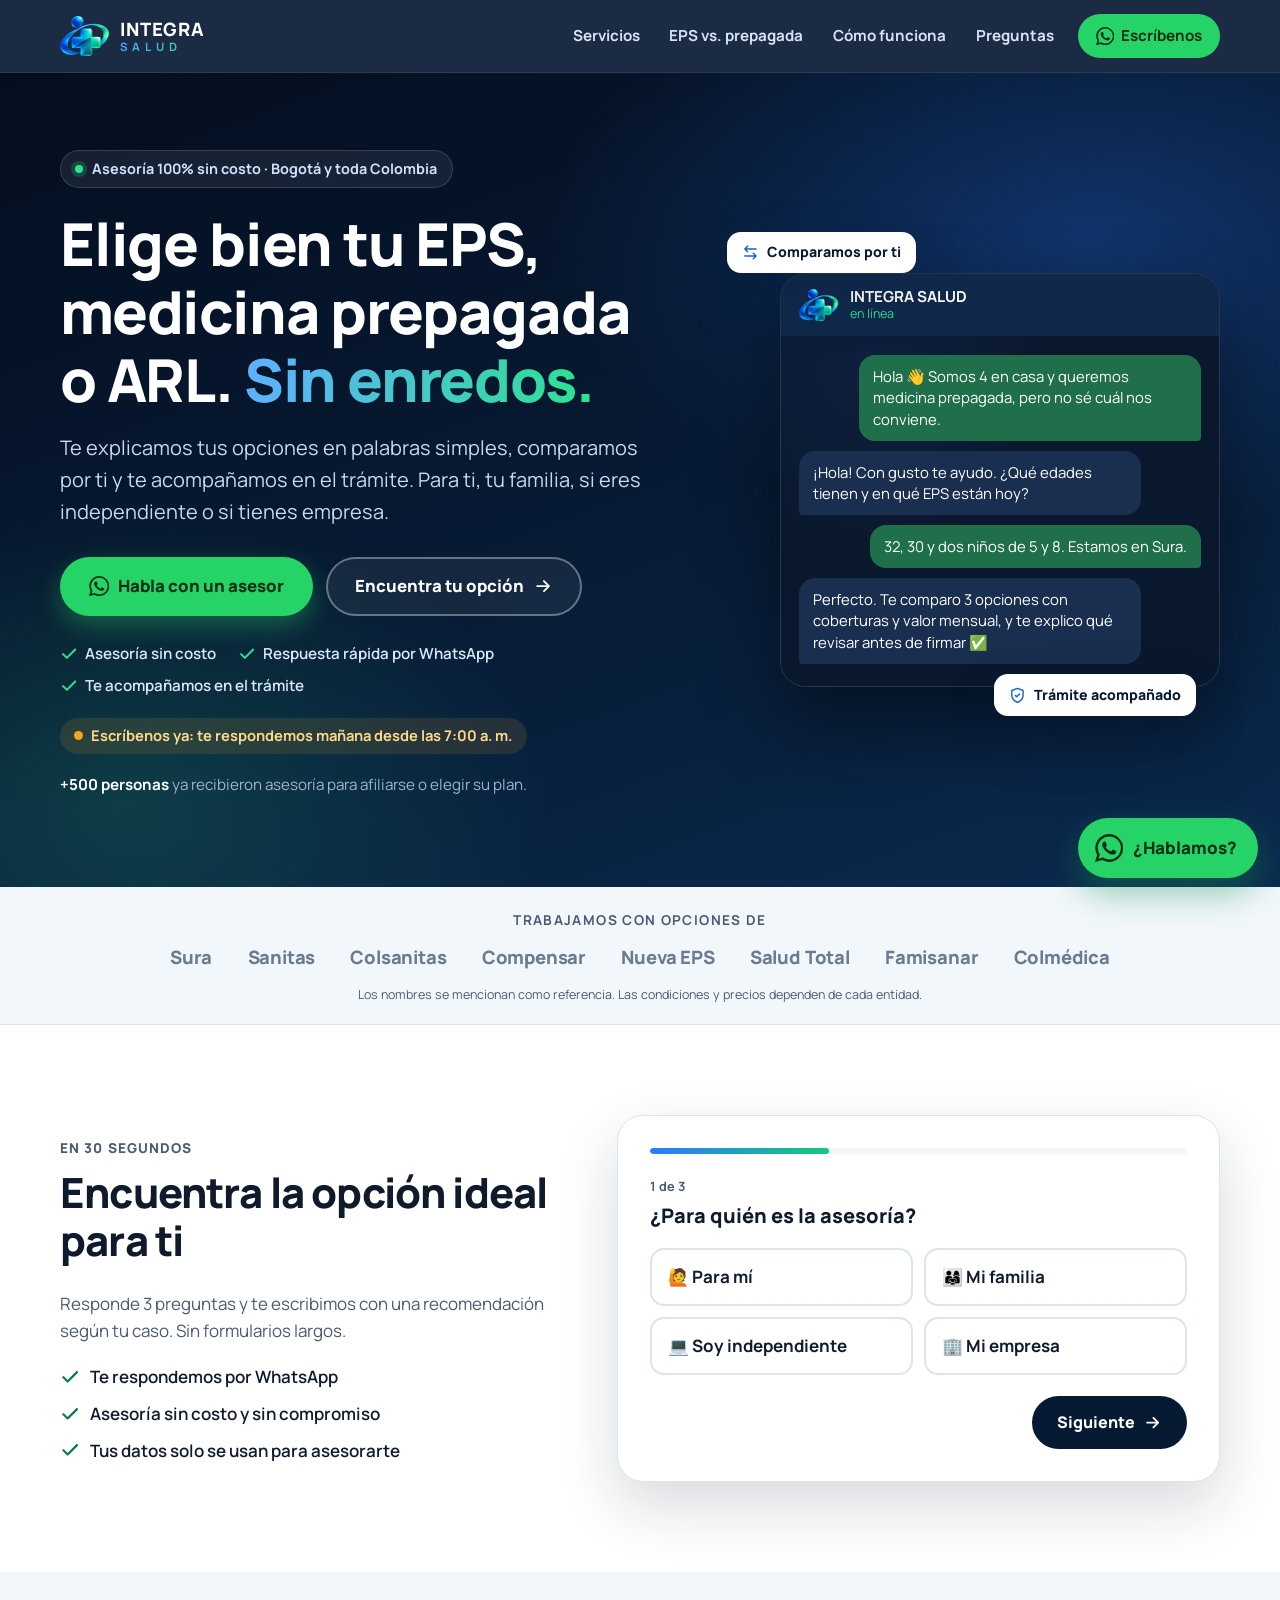
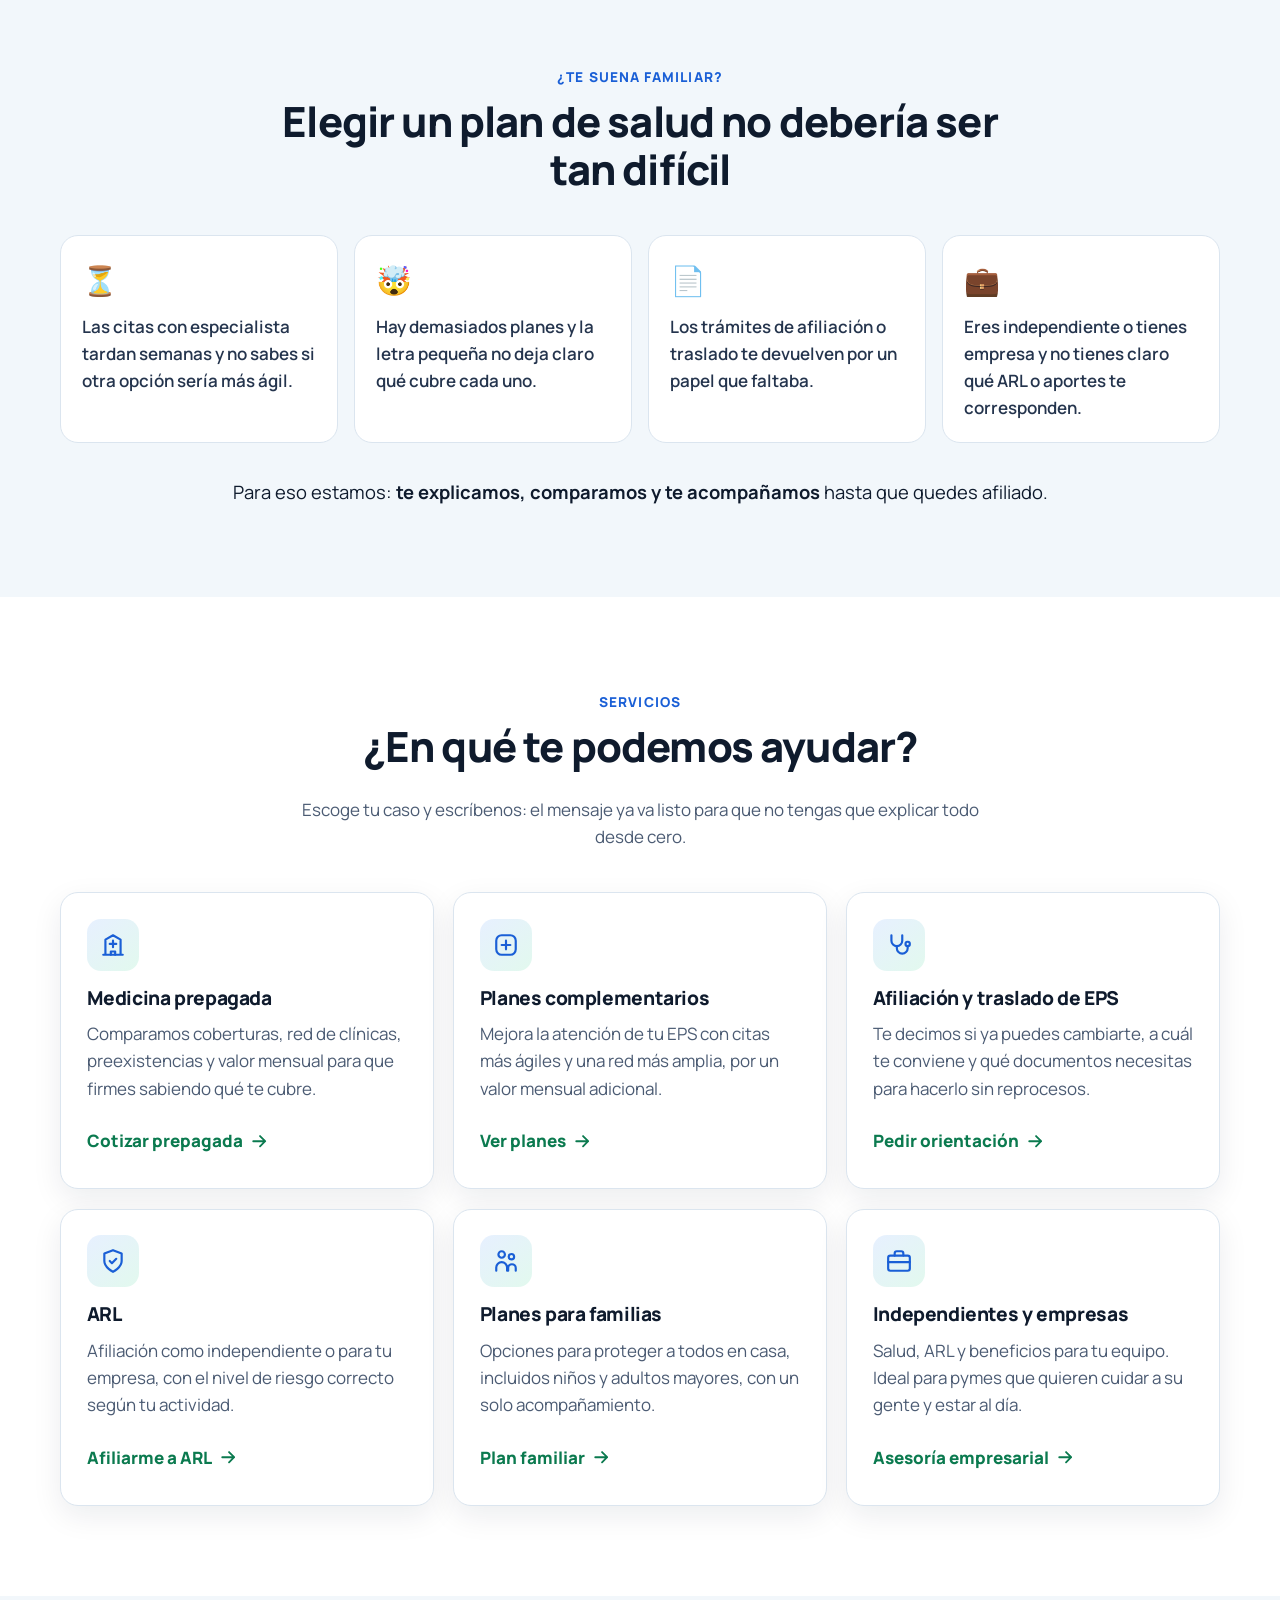
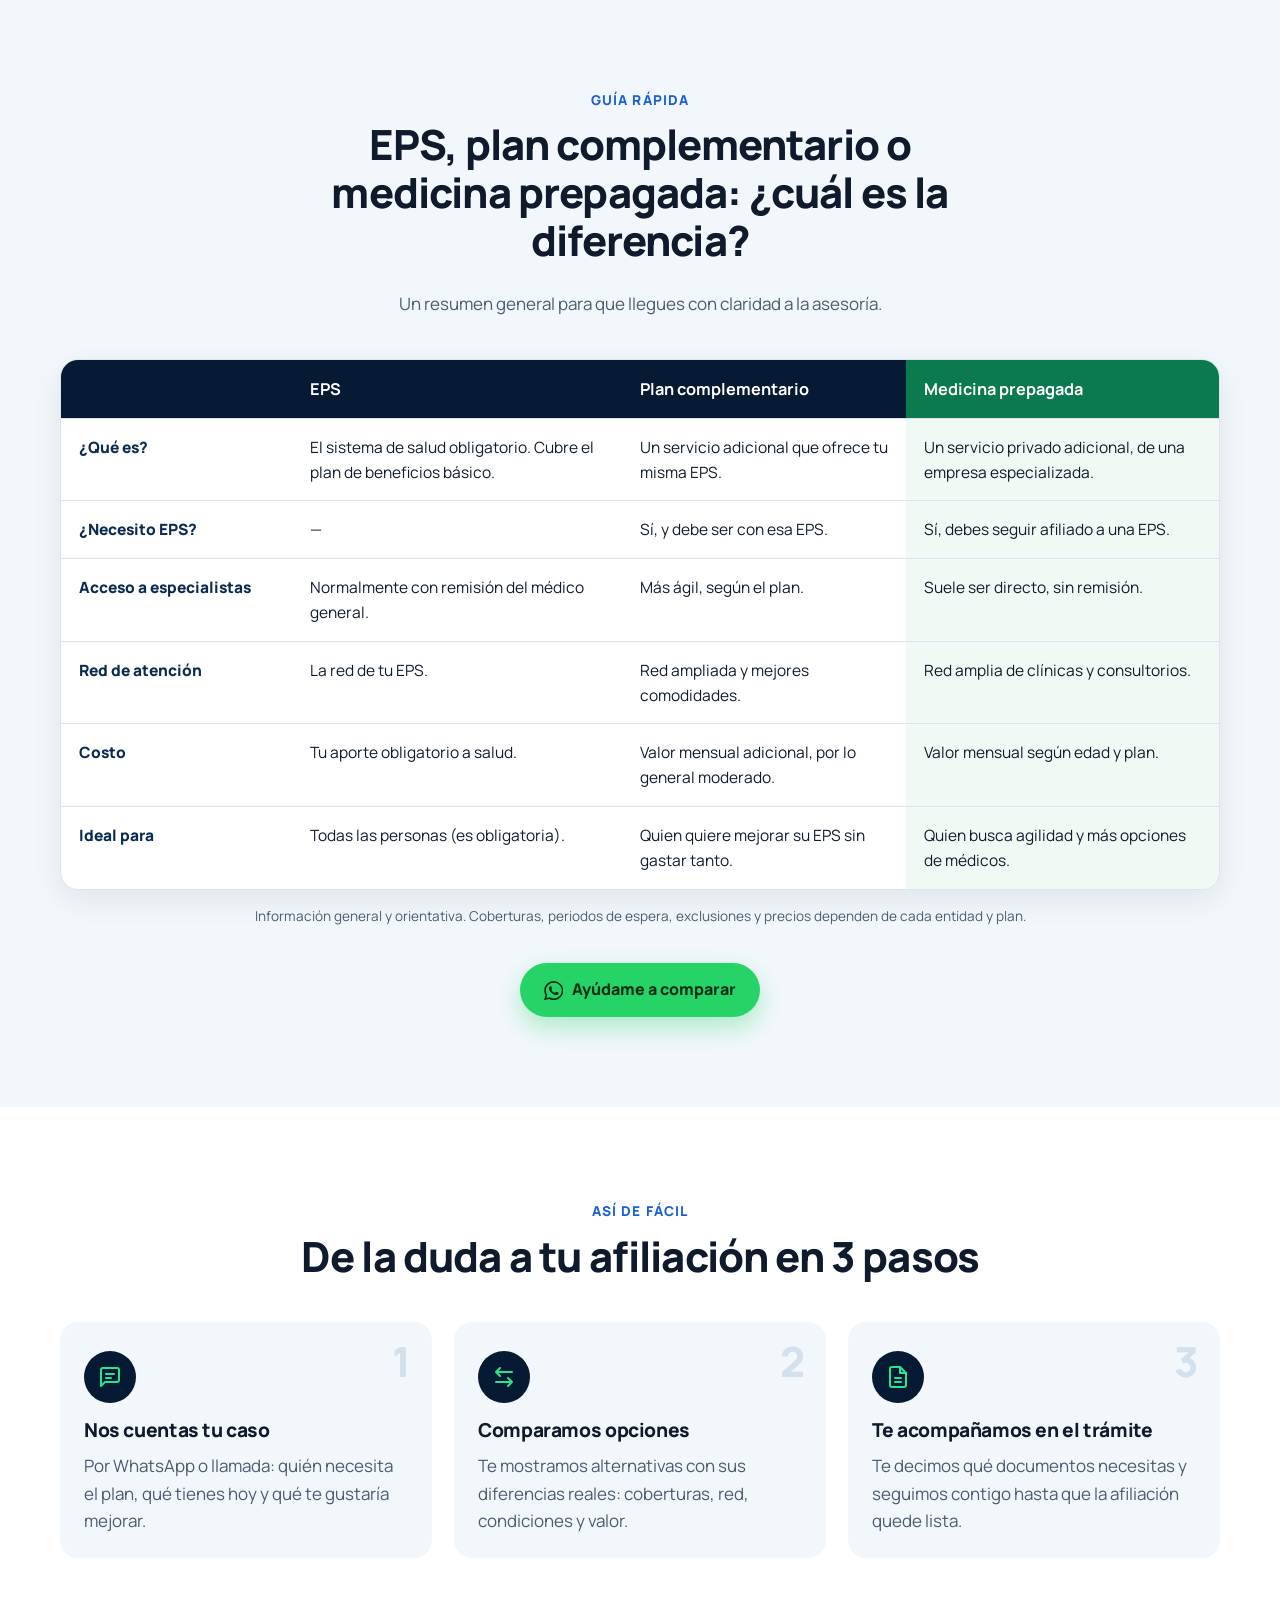
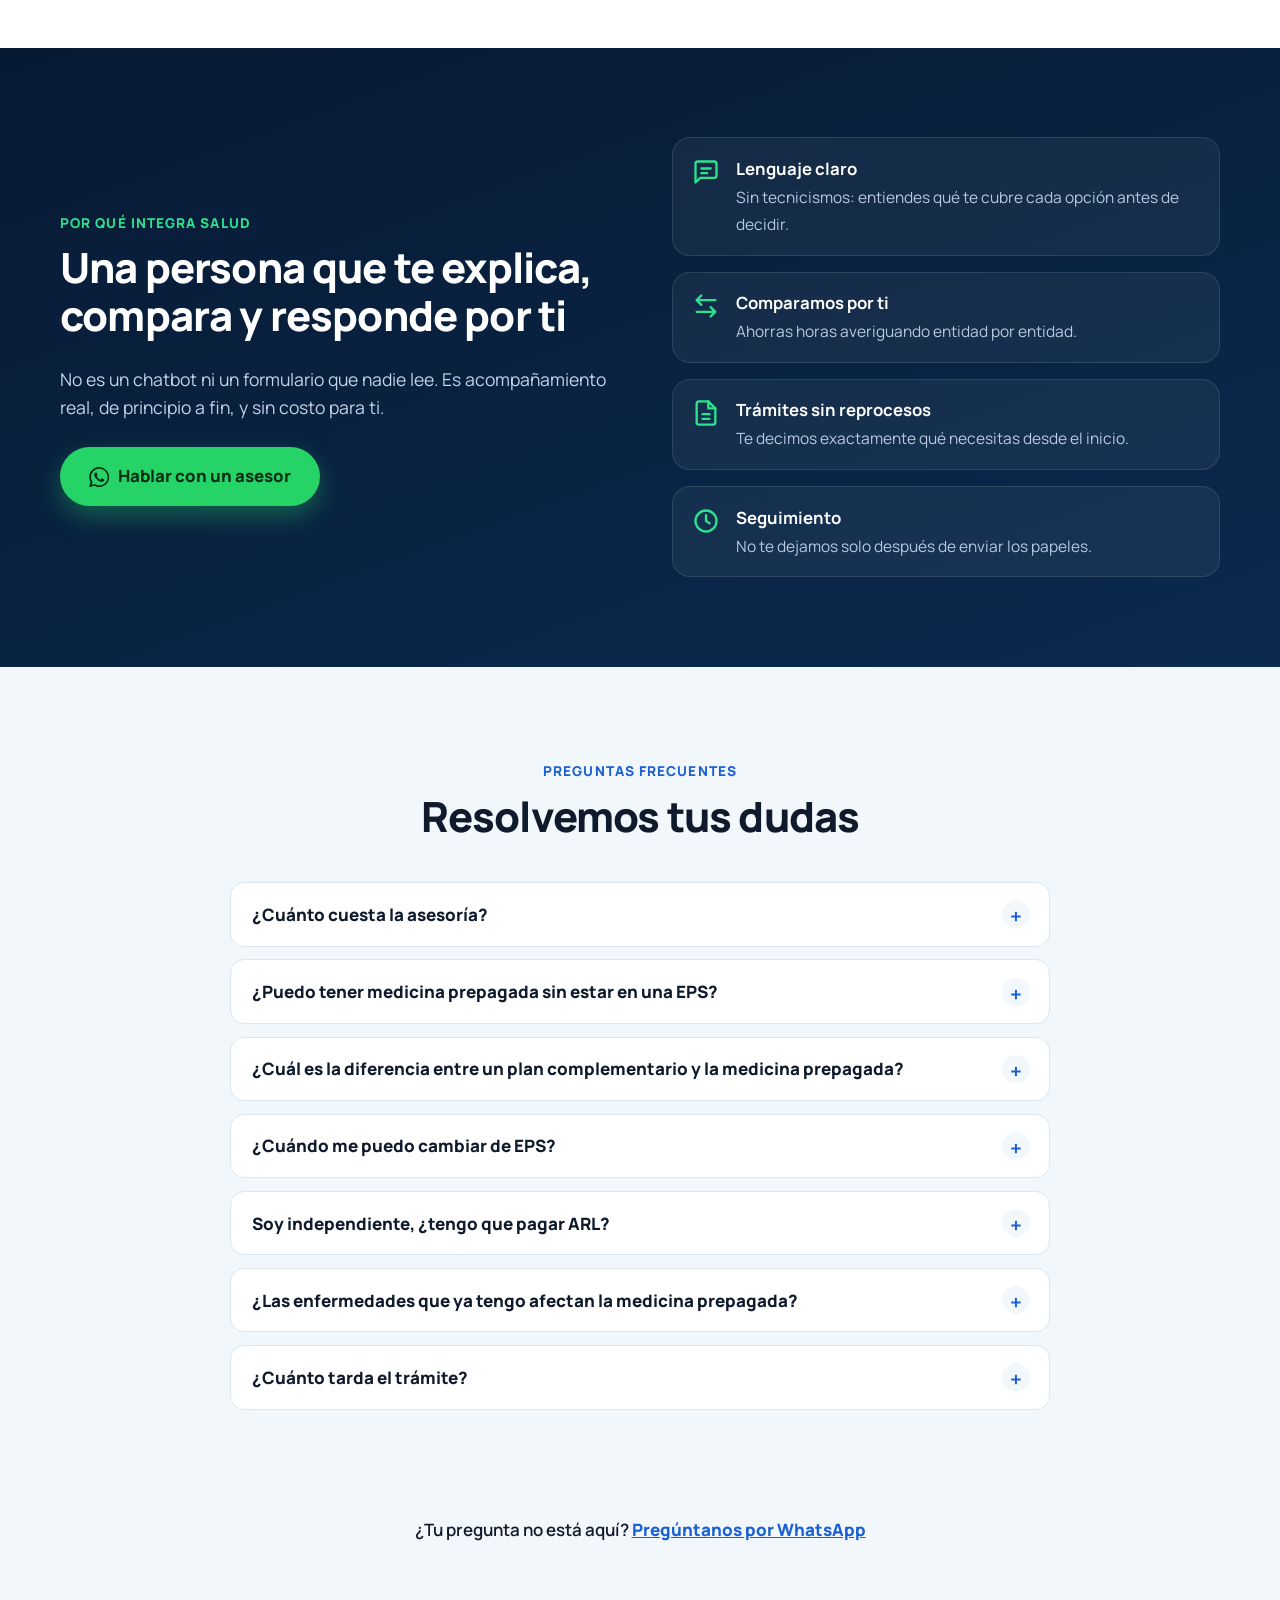
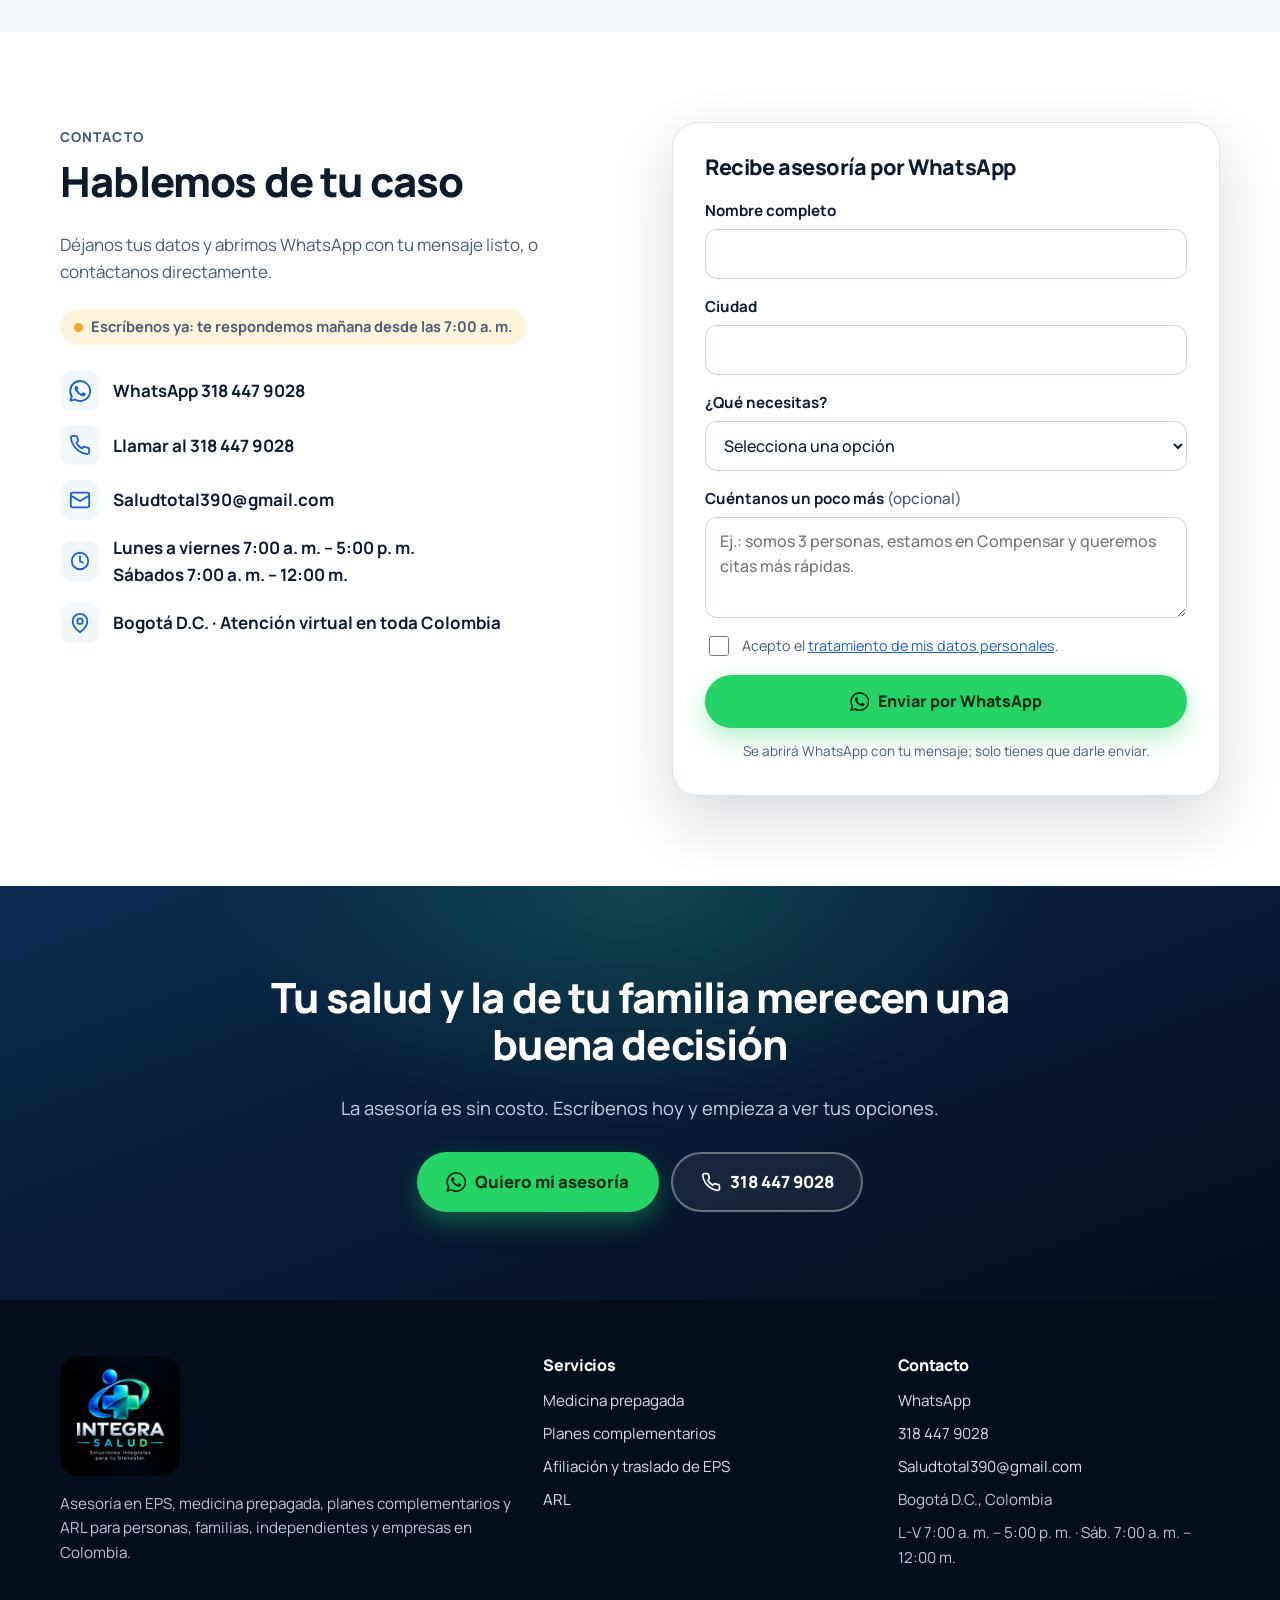
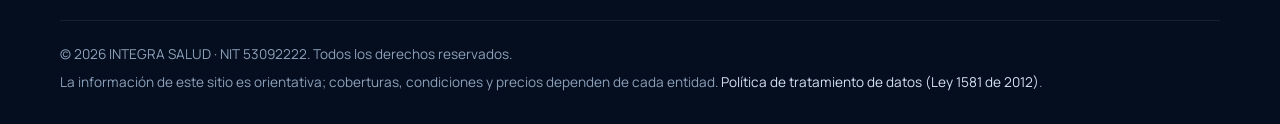
==== commit ffdaf8d2: "feat: asesoría sin costo, horario, NIT y entidades reales - "Asesoría sin costo" visible en héroe, q" ====
--- a/index.html
+++ b/index.html
@@ -6,7 +6,7 @@
     <title>Asesoría en EPS, Medicina Prepagada, ARL y Planes Complementarios | INTEGRA SALUD</title>
     <meta
       name="description"
-      content="Te ayudamos a elegir y tramitar tu EPS, medicina prepagada, plan complementario o ARL en Bogotá y toda Colombia. Asesoría personalizada por WhatsApp para personas, familias, independientes y empresas."
+      content="Asesoría sin costo para elegir y tramitar tu EPS, medicina prepagada, plan complementario o ARL en Bogotá y toda Colombia. Te atendemos por WhatsApp: personas, familias, independientes y empresas."
     />
     <meta name="robots" content="index, follow, max-image-preview:large" />
     <link rel="canonical" href="https://www.integrasalud.co/" />
@@ -18,7 +18,7 @@
     <meta property="og:title" content="INTEGRA SALUD | Elige bien tu salud, sin enredos" />
     <meta
       property="og:description"
-      content="Asesoría en EPS, medicina prepagada, planes complementarios y ARL. Escríbenos por WhatsApp y te orientamos."
+      content="Asesoría sin costo en EPS, medicina prepagada, planes complementarios y ARL. Escríbenos por WhatsApp y te orientamos."
     />
     <meta property="og:url" content="https://www.integrasalud.co/" />
     <meta property="og:image" content="https://www.integrasalud.co/assets/og-image.jpg" />
@@ -59,6 +59,12 @@
             "email": "Saludtotal390@gmail.com",
             "address": { "@type": "PostalAddress", "addressLocality": "Bogotá D.C.", "addressCountry": "CO" },
             "areaServed": { "@type": "Country", "name": "Colombia" },
+            "taxID": "53092222",
+            "priceRange": "Asesoría sin costo",
+            "openingHoursSpecification": [
+              { "@type": "OpeningHoursSpecification", "dayOfWeek": ["Monday", "Tuesday", "Wednesday", "Thursday", "Friday"], "opens": "07:00", "closes": "17:00" },
+              { "@type": "OpeningHoursSpecification", "dayOfWeek": "Saturday", "opens": "07:00", "closes": "12:00" }
+            ],
             "knowsLanguage": "es",
             "hasOfferCatalog": {
               "@type": "OfferCatalog",
@@ -89,7 +95,7 @@
         "@context": "https://schema.org",
         "@type": "FAQPage",
         "mainEntity": [
-          { "@type": "Question", "name": "¿Cuánto cuesta la asesoría?", "acceptedAnswer": { "@type": "Answer", "text": "Escríbenos sin compromiso: te contamos desde el primer mensaje si tu caso tiene algún costo. Primero entendemos qué necesitas y luego te mostramos las opciones." } },
+          { "@type": "Question", "name": "¿Cuánto cuesta la asesoría?", "acceptedAnswer": { "@type": "Answer", "text": "Nada. La asesoría es sin costo para ti: te explicamos, comparamos opciones y te acompañamos en el trámite sin cobrarte por ello. Solo pagas el plan que elijas, directamente a la entidad." } },
           { "@type": "Question", "name": "¿Puedo tener medicina prepagada sin estar en una EPS?", "acceptedAnswer": { "@type": "Answer", "text": "No. En Colombia la medicina prepagada y los planes complementarios son adicionales: debes seguir afiliado a una EPS y al día con tus aportes a salud." } },
           { "@type": "Question", "name": "¿Cuál es la diferencia entre un plan complementario y la medicina prepagada?", "acceptedAnswer": { "@type": "Answer", "text": "El plan complementario lo ofrece tu propia EPS y mejora la comodidad del servicio, como citas más ágiles o una red más amplia. La medicina prepagada la ofrece una empresa especializada y suele dar acceso directo a especialistas y a una red de clínicas más amplia; normalmente cuesta más. Las condiciones exactas dependen de cada entidad." } },
           { "@type": "Question", "name": "¿Cuándo me puedo cambiar de EPS?", "acceptedAnswer": { "@type": "Answer", "text": "Por regla general debes llevar al menos un año en tu EPS actual para trasladarte, aunque hay excepciones. Revisamos tu caso y te decimos si ya puedes hacerlo y cómo." } },
@@ -159,7 +165,7 @@
       <section class="hero" id="inicio" aria-labelledby="hero-title">
         <div class="container hero-grid">
           <div class="hero-copy">
-            <p class="eyebrow"><span class="dot" aria-hidden="true"></span> Asesoría en salud · Bogotá y toda Colombia</p>
+            <p class="eyebrow"><span class="dot" aria-hidden="true"></span> Asesoría 100% sin costo · Bogotá y toda Colombia</p>
             <h1 id="hero-title">Elige bien tu EPS, medicina prepagada o ARL. <span class="accent">Sin enredos.</span></h1>
             <p class="lead">
               Te explicamos tus opciones en palabras simples, comparamos por ti y te acompañamos en el trámite.
@@ -172,10 +178,11 @@
               <a class="btn btn-ghost btn-lg" href="#encuentra" data-track="quiz_hero">Encuentra tu opción <svg class="icon" aria-hidden="true"><use href="#i-arrow" /></svg></a>
             </div>
             <ul class="hero-points">
-              <li><svg class="icon" aria-hidden="true"><use href="#i-check" /></svg> Sin compromiso</li>
+              <li><svg class="icon" aria-hidden="true"><use href="#i-check" /></svg> Asesoría sin costo</li>
               <li><svg class="icon" aria-hidden="true"><use href="#i-check" /></svg> Respuesta rápida por WhatsApp</li>
               <li><svg class="icon" aria-hidden="true"><use href="#i-check" /></svg> Te acompañamos en el trámite</li>
             </ul>
+            <p class="open-status open-status-dark" data-open-status hidden></p>
             <p class="hero-proof"><strong>+500 personas</strong> ya recibieron asesoría para afiliarse o elegir su plan.</p>
           </div>
 
@@ -204,13 +211,16 @@
       <!-- ============ ENTIDADES ============ -->
       <section class="entities" aria-labelledby="entidades-title">
         <div class="container">
-          <h2 id="entidades-title" class="entities-title">Te orientamos sobre opciones de entidades como</h2>
+          <h2 id="entidades-title" class="entities-title">Trabajamos con opciones de</h2>
           <ul class="entities-list">
+            <li>Sura</li>
+            <li>Sanitas</li>
+            <li>Colsanitas</li>
+            <li>Compensar</li>
+            <li>Nueva EPS</li>
+            <li>Salud Total</li>
+            <li>Famisanar</li>
             <li>Colmédica</li>
-            <li>Allianz</li>
-            <li>Sura</li>
-            <li>Salud Total</li>
-            <li>Compensar</li>
           </ul>
           <p class="fine">Los nombres se mencionan como referencia. Las condiciones y precios dependen de cada entidad.</p>
         </div>
@@ -225,7 +235,7 @@
             <p>Responde 3 preguntas y te escribimos con una recomendación según tu caso. Sin formularios largos.</p>
             <ul class="check-list">
               <li><svg class="icon" aria-hidden="true"><use href="#i-check" /></svg> Te respondemos por WhatsApp</li>
-              <li><svg class="icon" aria-hidden="true"><use href="#i-check" /></svg> Sin compromiso de compra</li>
+              <li><svg class="icon" aria-hidden="true"><use href="#i-check" /></svg> Asesoría sin costo y sin compromiso</li>
               <li><svg class="icon" aria-hidden="true"><use href="#i-check" /></svg> Tus datos solo se usan para asesorarte</li>
             </ul>
           </div>
@@ -450,7 +460,7 @@
           <div>
             <p class="kicker kicker-light">Por qué INTEGRA SALUD</p>
             <h2 id="porque-title">Una persona que te explica, compara y responde por ti</h2>
-            <p class="why-lead">No es un chatbot ni un formulario que nadie lee. Es acompañamiento real, de principio a fin.</p>
+            <p class="why-lead">No es un chatbot ni un formulario que nadie lee. Es acompañamiento real, de principio a fin, y sin costo para ti.</p>
             <a class="btn btn-wa btn-lg" href="https://wa.me/573184479028" data-wa="Hola, quiero asesoría en salud con INTEGRA SALUD." data-track="wa_why" target="_blank" rel="noopener">
               <svg class="icon" aria-hidden="true"><use href="#i-wa" /></svg> Hablar con un asesor
             </a>
@@ -495,7 +505,7 @@
           <div class="faq">
             <details>
               <summary>¿Cuánto cuesta la asesoría?</summary>
-              <p>Escríbenos sin compromiso: te contamos desde el primer mensaje si tu caso tiene algún costo. Primero entendemos qué necesitas y luego te mostramos las opciones.</p>
+              <p><strong>Nada.</strong> La asesoría es sin costo para ti: te explicamos, comparamos opciones y te acompañamos en el trámite sin cobrarte por ello. Solo pagas el plan que elijas, directamente a la entidad.</p>
             </details>
             <details>
               <summary>¿Puedo tener medicina prepagada sin estar en una EPS?</summary>
@@ -537,10 +547,12 @@
             <p class="kicker">Contacto</p>
             <h2 id="contacto-title">Hablemos de tu caso</h2>
             <p>Déjanos tus datos y abrimos WhatsApp con tu mensaje listo, o contáctanos directamente.</p>
+            <p class="open-status" data-open-status hidden></p>
             <ul class="contact-list">
               <li><svg class="icon" aria-hidden="true"><use href="#i-wa" /></svg><a href="https://wa.me/573184479028" data-wa="Hola, quiero asesoría en salud con INTEGRA SALUD." data-track="wa_contact" target="_blank" rel="noopener">WhatsApp 318 447 9028</a></li>
               <li><svg class="icon" aria-hidden="true"><use href="#i-phone" /></svg><a href="tel:+573184479028" data-track="call_contact">Llamar al 318 447 9028</a></li>
               <li><svg class="icon" aria-hidden="true"><use href="#i-mail" /></svg><a href="mailto:Saludtotal390@gmail.com">Saludtotal390@gmail.com</a></li>
+              <li><svg class="icon" aria-hidden="true"><use href="#i-clock" /></svg><span>Lunes a viernes 7:00 a. m. – 5:00 p. m.<br />Sábados 7:00 a. m. – 12:00 m.</span></li>
               <li><svg class="icon" aria-hidden="true"><use href="#i-pin" /></svg><span>Bogotá D.C. · Atención virtual en toda Colombia</span></li>
             </ul>
           </div>
@@ -589,7 +601,7 @@
       <section class="final-cta" aria-labelledby="cta-title">
         <div class="container final-inner">
           <h2 id="cta-title">Tu salud y la de tu familia merecen una buena decisión</h2>
-          <p>Escríbenos hoy y en pocos minutos empiezas a ver tus opciones.</p>
+          <p>La asesoría es sin costo. Escríbenos hoy y empieza a ver tus opciones.</p>
           <div class="hero-actions center">
             <a class="btn btn-wa btn-lg" href="https://wa.me/573184479028" data-wa="Hola, quiero asesoría en salud con INTEGRA SALUD." data-track="wa_final" target="_blank" rel="noopener">
               <svg class="icon" aria-hidden="true"><use href="#i-wa" /></svg> Quiero mi asesoría
@@ -627,11 +639,12 @@
             <li><a href="tel:+573184479028" data-track="call_footer">318 447 9028</a></li>
             <li><a href="mailto:Saludtotal390@gmail.com">Saludtotal390@gmail.com</a></li>
             <li>Bogotá D.C., Colombia</li>
+            <li>L-V 7:00 a. m. – 5:00 p. m. · Sáb. 7:00 a. m. – 12:00 m.</li>
           </ul>
         </div>
       </div>
       <div class="container legal">
-        <p>© <span id="year">2026</span> INTEGRA SALUD. Todos los derechos reservados.</p>
+        <p>© <span id="year">2026</span> INTEGRA SALUD · NIT 53092222. Todos los derechos reservados.</p>
         <p>
           La información de este sitio es orientativa; coberturas, condiciones y precios dependen de cada entidad.
           <a href="politica-de-privacidad.html">Política de tratamiento de datos (Ley 1581 de 2012)</a>.
--- a/css/styles.css
+++ b/css/styles.css
@@ -849,6 +849,50 @@
   margin-left: auto;
 }
 
+/* ---------- Estado de atención ---------- */
+.open-status {
+  display: inline-flex;
+  align-items: center;
+  gap: 0.5rem;
+  font-size: 0.92rem;
+  font-weight: 700;
+  color: #7a4a00;
+  background: #fff4dc;
+  border-radius: 999px;
+  padding: 0.4rem 0.9rem;
+  margin: 0.4rem 0 0;
+}
+
+.open-status::before {
+  content: "";
+  width: 9px;
+  height: 9px;
+  border-radius: 50%;
+  background: #f5a524;
+  flex: none;
+}
+
+.open-status.is-open {
+  color: var(--mint-700);
+  background: #e3f8ee;
+}
+
+.open-status.is-open::before {
+  background: var(--wa);
+  box-shadow: 0 0 0 4px rgba(37, 211, 102, 0.2);
+}
+
+.open-status-dark {
+  margin-top: 1.2rem;
+  color: #ffd98a;
+  background: rgba(245, 165, 36, 0.12);
+}
+
+.open-status-dark.is-open {
+  color: #8ff0bd;
+  background: rgba(43, 227, 143, 0.12);
+}
+
 /* ---------- Dolores ---------- */
 .pains {
   display: grid;
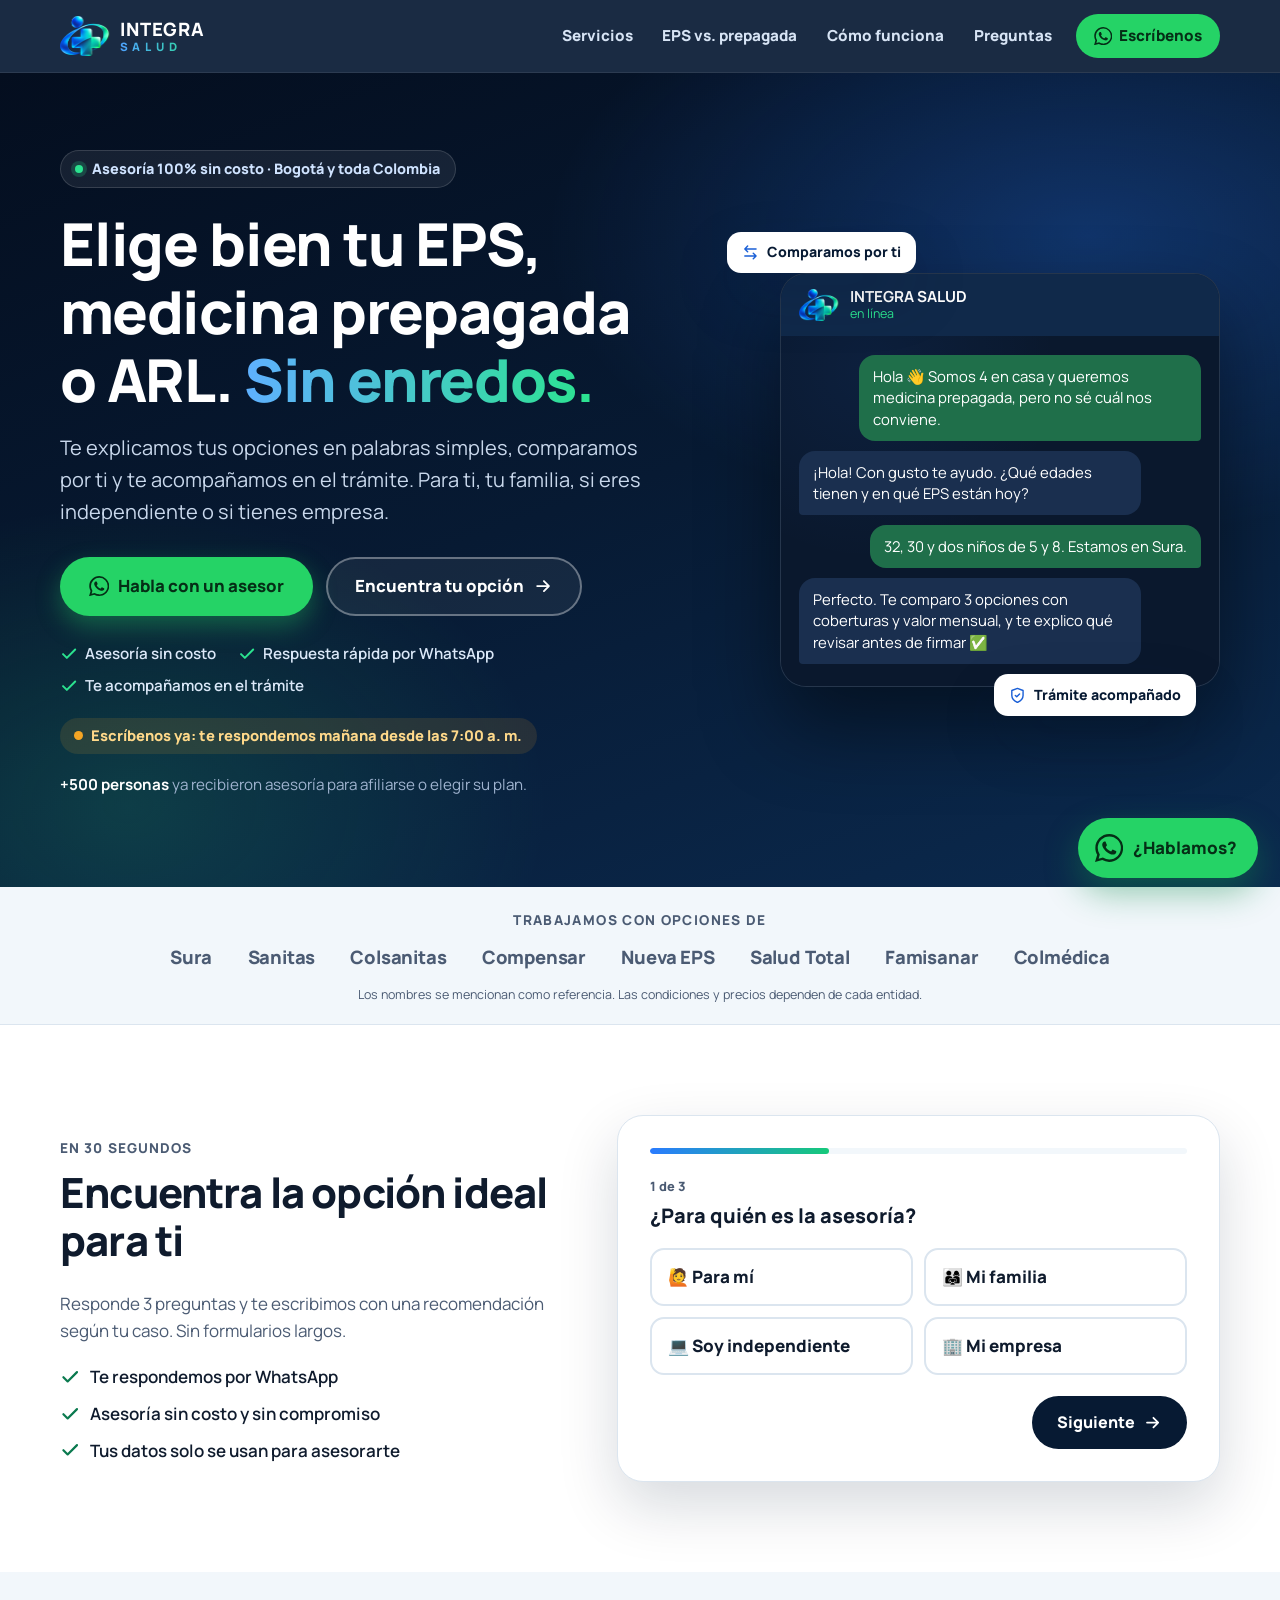
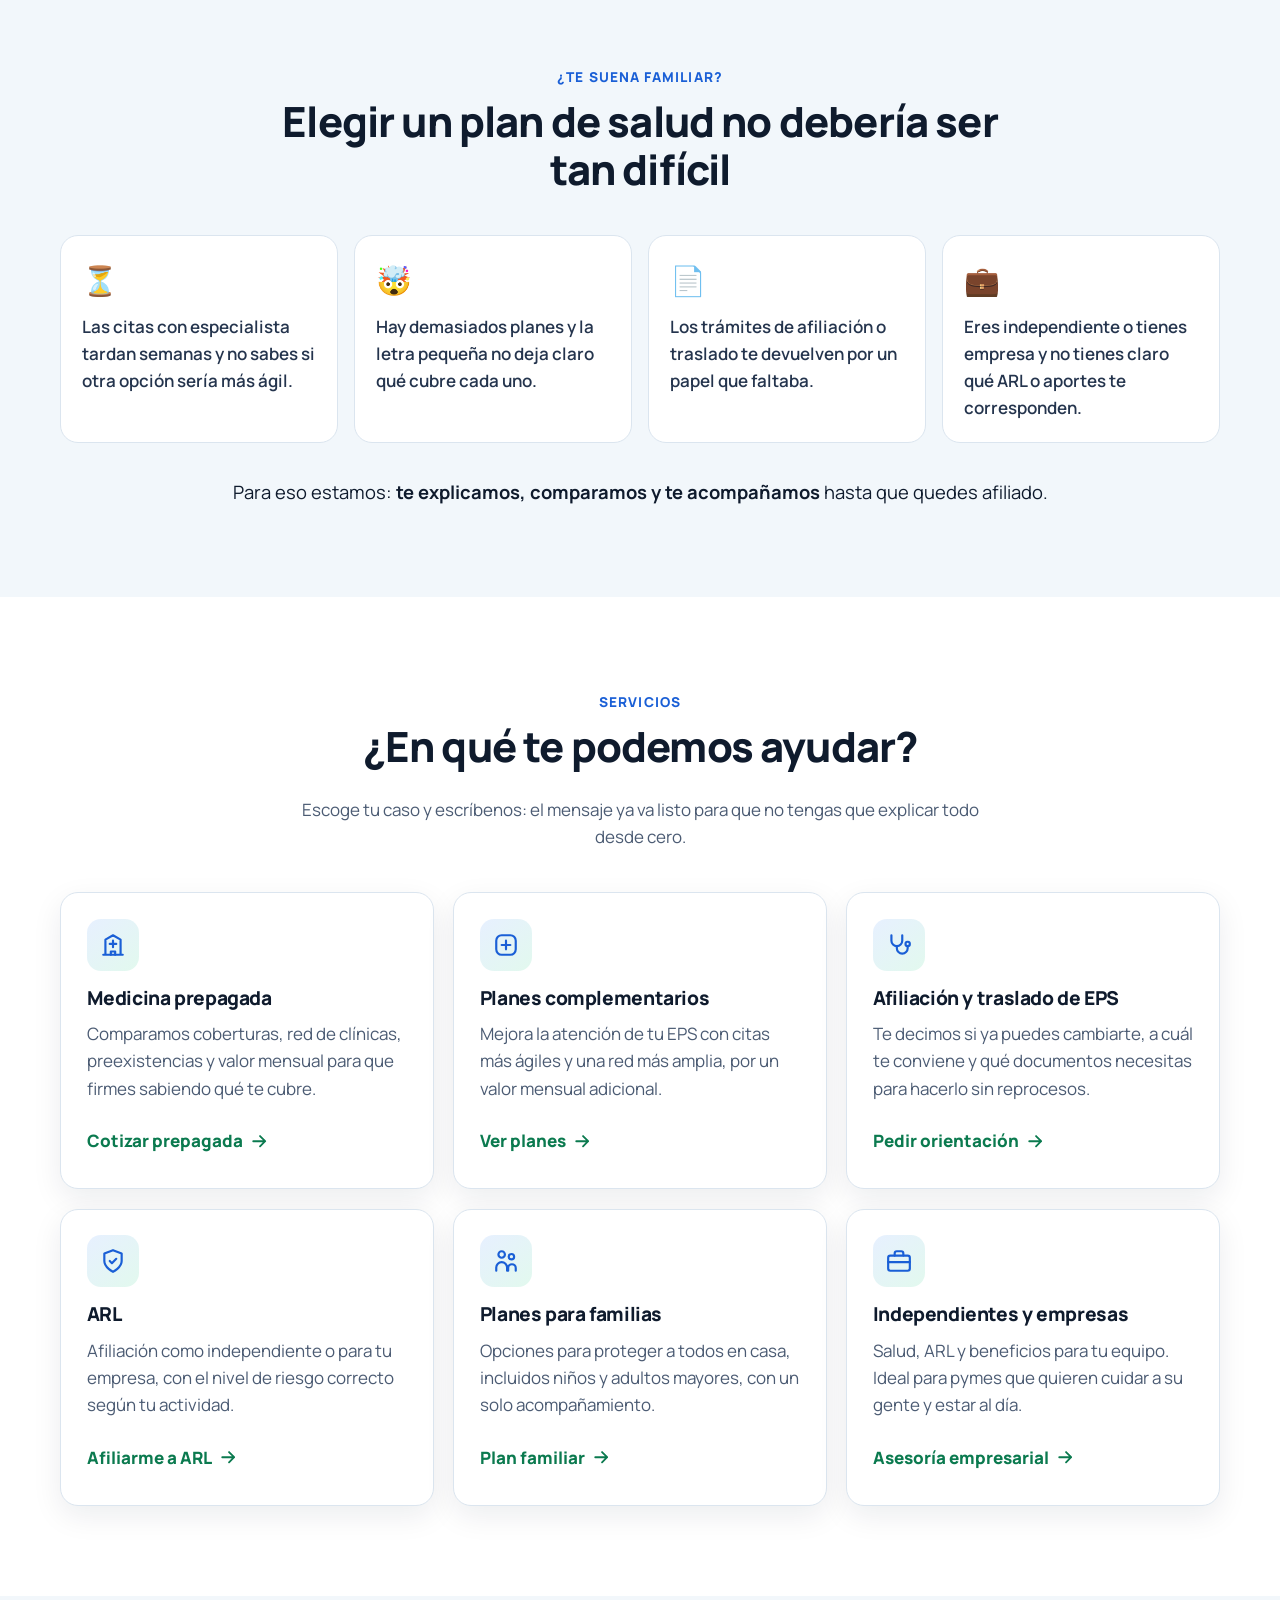
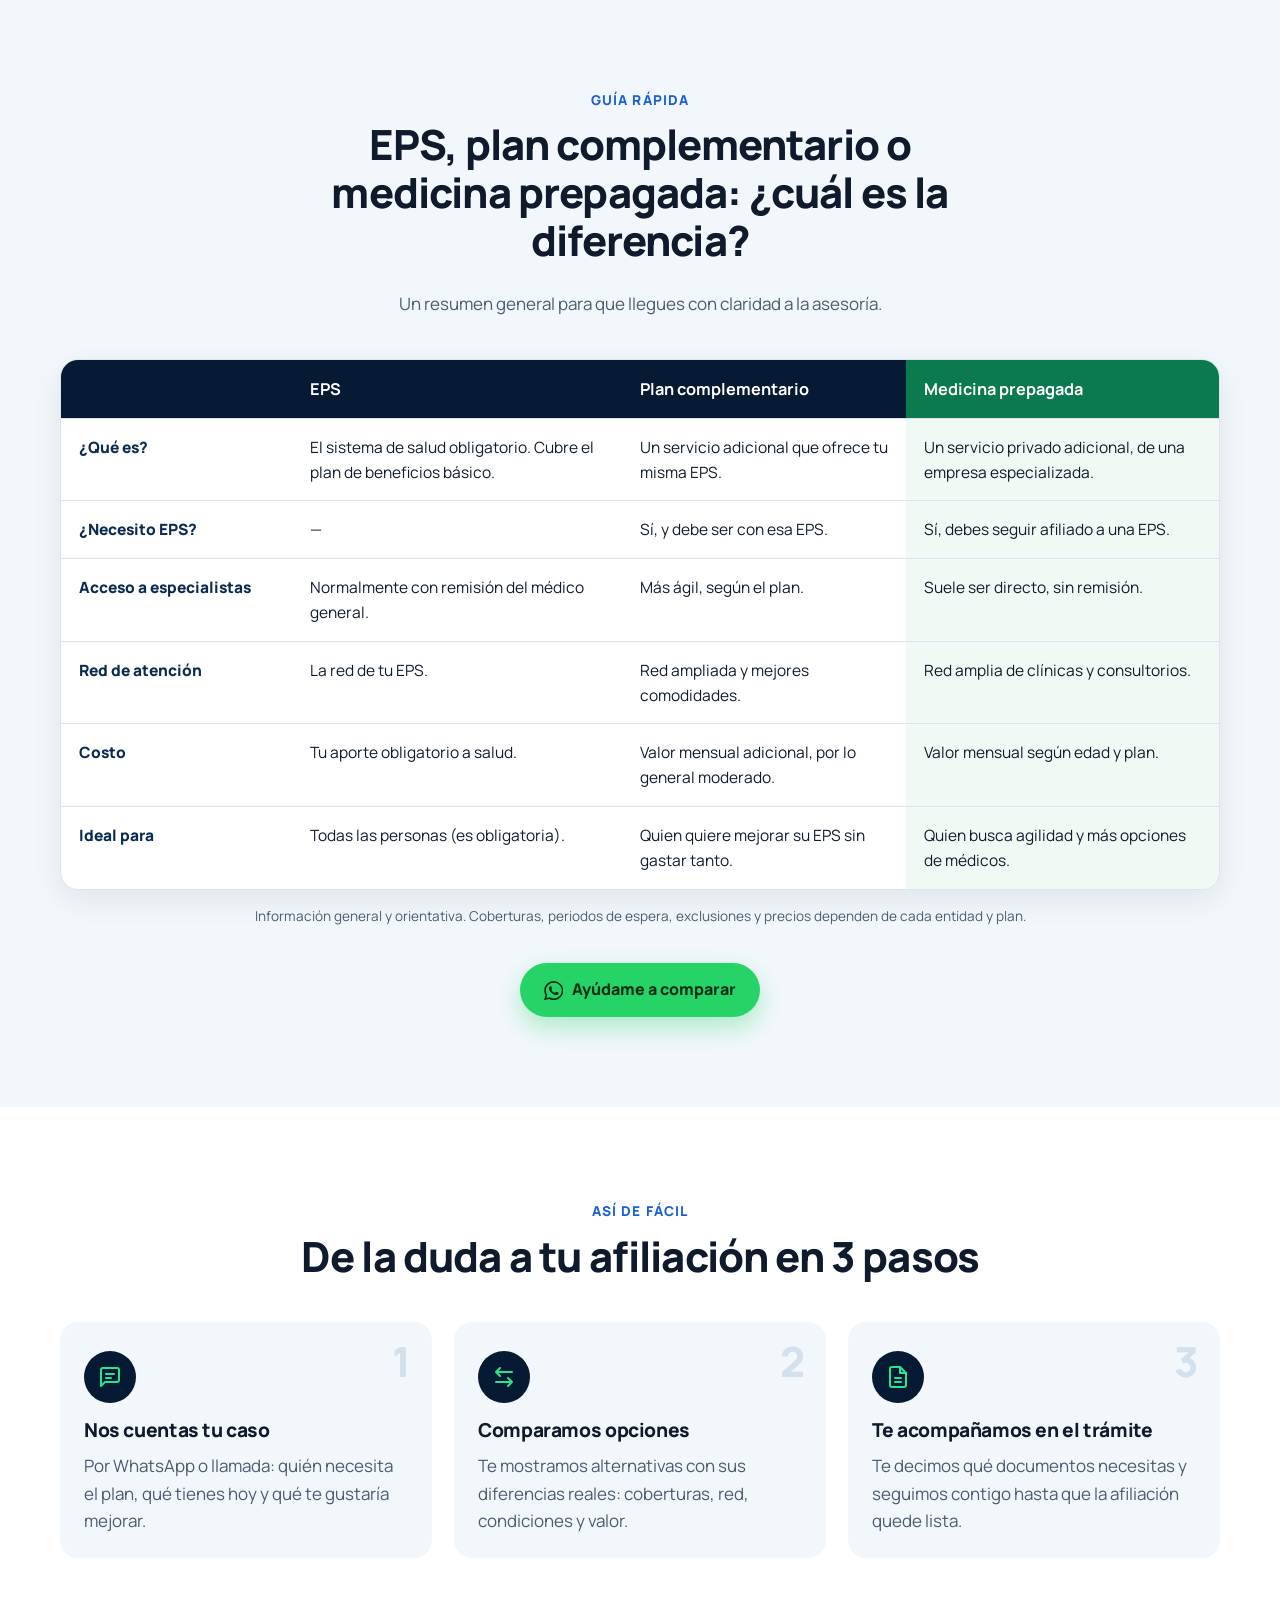
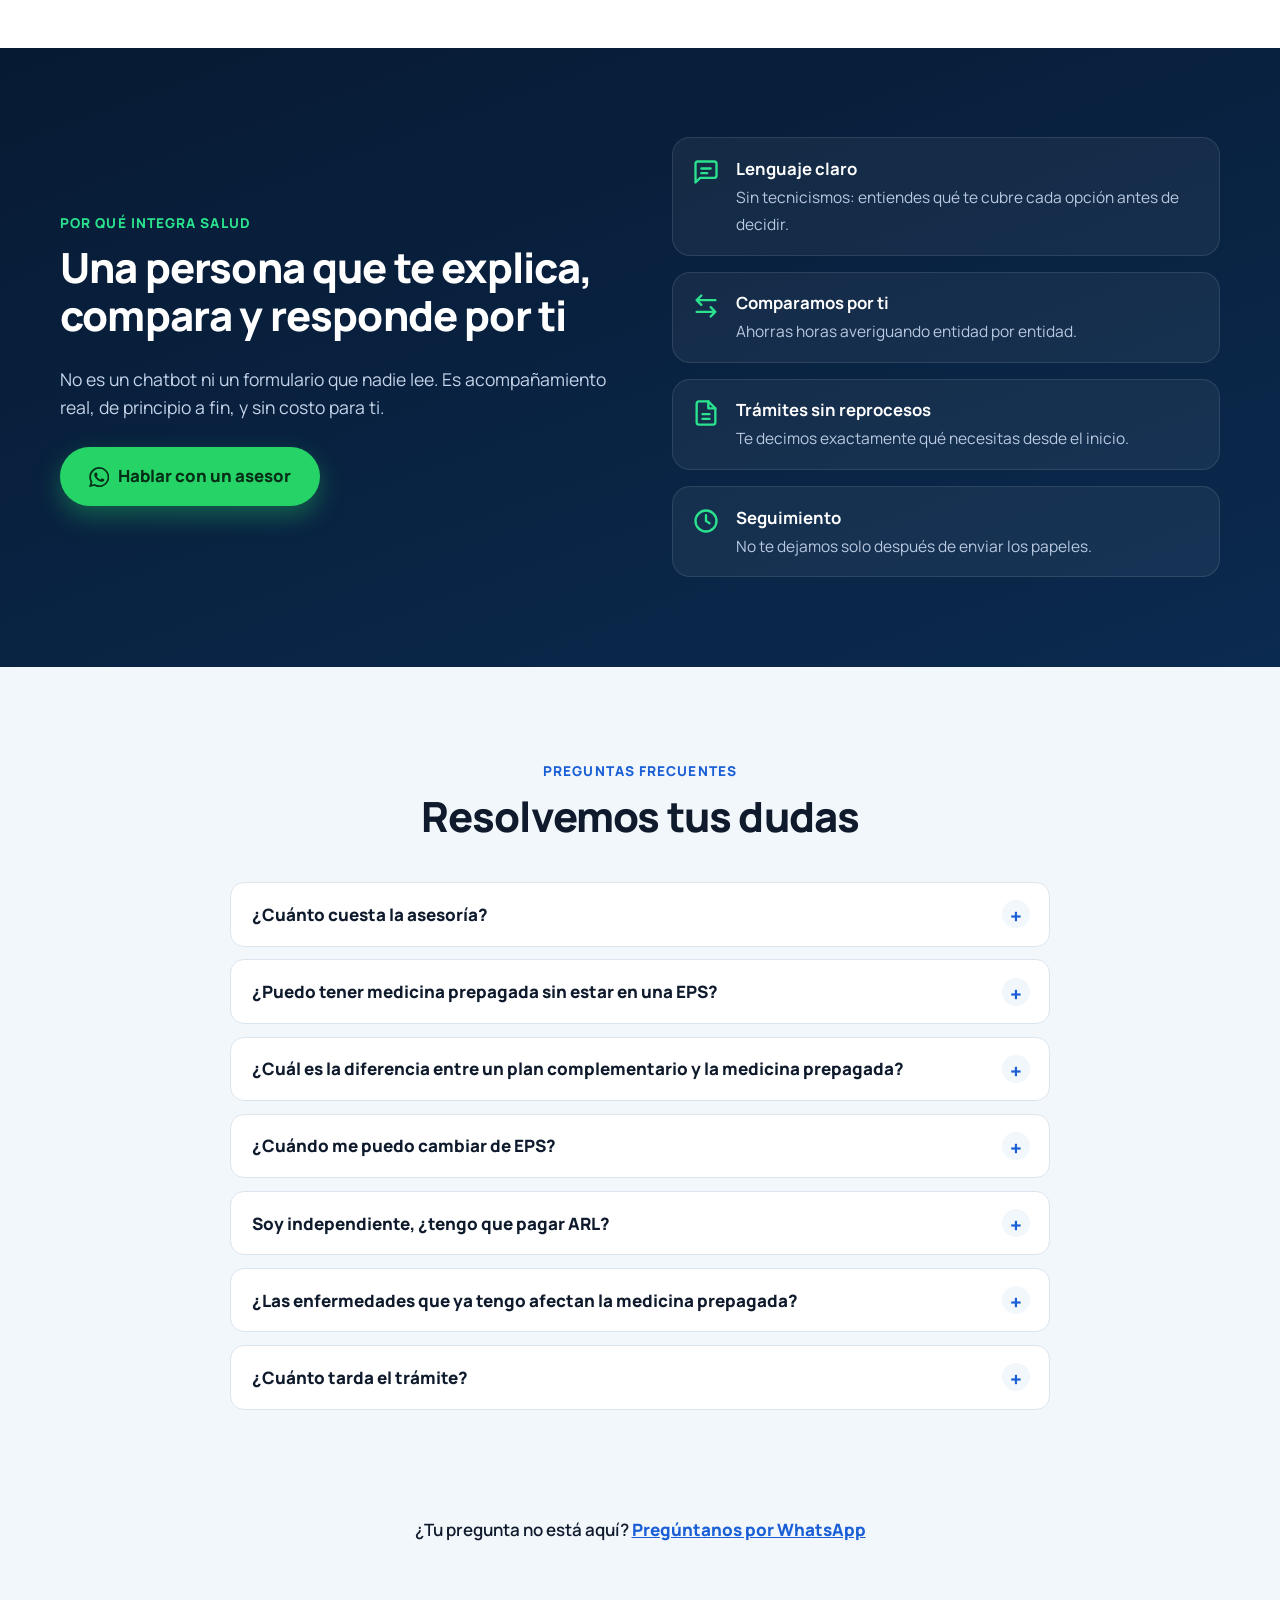
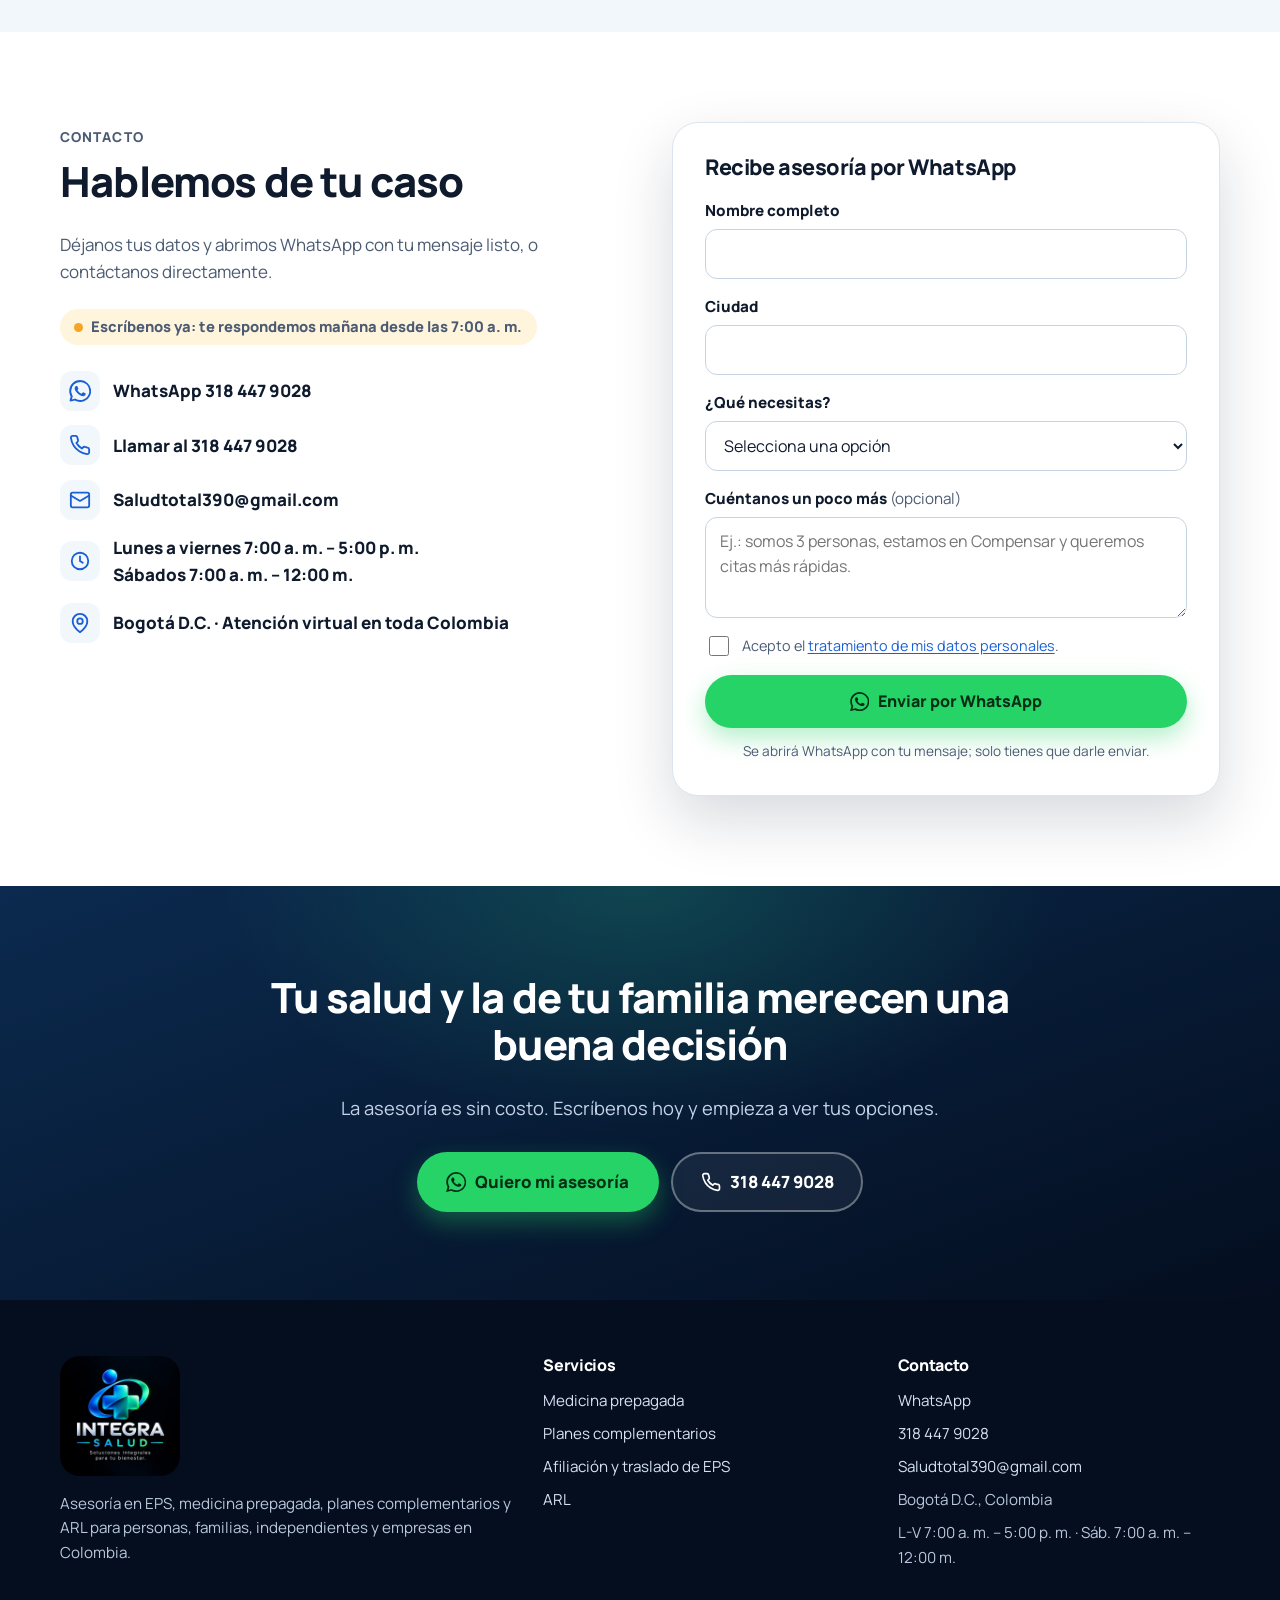
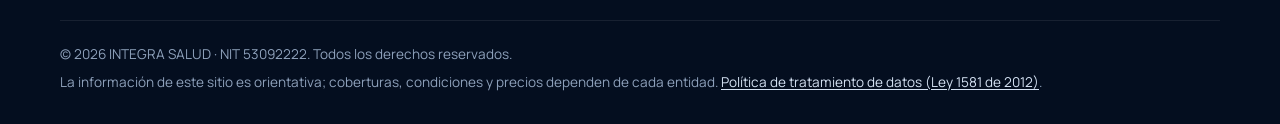
==== commit ca6635e5: "perf: carga más rápida en celular y accesibilidad 100 - La fuente de Google carga sin bloquear la pr" ====
--- a/index.html
+++ b/index.html
@@ -35,10 +35,21 @@
 
     <link rel="preconnect" href="https://fonts.googleapis.com" />
     <link rel="preconnect" href="https://fonts.gstatic.com" crossorigin />
+    <!-- La fuente carga sin bloquear la primera pintura (mientras tanto se usa la del sistema) -->
+    <link
+      rel="preload"
+      as="style"
+      href="https://fonts.googleapis.com/css2?family=Manrope:wght@400;600;800&display=swap"
+    />
     <link
       rel="stylesheet"
-      href="https://fonts.googleapis.com/css2?family=Manrope:wght@400;500;600;700;800&display=swap"
+      href="https://fonts.googleapis.com/css2?family=Manrope:wght@400;600;800&display=swap"
+      media="print"
+      onload="this.media='all'"
     />
+    <noscript>
+      <link rel="stylesheet" href="https://fonts.googleapis.com/css2?family=Manrope:wght@400;600;800&display=swap" />
+    </noscript>
     <link rel="stylesheet" href="css/styles.css" />
     <link rel="preload" as="image" href="assets/logo-mark.webp" type="image/webp" />
 
--- a/css/styles.css
+++ b/css/styles.css
@@ -273,7 +273,7 @@
 .brand-text span {
   font-size: 0.72rem;
   letter-spacing: 0.42em;
-  font-weight: 700;
+  font-weight: 800;
   background: linear-gradient(90deg, #4ea3ff, var(--mint-400));
   -webkit-background-clip: text;
   background-clip: text;
@@ -290,7 +290,7 @@
 .main-nav a {
   color: #d7e4f5;
   text-decoration: none;
-  font-weight: 700;
+  font-weight: 800;
   font-size: 0.95rem;
   padding: 0.55rem 0.8rem;
   border-radius: 999px;
@@ -373,7 +373,7 @@
   align-items: center;
   gap: 0.55rem;
   font-size: 0.9rem;
-  font-weight: 700;
+  font-weight: 800;
   color: #cfe3ff;
   background: rgba(255, 255, 255, 0.07);
   border: 1px solid rgba(255, 255, 255, 0.14);
@@ -566,7 +566,7 @@
 
 .entities-title {
   font-size: 0.85rem;
-  font-weight: 700;
+  font-weight: 800;
   text-transform: uppercase;
   letter-spacing: 0.1em;
   color: var(--muted);
@@ -586,7 +586,7 @@
 .entities-list li {
   font-size: 1.15rem;
   font-weight: 800;
-  color: #6a7b93;
+  color: var(--muted);
   letter-spacing: -0.01em;
 }
 
@@ -717,7 +717,7 @@
 .step-num {
   display: block;
   font-size: 0.8rem;
-  font-weight: 700;
+  font-weight: 800;
   color: var(--muted);
   margin-bottom: 0.2rem;
 }
@@ -750,7 +750,7 @@
   padding: 0.75rem 1rem;
   border: 2px solid var(--line);
   border-radius: 14px;
-  font-weight: 700;
+  font-weight: 800;
   background: #fff;
   transition: border-color 150ms ease, background-color 150ms ease;
 }
@@ -773,12 +773,12 @@
   display: grid;
   gap: 0.35rem;
   margin-bottom: 1rem;
-  font-weight: 700;
+  font-weight: 800;
   font-size: 0.95rem;
 }
 
 .field em {
-  font-weight: 500;
+  font-weight: 400;
   color: var(--muted);
   font-style: normal;
 }
@@ -787,7 +787,7 @@
 .field select,
 .field textarea {
   font: inherit;
-  font-weight: 500;
+  font-weight: 400;
   font-size: 1rem;
   min-height: 50px;
   padding: 0.7rem 0.9rem;
@@ -820,6 +820,11 @@
   cursor: pointer;
 }
 
+.consent a {
+  text-decoration: underline;
+  text-underline-offset: 2px;
+}
+
 .consent input {
   width: 20px;
   height: 20px;
@@ -855,7 +860,7 @@
   align-items: center;
   gap: 0.5rem;
   font-size: 0.92rem;
-  font-weight: 700;
+  font-weight: 800;
   color: #7a4a00;
   background: #fff4dc;
   border-radius: 999px;
@@ -984,7 +989,7 @@
 .table-hint {
   display: none;
   font-size: 0.85rem;
-  font-weight: 700;
+  font-weight: 800;
   color: var(--muted);
   text-align: right;
   margin: 0 0 0.5rem;
@@ -1212,7 +1217,7 @@
   background: var(--bg-soft);
   color: var(--blue-600);
   font-size: 1.3rem;
-  font-weight: 700;
+  font-weight: 800;
   transition: transform 200ms ease;
 }
 
@@ -1259,7 +1264,7 @@
   display: flex;
   align-items: center;
   gap: 0.8rem;
-  font-weight: 700;
+  font-weight: 800;
 }
 
 .contact-list .icon {
@@ -1372,6 +1377,11 @@
 
 .legal p {
   margin: 0 0 0.4rem;
+}
+
+.legal a {
+  text-decoration: underline;
+  text-underline-offset: 2px;
 }
 
 /* ---------- WhatsApp flotante y barra móvil ---------- */
